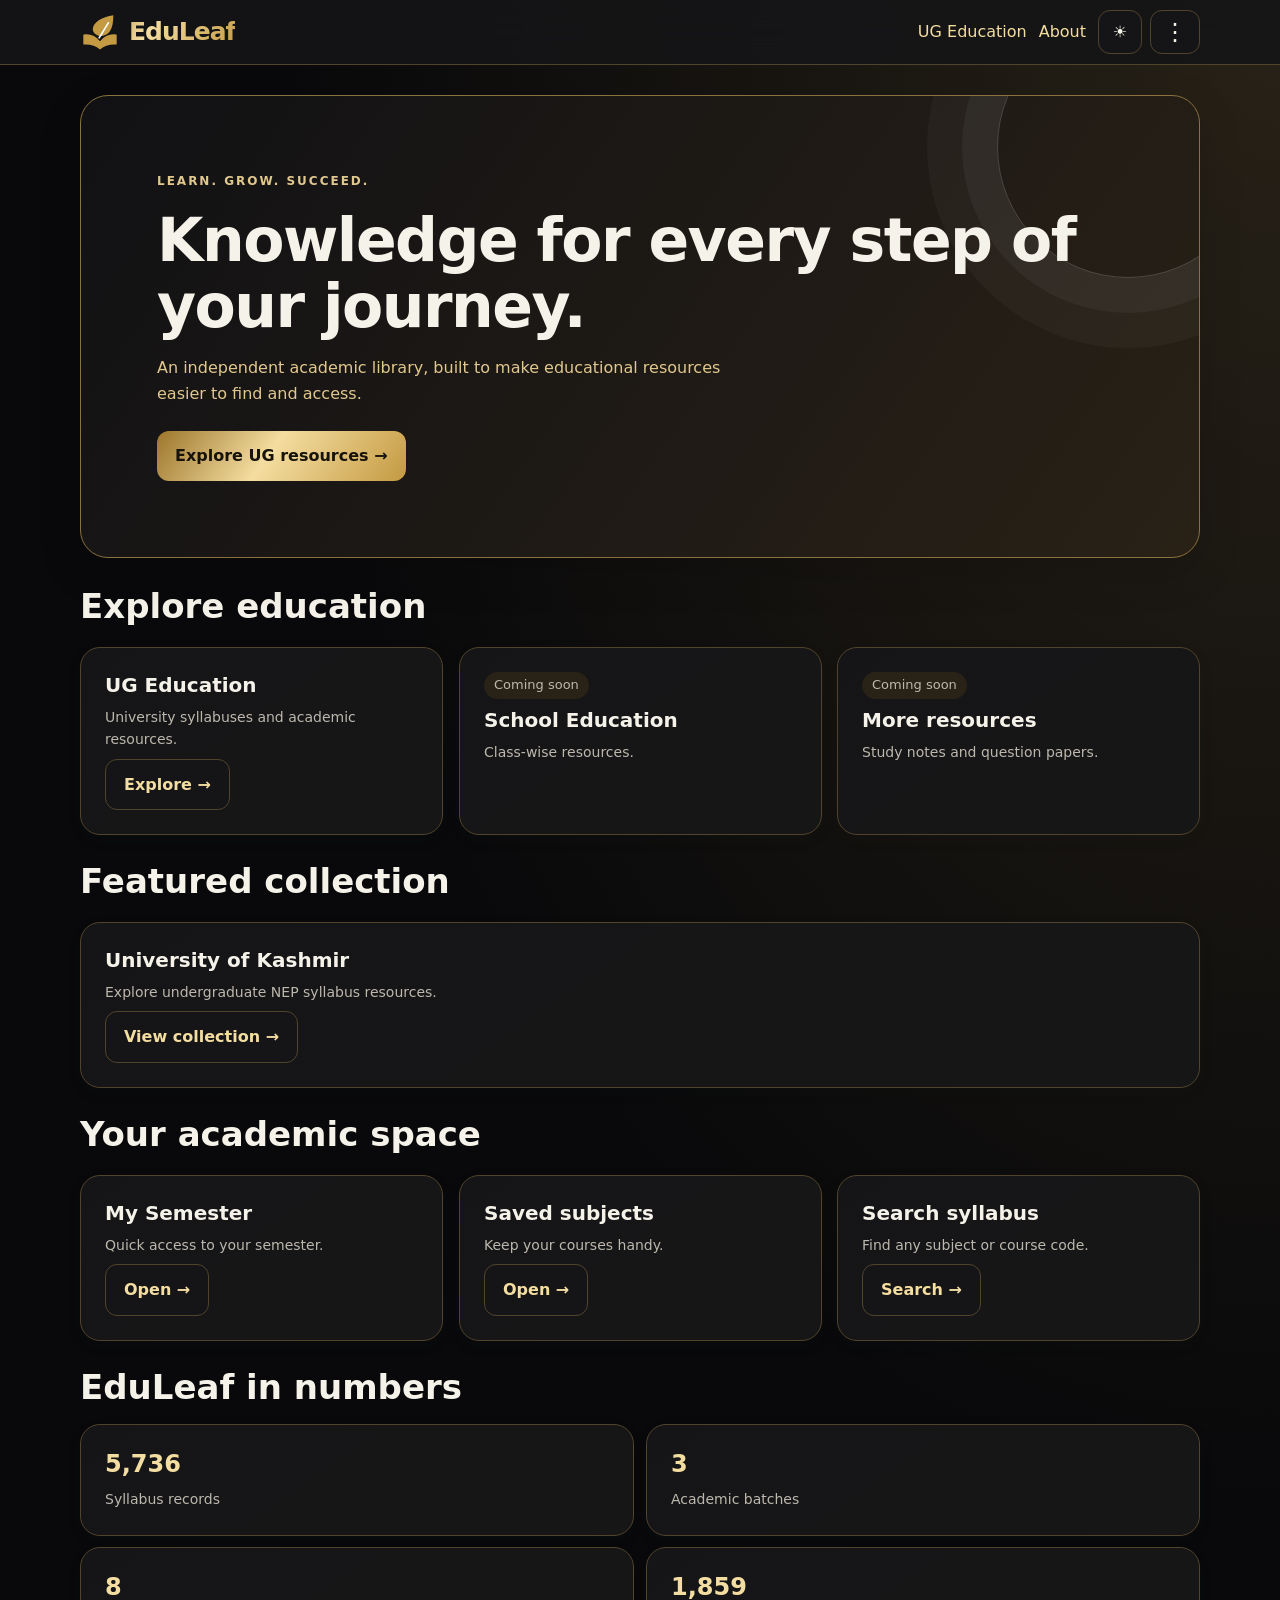
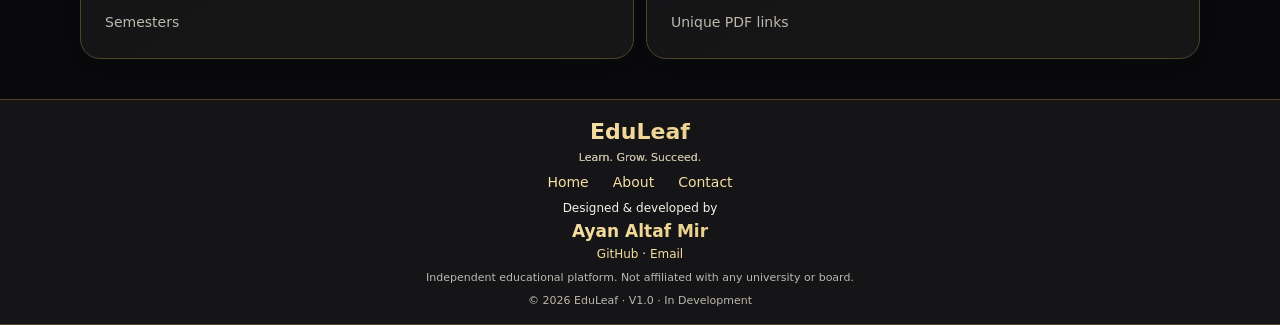
==== index.html @ 7d3fb984 "Add files via upload" ====
<!doctype html><html lang="en" data-theme="dark"><head><meta charset="utf-8"><meta name="viewport" content="width=device-width,initial-scale=1"><meta name="theme-color" content="#09090b"><title>EduLeaf | Learn. Grow. Succeed.</title><style>
:root{color-scheme:light;--bg:#f7faf8;--surface:#fff;--ink:#17332a;--muted:#586c63;--line:#dce7df;--green:#146b48;--soft:#e7f4eb}html[data-theme=dark]{color-scheme:dark;--bg:#101b16;--surface:#182820;--ink:#e8f5ec;--muted:#afc5b7;--line:#354b3e;--green:#8de0ad;--soft:#203b2c}*{box-sizing:border-box}body{margin:0;background:var(--bg);color:var(--ink);font:16px/1.6 system-ui,sans-serif}a{color:var(--green);text-decoration:none}button,input,select{font:inherit}button{cursor:pointer}a:focus-visible,button:focus-visible,input:focus-visible{outline:3px solid #49a86f;outline-offset:3px}.wrap{width:min(1120px,92%);margin:auto}header,footer{background:var(--surface);border-bottom:1px solid var(--line)}nav{display:flex;align-items:center;justify-content:space-between;min-height:76px;gap:12px}.brand{display:flex;align-items:center;gap:9px;font-size:25px;font-weight:800;color:var(--ink);letter-spacing:-1px}.brand svg{width:40px;height:40px}.navlinks{display:flex;align-items:center;gap:20px}.iconbtn,input,select{border:1px solid var(--line);background:var(--surface);color:var(--ink);border-radius:12px;padding:12px}.hero{margin:30px 0 42px;padding:clamp(28px,6vw,76px);background:#104b35;color:white;border-radius:28px}.eyebrow{font-size:12px;font-weight:750;letter-spacing:2px;text-transform:uppercase;color:var(--green)}.hero .eyebrow{color:#a7e7bd}h1,h2,h3,p{margin:0}h1{font-size:clamp(32px,6vw,60px);line-height:1.1;letter-spacing:-1.5px;margin:16px 0}h2{font-size:clamp(24px,4vw,34px);line-height:1.2}h3{font-size:20px;line-height:1.3}p{color:var(--muted)}.hero p{color:#d1e9d9;max-width:590px;margin-bottom:25px}.btn{display:inline-flex;align-items:center;justify-content:center;padding:12px 18px;border-radius:12px;background:var(--green);color:var(--surface);font-weight:700;border:0}.hero .btn{background:#e4f8e9;color:#104b35}.outline{background:var(--surface);color:var(--green);border:1px solid var(--line)}.grid{display:grid;grid-template-columns:repeat(auto-fit,minmax(min(100%,250px),1fr));gap:16px;margin:20px 0 36px}.card{background:var(--surface);border:1px solid var(--line);border-radius:20px;padding:24px;display:flex;flex-direction:column;align-items:flex-start;gap:12px}.card p{flex:1}.status{font-size:13px;color:var(--muted);background:var(--soft);border-radius:20px;padding:3px 10px}.crumb{font-size:14px;color:var(--muted);margin:25px 0}.lead{margin:12px 0 24px}.notice{background:var(--soft);border-radius:16px;padding:20px;margin:20px 0}input{width:100%;margin:12px 0}footer{border-top:1px solid var(--line);padding:30px 0;margin-top:30px;font-size:14px}footer p{margin:8px 0}.actions{display:flex;flex-wrap:wrap;gap:10px}.skip{position:absolute;left:-999px}.skip:focus{left:10px;top:10px;background:var(--surface);z-index:5}[hidden]{display:none!important}@media(max-width:600px){.navlinks a{display:none}.hero{margin-top:18px;border-radius:20px}.card{padding:20px}}
main.enter{animation:enter .24s ease-out} @keyframes enter{from{opacity:0;transform:translateY(9px)}to{opacity:1;transform:translateY(0)}} .btn,.iconbtn{transition:transform .15s,background .2s,color .2s}.btn:active,.iconbtn:active{transform:scale(.97)} body,header,footer,.card{transition:background .2s,color .2s} @media(prefers-reduced-motion:reduce){*,*::before,*::after{animation:none!important;transition:none!important}} 
body{background-image:radial-gradient(ellipse at 10% 0%,#25945c16,transparent 55%);min-height:100vh}header{position:sticky;top:0;z-index:10;background:color-mix(in srgb,var(--surface) 88%,transparent);backdrop-filter:blur(16px)}nav{min-height:64px}.hero{position:relative;overflow:hidden;background:linear-gradient(125deg,#103d2e,#146b48,#217b54);box-shadow:0 16px 40px #104b3525}.hero:before{content:'';position:absolute;right:-60px;top:-80px;width:260px;height:260px;border:1px solid #ffffff30;border-radius:50%;box-shadow:0 0 0 35px #ffffff0b,0 0 0 70px #ffffff08;pointer-events:none;animation:drift 7s ease-in-out infinite alternate}.hero>*{position:relative}.card{background:linear-gradient(145deg,var(--surface),color-mix(in srgb,var(--surface) 90%,var(--soft)));box-shadow:0 5px 20px #104b3509;transition:transform .25s,box-shadow .25s,border-color .25s,background .3s,color .3s;overflow-wrap:anywhere}.card:focus-within{border-color:var(--green)}@media(hover:hover){.card:hover{transform:translateY(-4px);box-shadow:0 12px 28px #104b3520;border-color:var(--green)}.btn:hover{background:var(--soft)}}.btn{transition:transform .2s,background .25s,color .25s,box-shadow .25s}.btn:active{transform:scale(.94)}.brand svg{animation:leaf-in .7s cubic-bezier(.2,.8,.2,1) both;transform-origin:50% 85%}.enter{animation:enter .36s cubic-bezier(.2,.8,.2,1) both!important}.enter .card{animation:card-in .45s cubic-bezier(.2,.8,.2,1) both;animation-delay:var(--delay,0ms)}@keyframes card-in{from{opacity:0;transform:translateY(18px) scale(.98)}to{opacity:1;transform:none}}@keyframes leaf-in{from{transform:rotate(-20deg) scale(.7);opacity:.4}to{transform:none;opacity:1}}@keyframes drift{to{transform:translate(-24px,25px) scale(1.1)}}.notice{position:relative;overflow:hidden}.notice.loading:after{content:'';display:block;height:3px;margin-top:12px;border-radius:3px;background:linear-gradient(90deg,transparent,var(--green),transparent);animation:loading 1.2s linear infinite}@keyframes loading{from{transform:translateX(-100%)}to{transform:translateX(100%)}}.developer{margin:24px 0 12px;padding:20px;border:1px solid var(--line);border-radius:18px;background:var(--soft);text-align:center}.developer small{display:block;letter-spacing:1.5px;font-size:10px;color:var(--muted)}.developer strong{display:block;font-size:19px;letter-spacing:.6px;color:var(--green);margin:5px 0}.developer span{font-size:12px;color:var(--muted)}@media(max-width:600px){.grid{gap:12px;margin:16px 0 26px}.card{padding:17px;gap:8px;border-radius:16px}.card h3{font-size:18px}h1{font-size:clamp(27px,7vw,38px);overflow-wrap:anywhere}.crumb{margin:18px 0}.btn{padding:10px 14px}.hero{padding:26px}}@media(prefers-reduced-motion:reduce){*,*::before,*::after{animation:none!important;transition:none!important}}

:root{--bg:#faf7ef;--surface:#fffdf7;--ink:#242019;--muted:#655b48;--line:#dfd3b6;--green:#80601b;--soft:#f3e9cf}html[data-theme=dark]{--bg:#09090b;--surface:#151517;--ink:#f5f2e9;--muted:#bdb8ae;--line:#51442c;--green:#e0bf70;--soft:#282217}body{background:radial-gradient(ellipse at top right,var(--soft),transparent 55%),var(--bg);transition:background .3s,color .3s}.hero{background:linear-gradient(125deg,#111114,#292116);border:1px solid #8b713d;color:#f5f2e9;box-shadow:0 15px 45px #0002}.hero .eyebrow,.hero p{color:#e1c88e}.hero .btn{background:#d4af37;color:#14110b}.card{position:relative;transition:transform .2s,border-color .2s;overflow-wrap:anywhere}.card:hover{border-color:var(--green);transform:translateY(-3px)}.btn:active,.iconbtn:active{transform:scale(.96)}.brand svg path[fill]{fill:#d4af37}.brand{color:var(--green)}.menu{position:fixed;right:4%;top:72px;width:min(320px,92vw);max-height:80vh;overflow:auto;z-index:30;background:var(--surface);border:1px solid var(--line);border-radius:20px;padding:14px;box-shadow:0 20px 70px #0005;animation:menuin .25s ease both}.menu a,.menu button{display:block;width:100%;text-align:left;padding:12px;color:var(--ink);background:none;border:0;border-radius:10px}.menu a:hover,.menu button:hover{background:var(--soft)}.menu small{color:var(--muted);padding:10px;display:block}.bookmark{align-self:flex-end;color:var(--green)}.stats{display:grid;grid-template-columns:repeat(2,1fr);gap:12px}.stats strong{display:block;font-size:26px;color:var(--green)}.toast{position:fixed;bottom:20px;left:50%;transform:translateX(-50%);background:var(--surface);color:var(--ink);border:1px solid var(--green);padding:12px 20px;border-radius:14px;z-index:40;box-shadow:0 8px 30px #0004}.formrow{display:grid;gap:8px;margin:12px 0}textarea{font:inherit;background:var(--surface);color:var(--ink);border:1px solid var(--line);border-radius:12px;padding:12px;width:100%} @keyframes menuin{from{opacity:0;transform:translateY(-10px) scale(.97)}to{opacity:1;transform:none}} 

header nav.wrap{justify-content:flex-start;gap:8px;min-height:64px}.brand{margin-right:auto}.navlinks{gap:12px}.iconbtn{min-width:44px;min-height:44px;padding:8px 12px}#menuToggle{font-size:24px;line-height:1}nav.menu{display:flex;flex-direction:column;align-items:stretch;justify-content:flex-start;gap:2px;top:72px;right:4%;width:min(340px,92vw);max-height:calc(100dvh - 90px);overscroll-behavior:contain;padding:10px;min-height:0}nav.menu a,nav.menu button{flex:none;white-space:normal;padding:10px 12px;font-size:15px}nav.menu small{padding:8px 12px;font-size:11px;letter-spacing:1px}#menuShade{position:fixed;inset:0;background:#0006;z-index:20;backdrop-filter:blur(2px)}html:not([data-theme=dark]) .hero{background:linear-gradient(125deg,#fffdf7,#eee1bd);color:#292216;border-color:#d5c398;box-shadow:0 12px 30px #80601b15}html:not([data-theme=dark]) .hero p,html:not([data-theme=dark]) .hero .eyebrow{color:#70551e}html:not([data-theme=dark]) .hero:before{border-color:#a68a4933;box-shadow:0 0 0 35px #a68a490c,0 0 0 70px #a68a4909}.developer strong{font:600 20px/1.4 system-ui,sans-serif;letter-spacing:0;text-transform:none}.developer{background:var(--surface)}.developer small{letter-spacing:1px}.course{padding-right:64px}.course h3{font-size:17px;line-height:1.4}.course .bookmark{position:absolute;right:12px;top:12px;font-size:23px;line-height:1}.course .btn{font-size:14px}.stats .card h3{color:var(--green);font-size:24px;font-variant-numeric:tabular-nums}.stats .card{min-width:0}.stats{margin:16px 0}.hero{margin-bottom:28px}.grid{margin-bottom:26px}.card{gap:8px}.card p{font-size:14px}.resource-icon{font-size:25px;color:var(--green)}.resource-card{min-height:120px}a:focus-visible,button:focus-visible,input:focus-visible,select:focus-visible{outline-color:var(--green)}@media(max-width:600px){.hero{padding:24px}.hero h1{font-size:29px}.card{padding:16px}.course{padding-right:62px}.card h3{font-size:17px}.grid{gap:10px}.brand{font-size:23px}.brand svg{width:34px;height:34px}.navlinks a{display:none}.stats .card{padding:13px}.stats .card h3{font-size:22px}}@media(prefers-reduced-motion:reduce){*,*::before,*::after{animation:none!important;transition:none!important}}
nav.menu{top:12px;bottom:12px;right:12px;width:min(350px,calc(100vw - 24px));max-height:none;padding:0;gap:0;overflow:hidden;animation:drawerIn .24s ease-out both}nav.menu[hidden]{display:none}.menu-head{display:flex;align-items:center;justify-content:space-between;padding:12px 16px;border-bottom:1px solid var(--line);color:var(--green);font-size:20px;font-weight:700}.menu-scroll{overflow-y:auto;min-height:0;padding:6px 10px;overscroll-behavior:contain}.menu-group+.menu-group{border-top:1px solid var(--line);margin-top:5px;padding-top:5px}nav.menu .menu-group small{padding:7px 10px 3px}nav.menu .menu-group a,nav.menu .menu-group button{display:flex;align-items:center;gap:10px;min-height:44px;padding:7px 10px;font-size:14px;line-height:1.25;text-decoration:none}.menu-icon{width:19px;height:19px;flex:none;color:var(--green)}.menu-chevron{margin-left:auto;color:var(--muted)}nav.menu #menuClose{width:44px;height:44px;padding:0;text-align:center;font-size:24px}.menu-foot{border-top:1px solid var(--line);padding:10px;text-align:center;font-size:11px;color:var(--muted)}.menu-foot strong{display:block;color:var(--green);font-size:14px}body.menu-open{overflow:hidden}@keyframes drawerIn{from{opacity:0;transform:translateX(24px)}to{opacity:1;transform:none}}html[data-theme=dark]{--green:#f4dda0;--gold:linear-gradient(125deg,#9c762b,#f4dda0 45%,#c49a42)}:root{--gold:linear-gradient(125deg,#9c762b,#f4dda0 45%,#c49a42)}.brand,.footer-brand,.footer-credit strong{background:var(--gold);background-clip:text;-webkit-background-clip:text;color:transparent}.btn:not(.outline),.hero .btn{background:var(--gold);color:#17120a}.brand svg path[fill]{fill:#c49a42}body{display:flex;flex-direction:column;min-height:100dvh}main{flex:1}nav.menu{right:8px;width:min(240px,calc(100vw - 16px));max-height:75dvh;padding:6px;border-radius:14px}nav.menu a,nav.menu button{padding:6px 8px;font-size:13px;min-height:34px}nav.menu small{padding:5px 8px}.menu-foot{padding:5px}.menu-icon{width:16px;height:16px}.footer-inner{text-align:center;display:grid;gap:5px}.footer-brand{font-size:22px;font-weight:800}.footer-brand small{display:block;font-size:11px;color:var(--muted);font-weight:400}.footer-links{display:flex;justify-content:center;gap:24px;font-size:14px}.footer-credit{font-size:12px}.footer-credit strong{display:block;font-size:17px}.footer-disclaimer,.footer-bottom{font-size:11px;color:var(--muted)}footer{padding:14px 0;margin-top:24px}footer p{margin:0}.internal footer{padding:8px 0}.internal .footer-brand,.internal .footer-disclaimer,.internal .footer-credit{display:none}.backbtn{margin-top:14px;color:var(--green);min-height:36px;font-size:14px}.formrow label{display:grid;gap:4px}.formrow label:has(input[type=checkbox]){display:flex;align-items:center}.formrow input,.formrow select{margin:0;width:100%}.formrow input[type=checkbox]{width:auto}.formrow input[type=file]{max-width:100%}</style><meta name="description" content="Explore Kashmir University undergraduate syllabus by batch, semester and course code on EduLeaf."><link rel="canonical" href="https://eduleaf.pages.dev/"><meta property="og:title" content="EduLeaf | Your Academic Companion"><meta property="og:description" content="Kashmir University syllabus library"><meta property="og:url" content="https://eduleaf.pages.dev/"></head><body><a class="skip" href="#content">Skip to content</a><header><nav class="wrap"><a class="brand" href="#home"><svg viewBox="0 0 48 48" aria-hidden="true"><path fill="#25945c" d="M24 29C9 26 13 8 40 4c0 17-5 25-16 25Z"/><path d="M23 31 34 13" stroke="#fff" stroke-width="2" stroke-linecap="round"/><path fill="#146b48" d="M4 27q12-2 20 8 8-10 20-8v12q-12-1-20 6Q16 38 4 39Z"/></svg>EduLeaf</a><div class="navlinks"><a href="#ug">UG Education</a><a href="#about">About</a><button class="iconbtn" id="theme" aria-label="Switch theme">◐</button></div><button class="iconbtn" id="menuToggle" aria-label="Open menu" aria-expanded="false">⋮</button></nav></header><div id="menuShade" hidden></div><nav id="menu" class="menu" hidden aria-label="Main menu"></nav><div id="toast" class="toast" role="status" hidden></div><main class="wrap" id="content" tabindex="-1"></main><footer><div class="wrap footer-inner"><div class="footer-brand">EduLeaf <small>Learn. Grow. Succeed.</small></div><div class="footer-links"><a href="#home">Home</a><a href="#about">About</a><a href="#contact">Contact</a></div><div class="footer-credit">Designed &amp; developed by <strong>Ayan Altaf Mir</strong> <a href="https://github.com/meerayaan/EduLeaf" target="_blank" rel="noopener">GitHub</a> · <a href="mailto:ayanaltafmir@gmail.com">Email</a></div><p class="footer-disclaimer">Independent educational platform. Not affiliated with any university or board.</p><div class="footer-bottom">© <span id="year"></span> EduLeaf · V1.0 · In Development</div></div></footer>
<script>
'use strict';const portal='https://egov.uok.edu.in/eservices/syllabus/prelogin/course.aspx?coursetype=UGNEP';
const main=document.getElementById('content');const btn=(label,url,external=false)=>`<a class="btn outline" href="${url}" ${external?'target="_blank" rel="noopener noreferrer"':''}>${label}</a>`;const card=(title,desc,action='',status='')=>`<article class="card">${status?`<span class="status">${status}</span>`:''}<h3>${title}</h3><p>${desc}</p>${action}</article>`;const grid=x=>`<div class="grid">${x}</div>`;const crumb=x=>`<div class="crumb"><a href="#home">Home</a> / ${x}</div>`;const ku='<a href="#ug">UG</a> / <a href="#ku">KU</a>';const categories=['Major','Minor','MDC','AEC','SEC','VAC'];let generation=0;

let data=[],error=false,ready=false;
const email='ayanaltafmir@gmail.com', repo='https://github.com/meerayaan/EduLeaf';
function read(k,f){try{return JSON.parse(localStorage.getItem(k))??f}catch{return f}}function write(k,v){try{localStorage.setItem(k,JSON.stringify(v));return true}catch{return false}}
const key=x=>JSON.stringify([x.batch,x.semester,x.category,x.code,x.name,x.link]);let savedKeys=read('edu-saved',[]);if(!Array.isArray(savedKeys))savedKeys=[];let recent=read('edu-recent',[]);if(!Array.isArray(recent))recent=[];
let timer;function toast(t){const e=document.getElementById('toast');e.textContent=t;e.hidden=false;clearTimeout(timer);timer=setTimeout(()=>e.hidden=true,2200)}
function subjectURL(x){return '#subject/'+x.batch+'/'+sem(x)+'/'+group(x)+'/'+data.indexOf(x)}
function pretty(v){return String(v).toLowerCase().replace(/\b[a-z]/g,m=>m.toUpperCase()).replace(/\b(Dbms|Oops|Ict|Ai|Mdc|Aec|Sec|Vac|Ug|It)\b/g,m=>m.toUpperCase())}
function courseCard(x){const i=data.indexOf(x),has=savedKeys.includes(key(x));const [page,b,n,c,kind]=location.hash.slice(1).split('/');const mode=page==='category'&&['notes','pyq'].includes(kind)?kind:'syllabus';return `<article class="card course"><h3>${esc(pretty(x.name))}</h3><p>${esc(x.code)} · ${esc(x.remarks)}<br>${esc(x.category)}</p>${btn(mode==='notes'?'View notes →':mode==='pyq'?'View papers →':'View resources →',subjectURL(x)+(mode==='syllabus'?'':'/'+mode))}<button class="iconbtn bookmark" data-save="${i}" aria-label="${has?'Remove saved subject':'Save subject'}" aria-pressed="${has}">${has?'★':'☆'}</button></article>`}
function mail(subject,body=''){return 'mailto:'+email+'?subject='+encodeURIComponent(subject)+'&body='+encodeURIComponent(body)}

const esc=v=>String(v??'').replace(/[&<>"']/g,c=>({'&':'&amp;','<':'&lt;','>':'&gt;','"':'&quot;',"'":'&#39;'}[c]));
const group=x=>({MAJOR:'Major',MINOR:'Minor',MULTIDISCIPLINARY:'MDC',ABILITY:'AEC',SKILL:'SEC',VALUE:'VAC'}[x.category.split(' ')[0]]||'Other');
const sem=x=>x.semester.startsWith('Ist')?'1':x.semester.match(/^\d+/)?.[0];
const batches=['2026','2025','2024'];
const navTrail=[{hash:location.hash||'#home',y:0}];let restoreY=0;
function setupUpload(id){const f=document.getElementById('community');const old=f.elements.subject;const sel=document.createElement('select');sel.name='subject';sel.required=true;old.replaceWith(sel);const refresh=()=>{const matches=data.filter(x=>x.batch===f.elements.batch.value&&sem(x)===f.elements.semester.value&&group(x)===f.elements.category.value);sel.replaceChildren(new Option('Select subject',''));for(const x of matches){const opt=new Option(pretty(x.name)+' — '+x.code,x.name+' | '+x.code);sel.add(opt);if(data[Number(id)]===x)sel.value=opt.value;} };for(const k of ['batch','semester','category'])f.elements[k].addEventListener('change',refresh);refresh();const submit=f.querySelector('button[type=submit]');submit.textContent='Submit for review';submit.insertAdjacentHTML('beforebegin','<label>Contributor name (optional)<input name="contributor" maxlength="100"></label><label>Choose file (max 10 MB)<input name="file" type="file" accept=".pdf,.jpg,.jpeg,.png,.docx" required></label><p role="status" id="uploadStatus"></p>');f.querySelector('input[type=checkbox]').name='permission';f.onsubmit=async e=>{e.preventDefault();const status=f.querySelector('#uploadStatus');const file=f.elements.file.files[0];if(!file||file.size>10*1024*1024){status.textContent='Choose a file up to 10 MB.';return;}submit.disabled=true;status.textContent='Uploading…';try{const r=await fetch('/api/upload',{method:'POST',body:new FormData(f)});const result=await r.json();if(!r.ok||!result.ok)throw Error(result.error||'Upload failed');status.textContent='Submitted for review. Reference: '+result.id;f.reset();refresh();}catch(e){status.textContent='Submission failed: '+e.message;}finally{submit.disabled=false;}};}
function route(){const token=++generation;let [page,b,n,c,id,mode]=location.hash.slice(1).split('/');if(!batches.includes(b))b='2026';if(!/^[1-8]$/.test(n||''))n='1';let html='';const base='#semester/'+b+'/'+n;const resource=page==='notes'||page==='pyq'?page:page==='category'&&['notes','pyq'].includes(id)?id:page==='subject'&&['notes','pyq'].includes(mode)?mode:'syllabus';const cat='#category/'+b+'/'+n+'/'+c+(resource==='syllabus'?'':'/'+resource);const bc=ku+' / <a href="#ku">Batch '+b+'</a> / <a href="'+base+'">Semester '+n+'</a>';const rows=data.filter(x=>x.batch===b&&sem(x)===n);const list=rows.filter(x=>group(x)===c);const loading=!ready?'<div class="notice '+(error?'':'loading')+'">'+(error?'Could not load course data. Refresh to retry.':'Loading syllabus catalogue…')+'</div>':'';
if(page==='saved'||page==='recent'||page==='search'){html=crumb(page==='saved'?'Saved subjects':page==='recent'?'Recently viewed':'Search syllabus')+'<h1>'+(page==='saved'?'Saved subjects':page==='recent'?'Recently viewed':'Search all syllabuses')+'</h1>'+loading+'<label for="search">Search by name or code</label><input id="search" type="search" placeholder="Search subjects"><p id="count" aria-live="polite"></p><div class="grid" id="results"></div>'}
else if(page==='developer'||page==='contact'){html=crumb('Contact')+'<h1>'+(page==='developer'?'About Developer':'Contact Us')+'</h1><div class="developer"><small>FOUNDER & DEVELOPER</small><strong>Ayan Altaf Mir</strong><span>Version 1.0 · In Development</span></div>'+btn('Send an email',mail('EduLeaf feedback'))+' '+btn('GitHub repository ↗',repo,true)}
else if(page==='request'||page==='upload'){const upload=page==='upload';html=crumb('Community')+'<h1>'+(upload?'Support by Uploading':'Request Study Material')+'</h1><p class="lead">'+(upload?'Submit a permitted file for review before publication.':'Send a study material request using your email app.')+'</p><form id="community"><div class="formrow"><label>Batch <select name="batch">'+batches.map(y=>'<option '+(y===b?'selected':'')+'>'+y+'</option>').join('')+'</select></label><label>Semester <select name="semester">'+Array.from({length:8},(_,i)=>'<option '+(String(i+1)===n?'selected':'')+'>'+(i+1)+'</option>').join('')+'</select></label><label>Category <select name="category">'+categories.map(y=>'<option '+(y===c?'selected':'')+'>'+y+'</option>').join('')+'</select></label><label>Subject name or code<input name="subject" required value="'+esc(data[Number(id)]?.name||'')+'"></label><label>Material type <select name="type"><option>Study Notes</option><option>Previous Year Question Papers</option><option>Solved Papers</option><option>Important Questions</option><option>Other</option></select></label><label>Details<textarea name="details" rows="4"></textarea></label>'+(upload?'<label><input style="width:auto" type="checkbox" required> I have permission to share this material.</label>':'')+'<button class="btn" type="submit">Open email app</button></div></form>'}
else if(page==='my'){html=crumb('My Semester')+'<h1>My Semester</h1><form id="prefs"><label>Batch <select name="batch">'+batches.map(y=>'<option>'+y+'</option>').join('')+'</select></label> <label>Semester <select name="semester">'+Array.from({length:8},(_,i)=>'<option>'+(i+1)+'</option>').join('')+'</select></label> <button class="btn">Save & explore</button></form>'}
else if(page==='ku')html=crumb(ku)+'<h1>University of Kashmir</h1><p class="lead">Choose your batch.</p>'+grid(batches.map(y=>card('Batch '+y,'Undergraduate syllabus',btn('Explore →','#batch/'+y))).join(''));
else if(page==='batch')html=crumb(ku)+'<h1>Batch '+b+'</h1>'+grid(Array.from({length:8},(_,i)=>card('Semester '+(i+1),'Syllabus, notes and question papers',btn('Explore →','#semester/'+b+'/'+(i+1)))).join(''));
else if(page==='semester')html=crumb(bc)+'<h1>Semester '+n+'</h1><p class="lead">Choose your study resource.</p>'+grid(card('Syllabus','Official university course outlines.',btn('Explore syllabus →','#syllabus/'+b+'/'+n))+card('Study Notes','Subject-wise learning materials.',btn('Explore notes →','#notes/'+b+'/'+n))+card('Previous Year Papers','Practice with past examination papers.',btn('Explore papers →','#pyq/'+b+'/'+n)));
else if(['syllabus','notes','pyq'].includes(page))html=crumb(bc)+'<h1>Semester '+n+' '+(resource==='notes'?'study notes':resource==='pyq'?'question papers':'syllabus')+'</h1>'+loading+grid([...new Set([...categories,...rows.map(group)])].map(k=>card(k,rows.filter(x=>group(x)===k).length+' course records',btn('Explore →','#category/'+b+'/'+n+'/'+k+(resource==='syllabus'?'':'/'+resource)))).join(''));
else if(page==='category')html=crumb(bc)+'<h1>'+esc(c)+' subjects</h1><p class="lead">'+(resource==='notes'?'Study Notes':resource==='pyq'?'Previous Year Papers':'Syllabus')+'</p>'+loading+'<label for="search">Search name, code or course type</label><input id="search" type="search" placeholder="Search subjects"><p id="count" aria-live="polite"></p><div class="grid" id="results"></div>';
else if(page==='subject'){const x=data[Number(id)];if(!x||x.batch!==b||sem(x)!==n||group(x)!==c)html=crumb(bc)+loading+'<p>Course unavailable.</p>'+btn('Back to subjects',cat);else html=crumb(bc+' / <a href="'+cat+'">'+esc(c)+'</a>')+'<h1>'+esc(x.name)+'</h1><p class="lead">'+esc(x.code)+' · '+esc(x.remarks)+'</p><p>'+esc(x.category)+'</p>'+grid(card('Syllabus','University syllabus PDF','<div id="pdf">Checking local PDF…</div>')+card('Study notes','Materials will be added.','','Coming soon')+card('Previous year papers','Materials will be added.','','Coming soon'));}
else if(page==='major'){location.replace('#category/2026/1/Major');return}
else if(page==='ug')html=crumb('UG Education')+'<h1>UG Education</h1>'+grid(card('University of Kashmir','Undergraduate NEP syllabus resources.',btn('Explore university →','#ku')));
else if(page==='about')html=crumb('About')+'<h1>About EduLeaf</h1><p class="lead">Independent student resource platform. Catalogue sourced from kashmiruniversitysyllabus.com; syllabus links point to University of Kashmir. Records have not been independently verified.</p><div class="developer"><small>DESIGNED &amp; DEVELOPED BY</small><strong>Ayan Altaf Mir</strong><span>Version 1.0 · In Development</span></div>'+btn('Official KU portal ↗',portal,true);
else html='<div class="hero"><div class="eyebrow">Learn. Grow. Succeed.</div><h1>Knowledge for every step of your journey.</h1><p>An independent academic library, built to make educational resources easier to find and access.</p><a class="btn" href="#ug">Explore UG resources →</a></div><h2>Explore education</h2>'+grid(card('UG Education','University syllabuses and academic resources.',btn('Explore →','#ug'))+card('School Education','Class-wise resources.','','Coming soon')+card('More resources','Study notes and question papers.','','Coming soon'))+'<h2>Featured collection</h2>'+grid(card('University of Kashmir','Explore undergraduate NEP syllabus resources.',btn('View collection →','#ku')));
if(!page||page==='home'){const pref=read('edu-pref',null);html+='<h2>Your academic space</h2>'+grid(card('My Semester','Quick access to your semester.',btn('Open →',pref?'#semester/'+pref.batch+'/'+pref.semester:'#my'))+card('Saved subjects','Keep your courses handy.',btn('Open →','#saved'))+card('Search syllabus','Find any subject or course code.',btn('Search →','#search')))+'<h2>EduLeaf in numbers</h2><div class="stats">'+[['Syllabus records',ready?data.length:'…'],['Academic batches',3],['Semesters',8],['Unique PDF links',ready?new Set(data.map(x=>x.link)).size:'…']].map(([a,v])=>card(typeof v==='number'?v.toLocaleString('en-IN'):String(v),a)).join('')+'</div>'}if(page==='subject'&&resource!=='syllabus'&&data[Number(id)]&&data[Number(id)].batch===b&&sem(data[Number(id)])===n&&group(data[Number(id)])===c){const x=data[Number(id)];html=crumb(bc+' / <a href="'+cat+'">'+esc(c)+'</a>')+'<h1>'+esc(pretty(x.name))+'</h1><p class="lead">'+esc(x.code)+'</p>'+grid(card(resource==='notes'?'Study Notes':'Previous Year Papers','No materials published yet.',btn('Request material','#request/'+b+'/'+n+'/'+c+'/'+id)+' '+btn('Contribute','#upload/'+b+'/'+n+'/'+c+'/'+id),'Coming soon'))}main.innerHTML=html;document.body.classList.toggle('internal',!!page&&page!=='home');if(page&&page!=='home'){const back=document.createElement('button');back.className='iconbtn backbtn';back.textContent='← Back';back.onclick=()=>{if(navTrail.length>1){navTrail.pop();const prev=navTrail.pop();location.hash=prev.hash;restoreY=prev.y;}else location.hash='#home';};main.prepend(back);}if(page==='upload')setupUpload(id);
if(page==='subject'&&data[Number(id)]&&document.getElementById('pdf')){const x=data[Number(id)];recent=[key(x),...recent.filter(k=>k!==key(x))].slice(0,30);write('edu-recent',recent);main.insertAdjacentHTML('beforeend','<div class="actions"><button class="iconbtn" data-save="'+Number(id)+'" aria-pressed="'+savedKeys.includes(key(x))+'">'+(savedKeys.includes(key(x))?'★ Saved':'☆ Save subject')+'</button>'+btn('Request study material','#request/'+b+'/'+n+'/'+c+'/'+id)+btn('Support by uploading','#upload/'+b+'/'+n+'/'+c+'/'+id)+'</div>')}
if(page==='request')document.getElementById('community').onsubmit=e=>{e.preventDefault();const fields=[...new FormData(e.target)].map(([k,v])=>k+': '+v).join('\n');location.href=mail(page==='upload'?'EduLeaf contribution':'EduLeaf material request',fields+(page==='upload'?'\nPlease attach your file before sending.':''))};
if(page==='my')document.getElementById('prefs').onsubmit=e=>{e.preventDefault();const v=Object.fromEntries(new FormData(e.target));write('edu-pref',v);location.hash='semester/'+v.batch+'/'+v.semester};
if(['saved','recent','search'].includes(page)){const input=document.getElementById('search');const render=()=>{const q=input.value.trim().toLowerCase();const pool=page==='saved'?data.filter(x=>savedKeys.includes(key(x))):page==='recent'?recent.map(k=>data.find(x=>key(x)===k)).filter(Boolean):data;const found=pool.filter(x=>(x.name+' '+x.code+' '+x.batch+' '+x.semester).toLowerCase().includes(q));document.getElementById('count').textContent=found.length+' results'+(found.length>100?' · Showing first 100; refine search':'');document.getElementById('results').innerHTML=found.slice(0,100).map(courseCard).join('')||'<p>No matching courses.</p>'};input.oninput=render;render()}
const animateCards=()=>main.querySelectorAll('.card').forEach((el,i)=>el.style.setProperty('--delay',Math.min(i,7)*45+'ms'));animateCards();main.classList.remove('enter');void main.offsetWidth;main.classList.add('enter');document.title=(main.querySelector('h1')?.textContent||'Learn. Grow. Succeed.')+' | EduLeaf';window.scrollTo(0,restoreY);restoreY=0;
if(page==='category'){const search=document.getElementById('search');const render=()=>{const q=search.value.trim().toLowerCase();const found=list.filter(x=>[x.name,x.code,x.category].join(' ').toLowerCase().includes(q));document.getElementById('count').textContent=found.length+' of '+list.length+' courses';document.getElementById('results').innerHTML=found.map(courseCard).join('')||'<p>No matching courses.</p>';animateCards()};search.oninput=render;render()}
if(page==='subject'&&document.getElementById('pdf')){const x=data[Number(id)];(async()=>{let local=false;try{const r=await fetch(x.pdf,{method:'HEAD'});local=r.ok&&/application\/pdf/i.test(r.headers.get('content-type')||'')}catch{}if(token!==generation)return;const el=document.getElementById('pdf');el.innerHTML=local?btn('View PDF ↗',esc(x.pdf),true)+' <a class="btn outline" download href="'+esc(x.pdf)+'">Download PDF</a>':'<p>Local PDF not uploaded yet.</p>'+btn('Open official PDF ↗',esc(x.link),true)})()}}
fetch('courses.json').then(r=>{if(!r.ok)throw Error();return r.json()}).then(v=>{if(!Array.isArray(v))throw Error();data=v;ready=true;route()}).catch(()=>{error=true;route()});
const theme=document.getElementById('theme');function applyTheme(v){document.documentElement.dataset.theme=v;theme.textContent=v==='dark'?'☀':'◐';theme.setAttribute('aria-label',v==='dark'?'Switch to light mode':'Switch to dark mode')}let saved;try{saved=localStorage.getItem('eduleaf-theme')}catch(e){}applyTheme('dark');theme.onclick=()=>{const v=document.documentElement.dataset.theme==='dark'?'light':'dark';applyTheme(v);try{localStorage.setItem('eduleaf-theme',v)}catch(e){}};document.getElementById('year').textContent=new Date().getFullYear();const menu=document.getElementById('menu'),toggle=document.getElementById('menuToggle');const icons={home:'M3 10l9-7 9 7v10H3z M9 20v-7h6v7',education:'M2 9l10-5 10 5-10 5z M6 11v6l6 3 6-3v-6',calendar:'M4 5h16v16H4z M4 10h16 M8 3v4 M16 3v4',search:'M15 15l6 6 M17 10a7 7 0 1 1-14 0 7 7 0 0 1 14 0',bookmark:'M6 3h12v18l-6-4-6 4z',history:'M3 12a9 9 0 1 0 3-7 M3 3v6h6 M12 7v5l4 2',book:'M3 4h7l2 2 2-2h7v15h-7l-2 2-2-2H3z M12 6v15',upload:'M12 16V3 M7 8l5-5 5 5 M4 15v6h16v-6',flag:'M5 22V3h14l-3 5 3 5H5',share:'M12 16V3 M7 8l5-5 5 5 M4 12v9h16v-9',mail:'M3 5h18v14H3z M3 6l9 7 9-7',info:'M12 11v6 M12 7h.01 M22 12a10 10 0 1 1-20 0 10 10 0 0 1 20 0',code:'M8 6l-6 6 6 6 M16 6l6 6-6 6 M14 3l-4 18',repo:'M4 4h16v16H4z M8 4v16 M12 8h5 M12 12h5',theme:'M12 3v2 M12 19v2 M3 12h2 M19 12h2 M16 12a4 4 0 1 1-8 0 4 4 0 0 1 8 0'};const mi=k=>'<svg class="menu-icon" viewBox="0 0 24 24" fill="none" stroke="currentColor" stroke-width="1.7" stroke-linecap="round" stroke-linejoin="round" aria-hidden="true"><path d="'+icons[k]+'"/></svg>';const groups=[['Explore',[['Home','#home','home'],['UG Education','#ug','education'],['My Semester','#my','calendar'],['Search Syllabus','#search','search'],['Saved Subjects','#saved','bookmark'],['Recently Viewed','#recent','history']]],['Community',[['Request Study Material','#request','book'],['Support by Uploading','#upload','upload'],['Report an Issue',mail('EduLeaf issue'),'flag'],['Share EduLeaf',null,'share','share']]]];menu.innerHTML='<div class="menu-head"><span>EduLeaf</span><button id="menuClose" aria-label="Close menu">×</button></div><div class="menu-scroll">'+groups.map(([h,items])=>'<section class="menu-group"><small>'+h.toUpperCase()+'</small>'+items.map(([t,u,k,id])=>{const content=mi(k)+'<span>'+t+'</span><span class="menu-chevron" aria-hidden="true">›</span>';return u?'<a href="'+esc(u)+'">'+content+'</a>':'<button id="'+id+'">'+content+'</button>'}).join('')+'</section>').join('')+'</div><div class="menu-foot">EduLeaf · V1.0</div>';const shade=document.getElementById('menuShade');function closeMenu(){const wasOpen=!menu.hidden;menu.hidden=true;shade.hidden=true;document.body.classList.remove('menu-open');toggle.setAttribute('aria-expanded','false');if(wasOpen)toggle.focus({preventScroll:true})}toggle.setAttribute('aria-controls','menu');toggle.onclick=()=>{if(!menu.hidden){closeMenu();return}menu.hidden=false;shade.hidden=false;document.body.classList.add('menu-open');toggle.setAttribute('aria-expanded','true');document.getElementById('menuClose').focus()};document.getElementById('menuClose').onclick=closeMenu;document.addEventListener('click',e=>{if(!menu.contains(e.target)&&!toggle.contains(e.target))closeMenu();const b=e.target.closest('[data-save]');if(b){const x=data[Number(b.dataset.save)];if(!x)return;const k=key(x),has=savedKeys.includes(k);savedKeys=has?savedKeys.filter(v=>v!==k):[...savedKeys,k];const ok=write('edu-saved',savedKeys);b.textContent=b.classList.contains('bookmark')?(has?'☆':'★'):(has?'☆ Save subject':'★ Saved');b.setAttribute('aria-label',has?'Save subject':'Remove saved subject');b.setAttribute('aria-pressed',String(!has));toast(ok?(has?'Subject removed':'Subject saved'):'Browser storage unavailable');if(location.hash==='#saved')route()}});menu.addEventListener('click',e=>{if(e.target.closest('a'))closeMenu()});document.addEventListener('keydown',e=>{if(e.key==='Escape')closeMenu()});document.getElementById('share').onclick=async()=>{try{if(navigator.share)await navigator.share({title:'EduLeaf',url:location.origin});else{await navigator.clipboard.writeText(location.origin);toast('Website link copied')}}catch{}};window.addEventListener('scroll',()=>{if(navTrail.length)navTrail[navTrail.length-1].y=window.scrollY},{passive:true});window.addEventListener('hashchange',()=>{closeMenu();navTrail.push({hash:location.hash||'#home',y:0});route()});route();
</script></body></html>
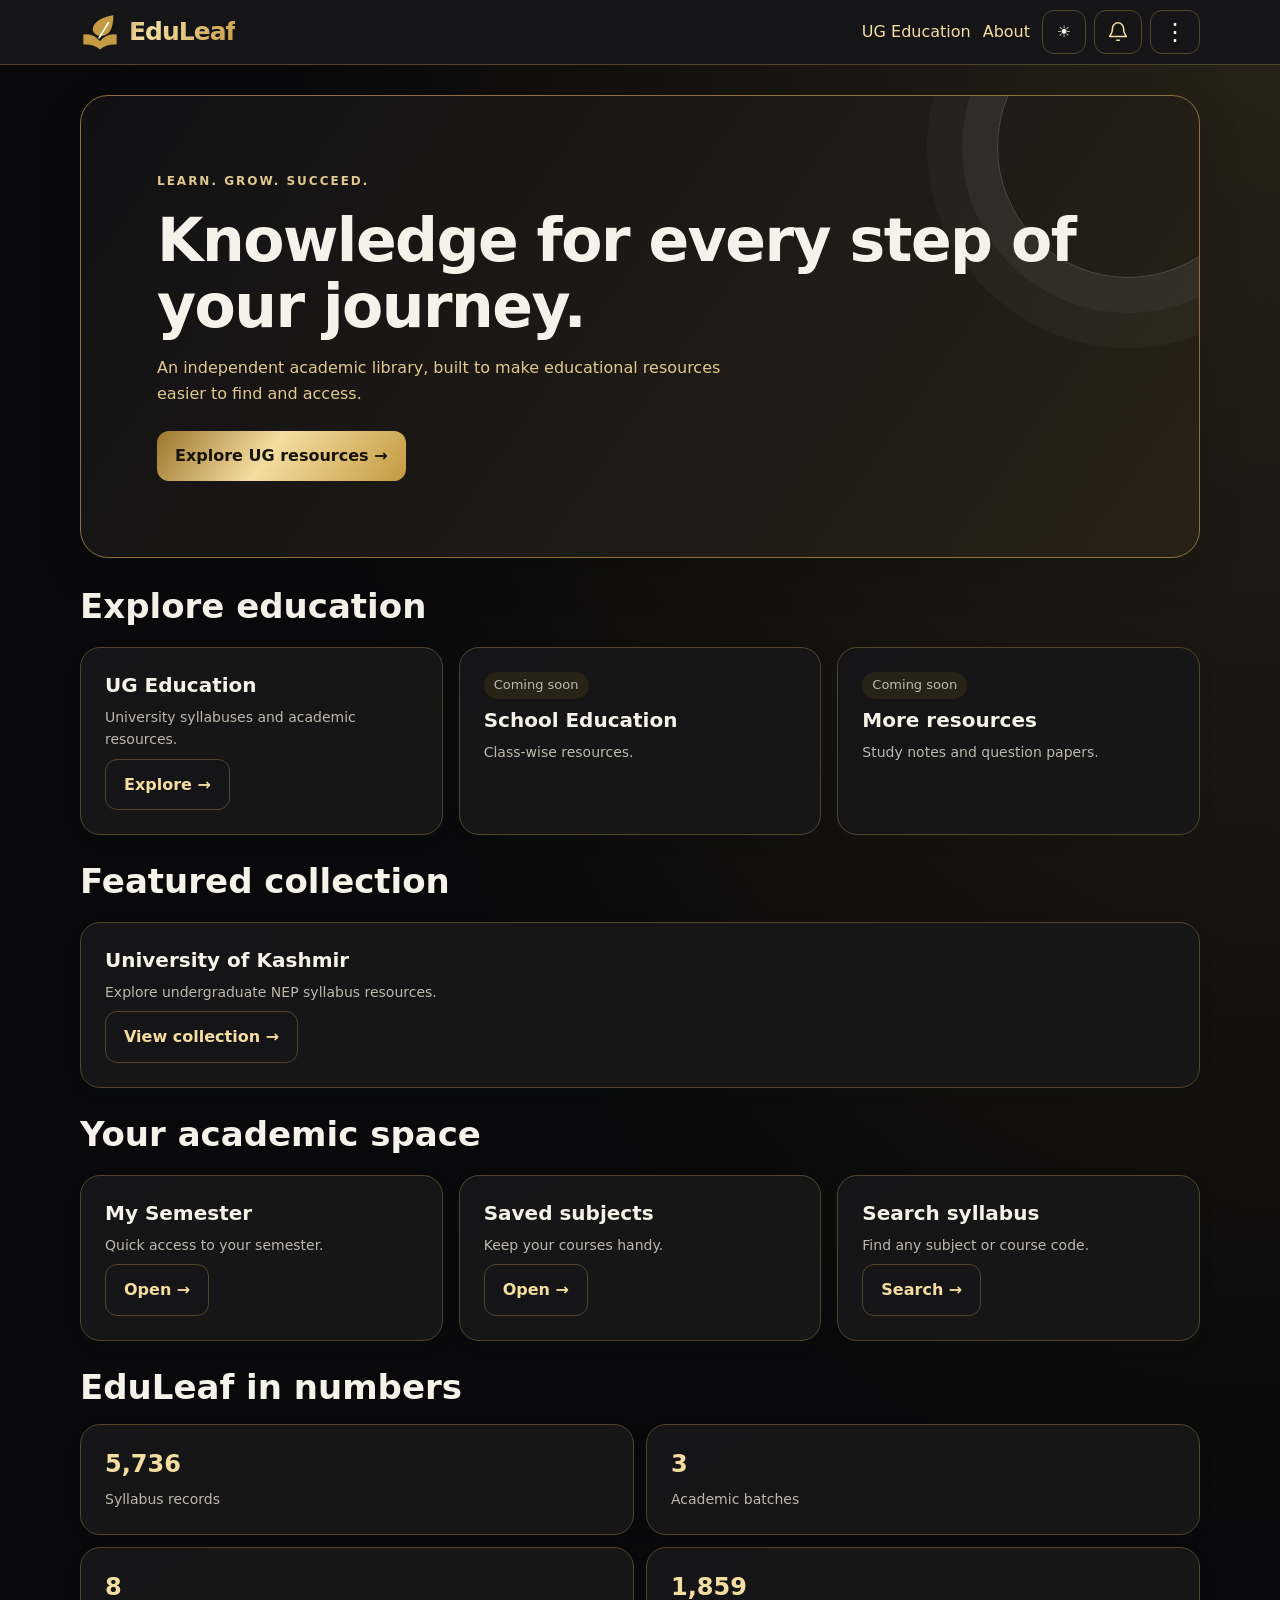
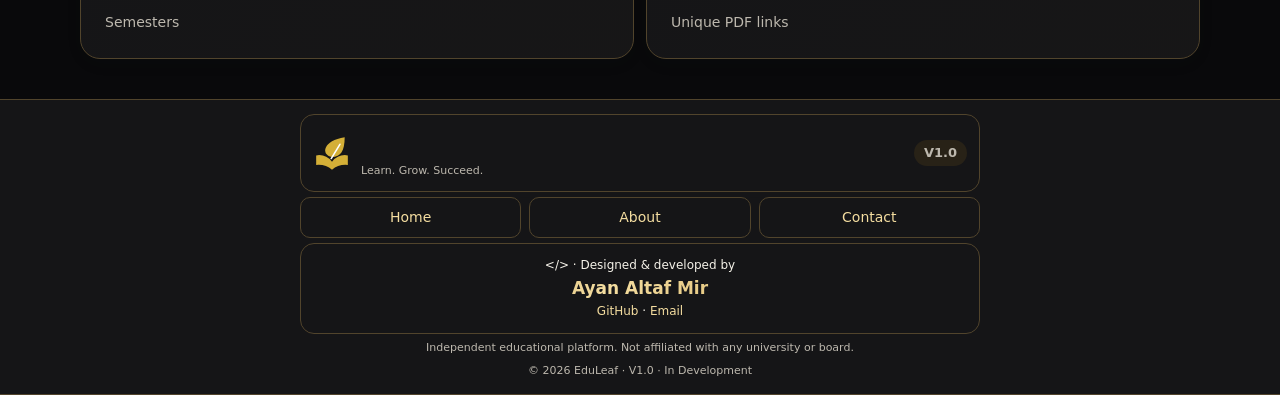
==== commit 98b485dc: "Add files via upload" ====
--- a/index.html
+++ b/index.html
@@ -6,19 +6,19 @@
 :root{--bg:#faf7ef;--surface:#fffdf7;--ink:#242019;--muted:#655b48;--line:#dfd3b6;--green:#80601b;--soft:#f3e9cf}html[data-theme=dark]{--bg:#09090b;--surface:#151517;--ink:#f5f2e9;--muted:#bdb8ae;--line:#51442c;--green:#e0bf70;--soft:#282217}body{background:radial-gradient(ellipse at top right,var(--soft),transparent 55%),var(--bg);transition:background .3s,color .3s}.hero{background:linear-gradient(125deg,#111114,#292116);border:1px solid #8b713d;color:#f5f2e9;box-shadow:0 15px 45px #0002}.hero .eyebrow,.hero p{color:#e1c88e}.hero .btn{background:#d4af37;color:#14110b}.card{position:relative;transition:transform .2s,border-color .2s;overflow-wrap:anywhere}.card:hover{border-color:var(--green);transform:translateY(-3px)}.btn:active,.iconbtn:active{transform:scale(.96)}.brand svg path[fill]{fill:#d4af37}.brand{color:var(--green)}.menu{position:fixed;right:4%;top:72px;width:min(320px,92vw);max-height:80vh;overflow:auto;z-index:30;background:var(--surface);border:1px solid var(--line);border-radius:20px;padding:14px;box-shadow:0 20px 70px #0005;animation:menuin .25s ease both}.menu a,.menu button{display:block;width:100%;text-align:left;padding:12px;color:var(--ink);background:none;border:0;border-radius:10px}.menu a:hover,.menu button:hover{background:var(--soft)}.menu small{color:var(--muted);padding:10px;display:block}.bookmark{align-self:flex-end;color:var(--green)}.stats{display:grid;grid-template-columns:repeat(2,1fr);gap:12px}.stats strong{display:block;font-size:26px;color:var(--green)}.toast{position:fixed;bottom:20px;left:50%;transform:translateX(-50%);background:var(--surface);color:var(--ink);border:1px solid var(--green);padding:12px 20px;border-radius:14px;z-index:40;box-shadow:0 8px 30px #0004}.formrow{display:grid;gap:8px;margin:12px 0}textarea{font:inherit;background:var(--surface);color:var(--ink);border:1px solid var(--line);border-radius:12px;padding:12px;width:100%} @keyframes menuin{from{opacity:0;transform:translateY(-10px) scale(.97)}to{opacity:1;transform:none}} 
 
 header nav.wrap{justify-content:flex-start;gap:8px;min-height:64px}.brand{margin-right:auto}.navlinks{gap:12px}.iconbtn{min-width:44px;min-height:44px;padding:8px 12px}#menuToggle{font-size:24px;line-height:1}nav.menu{display:flex;flex-direction:column;align-items:stretch;justify-content:flex-start;gap:2px;top:72px;right:4%;width:min(340px,92vw);max-height:calc(100dvh - 90px);overscroll-behavior:contain;padding:10px;min-height:0}nav.menu a,nav.menu button{flex:none;white-space:normal;padding:10px 12px;font-size:15px}nav.menu small{padding:8px 12px;font-size:11px;letter-spacing:1px}#menuShade{position:fixed;inset:0;background:#0006;z-index:20;backdrop-filter:blur(2px)}html:not([data-theme=dark]) .hero{background:linear-gradient(125deg,#fffdf7,#eee1bd);color:#292216;border-color:#d5c398;box-shadow:0 12px 30px #80601b15}html:not([data-theme=dark]) .hero p,html:not([data-theme=dark]) .hero .eyebrow{color:#70551e}html:not([data-theme=dark]) .hero:before{border-color:#a68a4933;box-shadow:0 0 0 35px #a68a490c,0 0 0 70px #a68a4909}.developer strong{font:600 20px/1.4 system-ui,sans-serif;letter-spacing:0;text-transform:none}.developer{background:var(--surface)}.developer small{letter-spacing:1px}.course{padding-right:64px}.course h3{font-size:17px;line-height:1.4}.course .bookmark{position:absolute;right:12px;top:12px;font-size:23px;line-height:1}.course .btn{font-size:14px}.stats .card h3{color:var(--green);font-size:24px;font-variant-numeric:tabular-nums}.stats .card{min-width:0}.stats{margin:16px 0}.hero{margin-bottom:28px}.grid{margin-bottom:26px}.card{gap:8px}.card p{font-size:14px}.resource-icon{font-size:25px;color:var(--green)}.resource-card{min-height:120px}a:focus-visible,button:focus-visible,input:focus-visible,select:focus-visible{outline-color:var(--green)}@media(max-width:600px){.hero{padding:24px}.hero h1{font-size:29px}.card{padding:16px}.course{padding-right:62px}.card h3{font-size:17px}.grid{gap:10px}.brand{font-size:23px}.brand svg{width:34px;height:34px}.navlinks a{display:none}.stats .card{padding:13px}.stats .card h3{font-size:22px}}@media(prefers-reduced-motion:reduce){*,*::before,*::after{animation:none!important;transition:none!important}}
-nav.menu{top:12px;bottom:12px;right:12px;width:min(350px,calc(100vw - 24px));max-height:none;padding:0;gap:0;overflow:hidden;animation:drawerIn .24s ease-out both}nav.menu[hidden]{display:none}.menu-head{display:flex;align-items:center;justify-content:space-between;padding:12px 16px;border-bottom:1px solid var(--line);color:var(--green);font-size:20px;font-weight:700}.menu-scroll{overflow-y:auto;min-height:0;padding:6px 10px;overscroll-behavior:contain}.menu-group+.menu-group{border-top:1px solid var(--line);margin-top:5px;padding-top:5px}nav.menu .menu-group small{padding:7px 10px 3px}nav.menu .menu-group a,nav.menu .menu-group button{display:flex;align-items:center;gap:10px;min-height:44px;padding:7px 10px;font-size:14px;line-height:1.25;text-decoration:none}.menu-icon{width:19px;height:19px;flex:none;color:var(--green)}.menu-chevron{margin-left:auto;color:var(--muted)}nav.menu #menuClose{width:44px;height:44px;padding:0;text-align:center;font-size:24px}.menu-foot{border-top:1px solid var(--line);padding:10px;text-align:center;font-size:11px;color:var(--muted)}.menu-foot strong{display:block;color:var(--green);font-size:14px}body.menu-open{overflow:hidden}@keyframes drawerIn{from{opacity:0;transform:translateX(24px)}to{opacity:1;transform:none}}html[data-theme=dark]{--green:#f4dda0;--gold:linear-gradient(125deg,#9c762b,#f4dda0 45%,#c49a42)}:root{--gold:linear-gradient(125deg,#9c762b,#f4dda0 45%,#c49a42)}.brand,.footer-brand,.footer-credit strong{background:var(--gold);background-clip:text;-webkit-background-clip:text;color:transparent}.btn:not(.outline),.hero .btn{background:var(--gold);color:#17120a}.brand svg path[fill]{fill:#c49a42}body{display:flex;flex-direction:column;min-height:100dvh}main{flex:1}nav.menu{right:8px;width:min(240px,calc(100vw - 16px));max-height:75dvh;padding:6px;border-radius:14px}nav.menu a,nav.menu button{padding:6px 8px;font-size:13px;min-height:34px}nav.menu small{padding:5px 8px}.menu-foot{padding:5px}.menu-icon{width:16px;height:16px}.footer-inner{text-align:center;display:grid;gap:5px}.footer-brand{font-size:22px;font-weight:800}.footer-brand small{display:block;font-size:11px;color:var(--muted);font-weight:400}.footer-links{display:flex;justify-content:center;gap:24px;font-size:14px}.footer-credit{font-size:12px}.footer-credit strong{display:block;font-size:17px}.footer-disclaimer,.footer-bottom{font-size:11px;color:var(--muted)}footer{padding:14px 0;margin-top:24px}footer p{margin:0}.internal footer{padding:8px 0}.internal .footer-brand,.internal .footer-disclaimer,.internal .footer-credit{display:none}.backbtn{margin-top:14px;color:var(--green);min-height:36px;font-size:14px}.formrow label{display:grid;gap:4px}.formrow label:has(input[type=checkbox]){display:flex;align-items:center}.formrow input,.formrow select{margin:0;width:100%}.formrow input[type=checkbox]{width:auto}.formrow input[type=file]{max-width:100%}</style><meta name="description" content="Explore Kashmir University undergraduate syllabus by batch, semester and course code on EduLeaf."><link rel="canonical" href="https://eduleaf.pages.dev/"><meta property="og:title" content="EduLeaf | Your Academic Companion"><meta property="og:description" content="Kashmir University syllabus library"><meta property="og:url" content="https://eduleaf.pages.dev/"></head><body><a class="skip" href="#content">Skip to content</a><header><nav class="wrap"><a class="brand" href="#home"><svg viewBox="0 0 48 48" aria-hidden="true"><path fill="#25945c" d="M24 29C9 26 13 8 40 4c0 17-5 25-16 25Z"/><path d="M23 31 34 13" stroke="#fff" stroke-width="2" stroke-linecap="round"/><path fill="#146b48" d="M4 27q12-2 20 8 8-10 20-8v12q-12-1-20 6Q16 38 4 39Z"/></svg>EduLeaf</a><div class="navlinks"><a href="#ug">UG Education</a><a href="#about">About</a><button class="iconbtn" id="theme" aria-label="Switch theme">◐</button></div><button class="iconbtn" id="menuToggle" aria-label="Open menu" aria-expanded="false">⋮</button></nav></header><div id="menuShade" hidden></div><nav id="menu" class="menu" hidden aria-label="Main menu"></nav><div id="toast" class="toast" role="status" hidden></div><main class="wrap" id="content" tabindex="-1"></main><footer><div class="wrap footer-inner"><div class="footer-brand">EduLeaf <small>Learn. Grow. Succeed.</small></div><div class="footer-links"><a href="#home">Home</a><a href="#about">About</a><a href="#contact">Contact</a></div><div class="footer-credit">Designed &amp; developed by <strong>Ayan Altaf Mir</strong> <a href="https://github.com/meerayaan/EduLeaf" target="_blank" rel="noopener">GitHub</a> · <a href="mailto:ayanaltafmir@gmail.com">Email</a></div><p class="footer-disclaimer">Independent educational platform. Not affiliated with any university or board.</p><div class="footer-bottom">© <span id="year"></span> EduLeaf · V1.0 · In Development</div></div></footer>
+nav.menu{top:12px;bottom:12px;right:12px;width:min(350px,calc(100vw - 24px));max-height:none;padding:0;gap:0;overflow:hidden;animation:drawerIn .24s ease-out both}nav.menu[hidden]{display:none}.menu-head{display:flex;align-items:center;justify-content:space-between;padding:12px 16px;border-bottom:1px solid var(--line);color:var(--green);font-size:20px;font-weight:700}.menu-scroll{overflow-y:auto;min-height:0;padding:6px 10px;overscroll-behavior:contain}.menu-group+.menu-group{border-top:1px solid var(--line);margin-top:5px;padding-top:5px}nav.menu .menu-group small{padding:7px 10px 3px}nav.menu .menu-group a,nav.menu .menu-group button{display:flex;align-items:center;gap:10px;min-height:44px;padding:7px 10px;font-size:14px;line-height:1.25;text-decoration:none}.menu-icon{width:19px;height:19px;flex:none;color:var(--green)}.menu-chevron{margin-left:auto;color:var(--muted)}nav.menu #menuClose{width:44px;height:44px;padding:0;text-align:center;font-size:24px}.menu-foot{border-top:1px solid var(--line);padding:10px;text-align:center;font-size:11px;color:var(--muted)}.menu-foot strong{display:block;color:var(--green);font-size:14px}body.menu-open{overflow:hidden}@keyframes drawerIn{from{opacity:0;transform:translateX(24px)}to{opacity:1;transform:none}}html[data-theme=dark]{--green:#f4dda0;--gold:linear-gradient(125deg,#9c762b,#f4dda0 45%,#c49a42)}:root{--gold:linear-gradient(125deg,#9c762b,#f4dda0 45%,#c49a42)}.brand,.footer-brand,.footer-credit strong{background:var(--gold);background-clip:text;-webkit-background-clip:text;color:transparent}.btn:not(.outline),.hero .btn{background:var(--gold);color:#17120a}.brand svg path[fill]{fill:#c49a42}body{display:flex;flex-direction:column;min-height:100dvh}main{flex:1}nav.menu{right:8px;width:min(240px,calc(100vw - 16px));max-height:75dvh;padding:6px;border-radius:14px}nav.menu a,nav.menu button{padding:6px 8px;font-size:13px;min-height:34px}nav.menu small{padding:5px 8px}.menu-foot{padding:5px}.menu-icon{width:16px;height:16px}.footer-inner{text-align:center;display:grid;gap:5px}.footer-brand{font-size:22px;font-weight:800}.footer-brand small{display:block;font-size:11px;color:var(--muted);font-weight:400}.footer-links{display:flex;justify-content:center;gap:24px;font-size:14px}.footer-credit{font-size:12px}.footer-credit strong{display:block;font-size:17px}.footer-disclaimer,.footer-bottom{font-size:11px;color:var(--muted)}footer{padding:14px 0;margin-top:24px}footer p{margin:0}.internal footer{padding:8px 0}.internal .footer-brand,.internal .footer-disclaimer,.internal .footer-credit{display:none}.backbtn{margin-top:14px;color:var(--green);min-height:36px;font-size:14px}.formrow label{display:grid;gap:4px}.formrow label:has(input[type=checkbox]){display:flex;align-items:center}.formrow input,.formrow select{margin:0;width:100%}.formrow input[type=checkbox]{width:auto}.formrow input[type=file]{max-width:100%}*{-webkit-tap-highlight-color:transparent}button,a{touch-action:manipulation}button:focus-visible,a:focus-visible{outline:2px solid var(--green);outline-offset:3px}.btn,.iconbtn,.menu a,.menu button,.footer-links a{transition:transform .18s cubic-bezier(.2,.8,.2,1),background-color .18s,color .18s}.btn:active,.iconbtn:active,.menu a:active,.menu button:active,.footer-links a:active{transform:scale(.96);background-color:var(--soft);color:var(--green)}.backbtn{display:inline-flex;align-items:center;gap:7px}.hero:before{animation:none}.enter .card{animation:none}header{backdrop-filter:none;background:var(--surface)}.royal-brand,.footer-credit{border:1px solid var(--line);border-radius:14px;padding:12px;background:var(--surface)}.royal-brand{display:flex;align-items:center;gap:10px}.royal-brand svg{width:38px;height:38px}.royal-brand svg path[fill]{fill:#d4af37}.royal-brand .status{margin-left:auto}.footer-links{display:grid!important;grid-template-columns:repeat(3,1fr);gap:8px}.footer-links a{border:1px solid var(--line);border-radius:10px;padding:8px;text-align:center}.footer-inner{max-width:680px}#bell{position:relative;color:var(--green);display:grid;place-items:center}#unread{position:absolute;top:0;right:0;background:#d4af37;color:#17120a;border-radius:20px;padding:0 5px;font-size:11px}#notifications{position:fixed;z-index:35;top:70px;right:4%;width:min(420px,92vw);max-height:75dvh;overflow:auto;background:var(--surface);border:1px solid var(--line);border-radius:16px;padding:12px;box-shadow:0 12px 40px #0005;animation:menuin .2s ease}.noticehead{display:flex;align-items:center;gap:6px;flex-wrap:wrap}.noticehead strong{margin-right:auto}.noticehead button{font-size:12px;padding:6px}.noticeitem{display:block;width:100%;text-align:left;background:var(--bg);color:var(--ink);border:1px solid var(--line);border-radius:12px;padding:12px;margin:8px 0}.noticeitem.unread{border-left:3px solid var(--green)}.noticeitem small{display:block;color:var(--muted)}@media(max-width:420px){header nav.wrap{gap:5px}.brand{font-size:22px}.brand svg{width:32px}.iconbtn{padding:6px 9px}}@media(prefers-reduced-motion:reduce){*,*::before,*::after{animation:none!important;transition:none!important}}</style><meta name="description" content="Explore Kashmir University undergraduate syllabus by batch, semester and course code on EduLeaf."><link rel="canonical" href="https://eduleaf.pages.dev/"><meta property="og:title" content="EduLeaf | Your Academic Companion"><meta property="og:description" content="Kashmir University syllabus library"><meta property="og:url" content="https://eduleaf.pages.dev/"><link rel="manifest" href="/manifest.webmanifest"><link rel="icon" href="/icon.svg"><link rel="apple-touch-icon" href="/icon-192.png"><meta property="og:image" content="https://eduleaf.pages.dev/icon-512.png"><meta property="og:type" content="website"><script>try{if(localStorage.getItem("eduleaf-theme")==="light")document.documentElement.dataset.theme="light"}catch{}</script></head><body><a class="skip" href="#content">Skip to content</a><header><nav class="wrap"><a class="brand" href="#home"><svg viewBox="0 0 48 48" aria-hidden="true"><path fill="#25945c" d="M24 29C9 26 13 8 40 4c0 17-5 25-16 25Z"/><path d="M23 31 34 13" stroke="#fff" stroke-width="2" stroke-linecap="round"/><path fill="#146b48" d="M4 27q12-2 20 8 8-10 20-8v12q-12-1-20 6Q16 38 4 39Z"/></svg>EduLeaf</a><div class="navlinks"><a href="#ug">UG Education</a><a href="#about">About</a><button class="iconbtn" id="theme" aria-label="Switch theme">◐</button></div><button class="iconbtn" id="bell" aria-label="Notifications" aria-expanded="false"><svg width="22" height="22" viewBox="0 0 24 24" fill="none" stroke="currentColor" stroke-width="1.7"><path d="M18 8a6 6 0 0 0-12 0c0 7-3 7-3 9h18c0-2-3-2-3-9M10 21h4"/></svg><span id="unread" hidden></span></button><button class="iconbtn" id="menuToggle" aria-label="Open menu" aria-expanded="false">⋮</button></nav></header><div id="menuShade" hidden></div><nav id="menu" class="menu" hidden aria-label="Main menu"></nav><section id="notifications" hidden aria-label="Notifications"><div class="noticehead"><strong>Notifications</strong><button class="iconbtn" id="markRead">Mark all read</button><button class="iconbtn" id="closeNotices" aria-label="Close notifications">×</button></div><div id="noticeList" aria-live="polite"></div></section><div id="toast" class="toast" role="status" hidden></div><main class="wrap" id="content" tabindex="-1"></main><footer><div class="wrap footer-inner"><div class="footer-brand royal-brand"><svg viewBox="0 0 48 48" aria-hidden="true"><path fill="#25945c" d="M24 29C9 26 13 8 40 4c0 17-5 25-16 25Z"/><path d="M23 31 34 13" stroke="#fff" stroke-width="2" stroke-linecap="round"/><path fill="#146b48" d="M4 27q12-2 20 8 8-10 20-8v12q-12-1-20 6Q16 38 4 39Z"/></svg><div>EduLeaf <small>Learn. Grow. Succeed.</small></div><span class="status">V1.0</span></div><div class="footer-links"><a href="#home">Home</a><a href="#about">About</a><a href="#contact">Contact</a></div><div class="footer-credit">&lt;/&gt; · Designed &amp; developed by <strong>Ayan Altaf Mir</strong> <a href="https://github.com/meerayaan/EduLeaf" target="_blank" rel="noopener">GitHub</a> · <a href="mailto:ayanaltafmir@gmail.com">Email</a></div><p class="footer-disclaimer">Independent educational platform. Not affiliated with any university or board.</p><div class="footer-bottom">© <span id="year"></span> EduLeaf · V1.0 · In Development</div></div></footer>
 <script>
 'use strict';const portal='https://egov.uok.edu.in/eservices/syllabus/prelogin/course.aspx?coursetype=UGNEP';
 const main=document.getElementById('content');const btn=(label,url,external=false)=>`<a class="btn outline" href="${url}" ${external?'target="_blank" rel="noopener noreferrer"':''}>${label}</a>`;const card=(title,desc,action='',status='')=>`<article class="card">${status?`<span class="status">${status}</span>`:''}<h3>${title}</h3><p>${desc}</p>${action}</article>`;const grid=x=>`<div class="grid">${x}</div>`;const crumb=x=>`<div class="crumb"><a href="#home">Home</a> / ${x}</div>`;const ku='<a href="#ug">UG</a> / <a href="#ku">KU</a>';const categories=['Major','Minor','MDC','AEC','SEC','VAC'];let generation=0;
 
-let data=[],error=false,ready=false;
+let data=[],error=false,ready=false; const indices=new Map(); const searchText=new Map();
 const email='ayanaltafmir@gmail.com', repo='https://github.com/meerayaan/EduLeaf';
 function read(k,f){try{return JSON.parse(localStorage.getItem(k))??f}catch{return f}}function write(k,v){try{localStorage.setItem(k,JSON.stringify(v));return true}catch{return false}}
 const key=x=>JSON.stringify([x.batch,x.semester,x.category,x.code,x.name,x.link]);let savedKeys=read('edu-saved',[]);if(!Array.isArray(savedKeys))savedKeys=[];let recent=read('edu-recent',[]);if(!Array.isArray(recent))recent=[];
 let timer;function toast(t){const e=document.getElementById('toast');e.textContent=t;e.hidden=false;clearTimeout(timer);timer=setTimeout(()=>e.hidden=true,2200)}
-function subjectURL(x){return '#subject/'+x.batch+'/'+sem(x)+'/'+group(x)+'/'+data.indexOf(x)}
+function subjectURL(x){return '#subject/'+x.batch+'/'+sem(x)+'/'+group(x)+'/'+indices.get(x)}
 function pretty(v){return String(v).toLowerCase().replace(/\b[a-z]/g,m=>m.toUpperCase()).replace(/\b(Dbms|Oops|Ict|Ai|Mdc|Aec|Sec|Vac|Ug|It)\b/g,m=>m.toUpperCase())}
-function courseCard(x){const i=data.indexOf(x),has=savedKeys.includes(key(x));const [page,b,n,c,kind]=location.hash.slice(1).split('/');const mode=page==='category'&&['notes','pyq'].includes(kind)?kind:'syllabus';return `<article class="card course"><h3>${esc(pretty(x.name))}</h3><p>${esc(x.code)} · ${esc(x.remarks)}<br>${esc(x.category)}</p>${btn(mode==='notes'?'View notes →':mode==='pyq'?'View papers →':'View resources →',subjectURL(x)+(mode==='syllabus'?'':'/'+mode))}<button class="iconbtn bookmark" data-save="${i}" aria-label="${has?'Remove saved subject':'Save subject'}" aria-pressed="${has}">${has?'★':'☆'}</button></article>`}
+function courseCard(x){const i=indices.get(x),has=savedKeys.includes(key(x));const [page,b,n,c,kind]=location.hash.slice(1).split('/');const mode=page==='category'&&['notes','pyq'].includes(kind)?kind:'syllabus';return `<article class="card course"><h3>${esc(pretty(x.name))}</h3><p>${esc(x.code)} · ${esc(x.remarks)}<br>${esc(x.category)}</p>${btn(mode==='notes'?'View notes →':mode==='pyq'?'View papers →':'View resources →',subjectURL(x)+(mode==='syllabus'?'':'/'+mode))}<button class="iconbtn bookmark" data-save="${i}" aria-label="${has?'Remove saved subject':'Save subject'}" aria-pressed="${has}">${has?'★':'☆'}</button></article>`}
 function mail(subject,body=''){return 'mailto:'+email+'?subject='+encodeURIComponent(subject)+'&body='+encodeURIComponent(body)}
 
 const esc=v=>String(v??'').replace(/[&<>"']/g,c=>({'&':'&amp;','<':'&lt;','>':'&gt;','"':'&quot;',"'":'&#39;'}[c]));
@@ -26,7 +26,39 @@
 const sem=x=>x.semester.startsWith('Ist')?'1':x.semester.match(/^\d+/)?.[0];
 const batches=['2026','2025','2024'];
 const navTrail=[{hash:location.hash||'#home',y:0}];let restoreY=0;
-function setupUpload(id){const f=document.getElementById('community');const old=f.elements.subject;const sel=document.createElement('select');sel.name='subject';sel.required=true;old.replaceWith(sel);const refresh=()=>{const matches=data.filter(x=>x.batch===f.elements.batch.value&&sem(x)===f.elements.semester.value&&group(x)===f.elements.category.value);sel.replaceChildren(new Option('Select subject',''));for(const x of matches){const opt=new Option(pretty(x.name)+' — '+x.code,x.name+' | '+x.code);sel.add(opt);if(data[Number(id)]===x)sel.value=opt.value;} };for(const k of ['batch','semester','category'])f.elements[k].addEventListener('change',refresh);refresh();const submit=f.querySelector('button[type=submit]');submit.textContent='Submit for review';submit.insertAdjacentHTML('beforebegin','<label>Contributor name (optional)<input name="contributor" maxlength="100"></label><label>Choose file (max 10 MB)<input name="file" type="file" accept=".pdf,.jpg,.jpeg,.png,.docx" required></label><p role="status" id="uploadStatus"></p>');f.querySelector('input[type=checkbox]').name='permission';f.onsubmit=async e=>{e.preventDefault();const status=f.querySelector('#uploadStatus');const file=f.elements.file.files[0];if(!file||file.size>10*1024*1024){status.textContent='Choose a file up to 10 MB.';return;}submit.disabled=true;status.textContent='Uploading…';try{const r=await fetch('/api/upload',{method:'POST',body:new FormData(f)});const result=await r.json();if(!r.ok||!result.ok)throw Error(result.error||'Upload failed');status.textContent='Submitted for review. Reference: '+result.id;f.reset();refresh();}catch(e){status.textContent='Submission failed: '+e.message;}finally{submit.disabled=false;}};}
+function setupUpload(id){const f=document.getElementById('community');const old=f.elements.subject;const sel=document.createElement('select');sel.name='subject';sel.required=true;old.replaceWith(sel);const refresh=()=>{const matches=data.filter(x=>x.batch===f.elements.batch.value&&sem(x)===f.elements.semester.value&&group(x)===f.elements.category.value);sel.replaceChildren(new Option('Select subject',''));for(const x of matches){const opt=new Option(pretty(x.name)+' — '+x.code,x.name+' | '+x.code);sel.add(opt);if(data[Number(id)]===x)sel.value=opt.value;} };for(const k of ['batch','semester','category'])f.elements[k].addEventListener('change',refresh);refresh();const submit=f.querySelector('button[type=submit]');submit.textContent='Submit for review';submit.insertAdjacentHTML('beforebegin','<label>Contributor name (optional)<input name="contributor" maxlength="100"></label><label>Choose file (max 10 MB)<input name="file" type="file" accept=".pdf,.jpg,.jpeg,.png,.docx" required></label><p role="status" id="uploadStatus"></p>');f.querySelector('input[type=checkbox]').name='permission';
+const captcha=document.createElement('div');
+submit.before(captcha);
+
+let widgetId;
+
+const renderCaptcha=()=>{
+  if(!captcha.isConnected)return;
+  widgetId=window.turnstile.render(captcha,{
+    sitekey:'0x4AAAAAAGVZFY4azrHIcF70',
+    action:'upload',
+    theme:'auto'
+  });
+};
+
+if(window.turnstile){
+  renderCaptcha();
+}else{
+  const script=document.createElement('script');
+  script.src='https://challenges.cloudflare.com/turnstile/v0/api.js?render=explicit';
+  script.async=true;
+  script.onload=renderCaptcha;
+  script.onerror=()=>{
+    if(captcha.isConnected)
+      captcha.textContent='Security verification unavailable. Please refresh.';
+  };
+  document.head.append(script);
+}
+f.onsubmit=async e=>{e.preventDefault();const status=f.querySelector('#uploadStatus');const file=f.elements.file.files[0];if(!file||file.size>10*1024*1024){status.textContent='Choose a file up to 10 MB.';return;}submit.disabled=true;status.textContent='Uploading…';try{const r=await fetch('/api/upload',{method:'POST',body:new FormData(f)});const result=await r.json();if(!r.ok||!result.ok)throw Error(result.error||'Upload failed');status.textContent='Submitted for review. Reference: '+result.id;f.reset();refresh();}catch(e){status.textContent='Submission failed: '+e.message;}finally{
+  submit.disabled=false;
+  if(window.turnstile && widgetId!==undefined && captcha.isConnected)
+    window.turnstile.reset(widgetId);
+}};}
 function route(){const token=++generation;let [page,b,n,c,id,mode]=location.hash.slice(1).split('/');if(!batches.includes(b))b='2026';if(!/^[1-8]$/.test(n||''))n='1';let html='';const base='#semester/'+b+'/'+n;const resource=page==='notes'||page==='pyq'?page:page==='category'&&['notes','pyq'].includes(id)?id:page==='subject'&&['notes','pyq'].includes(mode)?mode:'syllabus';const cat='#category/'+b+'/'+n+'/'+c+(resource==='syllabus'?'':'/'+resource);const bc=ku+' / <a href="#ku">Batch '+b+'</a> / <a href="'+base+'">Semester '+n+'</a>';const rows=data.filter(x=>x.batch===b&&sem(x)===n);const list=rows.filter(x=>group(x)===c);const loading=!ready?'<div class="notice '+(error?'':'loading')+'">'+(error?'Could not load course data. Refresh to retry.':'Loading syllabus catalogue…')+'</div>':'';
 if(page==='saved'||page==='recent'||page==='search'){html=crumb(page==='saved'?'Saved subjects':page==='recent'?'Recently viewed':'Search syllabus')+'<h1>'+(page==='saved'?'Saved subjects':page==='recent'?'Recently viewed':'Search all syllabuses')+'</h1>'+loading+'<label for="search">Search by name or code</label><input id="search" type="search" placeholder="Search subjects"><p id="count" aria-live="polite"></p><div class="grid" id="results"></div>'}
 else if(page==='developer'||page==='contact'){html=crumb('Contact')+'<h1>'+(page==='developer'?'About Developer':'Contact Us')+'</h1><div class="developer"><small>FOUNDER & DEVELOPER</small><strong>Ayan Altaf Mir</strong><span>Version 1.0 · In Development</span></div>'+btn('Send an email',mail('EduLeaf feedback'))+' '+btn('GitHub repository ↗',repo,true)}
@@ -42,14 +74,59 @@
 else if(page==='ug')html=crumb('UG Education')+'<h1>UG Education</h1>'+grid(card('University of Kashmir','Undergraduate NEP syllabus resources.',btn('Explore university →','#ku')));
 else if(page==='about')html=crumb('About')+'<h1>About EduLeaf</h1><p class="lead">Independent student resource platform. Catalogue sourced from kashmiruniversitysyllabus.com; syllabus links point to University of Kashmir. Records have not been independently verified.</p><div class="developer"><small>DESIGNED &amp; DEVELOPED BY</small><strong>Ayan Altaf Mir</strong><span>Version 1.0 · In Development</span></div>'+btn('Official KU portal ↗',portal,true);
 else html='<div class="hero"><div class="eyebrow">Learn. Grow. Succeed.</div><h1>Knowledge for every step of your journey.</h1><p>An independent academic library, built to make educational resources easier to find and access.</p><a class="btn" href="#ug">Explore UG resources →</a></div><h2>Explore education</h2>'+grid(card('UG Education','University syllabuses and academic resources.',btn('Explore →','#ug'))+card('School Education','Class-wise resources.','','Coming soon')+card('More resources','Study notes and question papers.','','Coming soon'))+'<h2>Featured collection</h2>'+grid(card('University of Kashmir','Explore undergraduate NEP syllabus resources.',btn('View collection →','#ku')));
-if(!page||page==='home'){const pref=read('edu-pref',null);html+='<h2>Your academic space</h2>'+grid(card('My Semester','Quick access to your semester.',btn('Open →',pref?'#semester/'+pref.batch+'/'+pref.semester:'#my'))+card('Saved subjects','Keep your courses handy.',btn('Open →','#saved'))+card('Search syllabus','Find any subject or course code.',btn('Search →','#search')))+'<h2>EduLeaf in numbers</h2><div class="stats">'+[['Syllabus records',ready?data.length:'…'],['Academic batches',3],['Semesters',8],['Unique PDF links',ready?new Set(data.map(x=>x.link)).size:'…']].map(([a,v])=>card(typeof v==='number'?v.toLocaleString('en-IN'):String(v),a)).join('')+'</div>'}if(page==='subject'&&resource!=='syllabus'&&data[Number(id)]&&data[Number(id)].batch===b&&sem(data[Number(id)])===n&&group(data[Number(id)])===c){const x=data[Number(id)];html=crumb(bc+' / <a href="'+cat+'">'+esc(c)+'</a>')+'<h1>'+esc(pretty(x.name))+'</h1><p class="lead">'+esc(x.code)+'</p>'+grid(card(resource==='notes'?'Study Notes':'Previous Year Papers','No materials published yet.',btn('Request material','#request/'+b+'/'+n+'/'+c+'/'+id)+' '+btn('Contribute','#upload/'+b+'/'+n+'/'+c+'/'+id),'Coming soon'))}main.innerHTML=html;document.body.classList.toggle('internal',!!page&&page!=='home');if(page&&page!=='home'){const back=document.createElement('button');back.className='iconbtn backbtn';back.textContent='← Back';back.onclick=()=>{if(navTrail.length>1){navTrail.pop();const prev=navTrail.pop();location.hash=prev.hash;restoreY=prev.y;}else location.hash='#home';};main.prepend(back);}if(page==='upload')setupUpload(id);
+if(!page||page==='home'){const pref=read('edu-pref',null);html+='<h2>Your academic space</h2>'+grid(card('My Semester','Quick access to your semester.',btn('Open →',pref?'#semester/'+pref.batch+'/'+pref.semester:'#my'))+card('Saved subjects','Keep your courses handy.',btn('Open →','#saved'))+card('Search syllabus','Find any subject or course code.',btn('Search →','#search')))+'<h2>EduLeaf in numbers</h2><div class="stats">'+[['Syllabus records',ready?data.length:'…'],['Academic batches',3],['Semesters',8],['Unique PDF links',ready?new Set(data.map(x=>x.link)).size:'…']].map(([a,v])=>card(typeof v==='number'?v.toLocaleString('en-IN'):String(v),a)).join('')+'</div>'}if(page==='subject'&&resource!=='syllabus'&&data[Number(id)]&&data[Number(id)].batch===b&&sem(data[Number(id)])===n&&group(data[Number(id)])===c){const x=data[Number(id)];html=crumb(bc+' / <a href="'+cat+'">'+esc(c)+'</a>')+'<h1>'+esc(pretty(x.name))+'</h1><p class="lead">'+esc(x.code)+'</p>'+grid(card(resource==='notes'?'Study Notes':'Previous Year Papers','Approved study materials.','<div id="publishedMaterials" role="status">Loading materials…</div>'+btn('Request material','#request/'+b+'/'+n+'/'+c+'/'+id)+' '+btn('Contribute','#upload/'+b+'/'+n+'/'+c+'/'+id)))}main.innerHTML=html;document.body.classList.toggle('internal',!!page&&page!=='home');if(page&&page!=='home'){const back=document.createElement('button');back.className='iconbtn backbtn';back.innerHTML='<svg width="20" height="20" viewBox="0 0 24 24" fill="none" stroke="currentColor" stroke-width="2" stroke-linecap="round" stroke-linejoin="round"><path d="M19 12H5m7-7-7 7 7 7"/></svg> Back';back.onclick=()=>{if(navTrail.length>1){navTrail.pop();const prev=navTrail.pop();location.hash=prev.hash;restoreY=prev.y;}else location.hash='#home';};main.prepend(back);}if(page==='upload')setupUpload(id);
+if(page==='subject' && resource!=='syllabus'){
+ const el=document.getElementById('publishedMaterials');
+ const x=data[Number(id)];
+ if(el && x){
+ (async()=>{
+ try{
+ const params=new URLSearchParams({
+ batch:b,semester:n,category:c,
+ subject:x.name+' | '+x.code,
+ type:resource==='notes'?'Study Notes':'Previous Year Question Papers'
+ });
+ const r=await fetch('/api/materials?'+params);
+ const result=await r.json();
+ if(!r.ok || !result.ok || !Array.isArray(result.materials))throw Error();
+ if(token!==generation)return;
+ el.replaceChildren();
+ if(!result.materials.length){
+ el.textContent='No materials published yet.';
+ return;
+ }
+ for(const m of result.materials){
+ if(!Number.isSafeInteger(m.id)||m.id<1)continue;
+ const item=document.createElement('div');
+ item.className='card';
+ const title=document.createElement('h3');
+ title.textContent=m.file_name;
+ const info=document.createElement('p');
+ info.textContent='Approved material · '+(m.file_size/1024).toFixed(1)+' KB';
+ const link=document.createElement('a');
+ link.className='btn';
+ link.href='/api/materials?action=download&id='+m.id;
+ link.textContent='Download file';
+ item.append(title,info,link);
+ el.append(item);
+ }
+ }catch{
+ if(token===generation)el.textContent='Unable to load materials. Please refresh to retry.';
+ }
+ })();
+ }
+}
+
 if(page==='subject'&&data[Number(id)]&&document.getElementById('pdf')){const x=data[Number(id)];recent=[key(x),...recent.filter(k=>k!==key(x))].slice(0,30);write('edu-recent',recent);main.insertAdjacentHTML('beforeend','<div class="actions"><button class="iconbtn" data-save="'+Number(id)+'" aria-pressed="'+savedKeys.includes(key(x))+'">'+(savedKeys.includes(key(x))?'★ Saved':'☆ Save subject')+'</button>'+btn('Request study material','#request/'+b+'/'+n+'/'+c+'/'+id)+btn('Support by uploading','#upload/'+b+'/'+n+'/'+c+'/'+id)+'</div>')}
 if(page==='request')document.getElementById('community').onsubmit=e=>{e.preventDefault();const fields=[...new FormData(e.target)].map(([k,v])=>k+': '+v).join('\n');location.href=mail(page==='upload'?'EduLeaf contribution':'EduLeaf material request',fields+(page==='upload'?'\nPlease attach your file before sending.':''))};
 if(page==='my')document.getElementById('prefs').onsubmit=e=>{e.preventDefault();const v=Object.fromEntries(new FormData(e.target));write('edu-pref',v);location.hash='semester/'+v.batch+'/'+v.semester};
-if(['saved','recent','search'].includes(page)){const input=document.getElementById('search');const render=()=>{const q=input.value.trim().toLowerCase();const pool=page==='saved'?data.filter(x=>savedKeys.includes(key(x))):page==='recent'?recent.map(k=>data.find(x=>key(x)===k)).filter(Boolean):data;const found=pool.filter(x=>(x.name+' '+x.code+' '+x.batch+' '+x.semester).toLowerCase().includes(q));document.getElementById('count').textContent=found.length+' results'+(found.length>100?' · Showing first 100; refine search':'');document.getElementById('results').innerHTML=found.slice(0,100).map(courseCard).join('')||'<p>No matching courses.</p>'};input.oninput=render;render()}
+if(['saved','recent','search'].includes(page)){const input=document.getElementById('search');const render=()=>{const q=input.value.trim().toLowerCase();const pool=page==='saved'?data.filter(x=>savedKeys.includes(key(x))):page==='recent'?recent.map(k=>data.find(x=>key(x)===k)).filter(Boolean):data;const found=pool.filter(x=>searchText.get(x).includes(q));document.getElementById('count').textContent=found.length+' results'+(found.length>100?' · Showing first 100; refine search':'');document.getElementById('results').innerHTML=found.slice(0,100).map(courseCard).join('')||'<p>No matching courses.</p>'};input.oninput=render;render()}
 const animateCards=()=>main.querySelectorAll('.card').forEach((el,i)=>el.style.setProperty('--delay',Math.min(i,7)*45+'ms'));animateCards();main.classList.remove('enter');void main.offsetWidth;main.classList.add('enter');document.title=(main.querySelector('h1')?.textContent||'Learn. Grow. Succeed.')+' | EduLeaf';window.scrollTo(0,restoreY);restoreY=0;
 if(page==='category'){const search=document.getElementById('search');const render=()=>{const q=search.value.trim().toLowerCase();const found=list.filter(x=>[x.name,x.code,x.category].join(' ').toLowerCase().includes(q));document.getElementById('count').textContent=found.length+' of '+list.length+' courses';document.getElementById('results').innerHTML=found.map(courseCard).join('')||'<p>No matching courses.</p>';animateCards()};search.oninput=render;render()}
-if(page==='subject'&&document.getElementById('pdf')){const x=data[Number(id)];(async()=>{let local=false;try{const r=await fetch(x.pdf,{method:'HEAD'});local=r.ok&&/application\/pdf/i.test(r.headers.get('content-type')||'')}catch{}if(token!==generation)return;const el=document.getElementById('pdf');el.innerHTML=local?btn('View PDF ↗',esc(x.pdf),true)+' <a class="btn outline" download href="'+esc(x.pdf)+'">Download PDF</a>':'<p>Local PDF not uploaded yet.</p>'+btn('Open official PDF ↗',esc(x.link),true)})()}}
-fetch('courses.json').then(r=>{if(!r.ok)throw Error();return r.json()}).then(v=>{if(!Array.isArray(v))throw Error();data=v;ready=true;route()}).catch(()=>{error=true;route()});
-const theme=document.getElementById('theme');function applyTheme(v){document.documentElement.dataset.theme=v;theme.textContent=v==='dark'?'☀':'◐';theme.setAttribute('aria-label',v==='dark'?'Switch to light mode':'Switch to dark mode')}let saved;try{saved=localStorage.getItem('eduleaf-theme')}catch(e){}applyTheme('dark');theme.onclick=()=>{const v=document.documentElement.dataset.theme==='dark'?'light':'dark';applyTheme(v);try{localStorage.setItem('eduleaf-theme',v)}catch(e){}};document.getElementById('year').textContent=new Date().getFullYear();const menu=document.getElementById('menu'),toggle=document.getElementById('menuToggle');const icons={home:'M3 10l9-7 9 7v10H3z M9 20v-7h6v7',education:'M2 9l10-5 10 5-10 5z M6 11v6l6 3 6-3v-6',calendar:'M4 5h16v16H4z M4 10h16 M8 3v4 M16 3v4',search:'M15 15l6 6 M17 10a7 7 0 1 1-14 0 7 7 0 0 1 14 0',bookmark:'M6 3h12v18l-6-4-6 4z',history:'M3 12a9 9 0 1 0 3-7 M3 3v6h6 M12 7v5l4 2',book:'M3 4h7l2 2 2-2h7v15h-7l-2 2-2-2H3z M12 6v15',upload:'M12 16V3 M7 8l5-5 5 5 M4 15v6h16v-6',flag:'M5 22V3h14l-3 5 3 5H5',share:'M12 16V3 M7 8l5-5 5 5 M4 12v9h16v-9',mail:'M3 5h18v14H3z M3 6l9 7 9-7',info:'M12 11v6 M12 7h.01 M22 12a10 10 0 1 1-20 0 10 10 0 0 1 20 0',code:'M8 6l-6 6 6 6 M16 6l6 6-6 6 M14 3l-4 18',repo:'M4 4h16v16H4z M8 4v16 M12 8h5 M12 12h5',theme:'M12 3v2 M12 19v2 M3 12h2 M19 12h2 M16 12a4 4 0 1 1-8 0 4 4 0 0 1 8 0'};const mi=k=>'<svg class="menu-icon" viewBox="0 0 24 24" fill="none" stroke="currentColor" stroke-width="1.7" stroke-linecap="round" stroke-linejoin="round" aria-hidden="true"><path d="'+icons[k]+'"/></svg>';const groups=[['Explore',[['Home','#home','home'],['UG Education','#ug','education'],['My Semester','#my','calendar'],['Search Syllabus','#search','search'],['Saved Subjects','#saved','bookmark'],['Recently Viewed','#recent','history']]],['Community',[['Request Study Material','#request','book'],['Support by Uploading','#upload','upload'],['Report an Issue',mail('EduLeaf issue'),'flag'],['Share EduLeaf',null,'share','share']]]];menu.innerHTML='<div class="menu-head"><span>EduLeaf</span><button id="menuClose" aria-label="Close menu">×</button></div><div class="menu-scroll">'+groups.map(([h,items])=>'<section class="menu-group"><small>'+h.toUpperCase()+'</small>'+items.map(([t,u,k,id])=>{const content=mi(k)+'<span>'+t+'</span><span class="menu-chevron" aria-hidden="true">›</span>';return u?'<a href="'+esc(u)+'">'+content+'</a>':'<button id="'+id+'">'+content+'</button>'}).join('')+'</section>').join('')+'</div><div class="menu-foot">EduLeaf · V1.0</div>';const shade=document.getElementById('menuShade');function closeMenu(){const wasOpen=!menu.hidden;menu.hidden=true;shade.hidden=true;document.body.classList.remove('menu-open');toggle.setAttribute('aria-expanded','false');if(wasOpen)toggle.focus({preventScroll:true})}toggle.setAttribute('aria-controls','menu');toggle.onclick=()=>{if(!menu.hidden){closeMenu();return}menu.hidden=false;shade.hidden=false;document.body.classList.add('menu-open');toggle.setAttribute('aria-expanded','true');document.getElementById('menuClose').focus()};document.getElementById('menuClose').onclick=closeMenu;document.addEventListener('click',e=>{if(!menu.contains(e.target)&&!toggle.contains(e.target))closeMenu();const b=e.target.closest('[data-save]');if(b){const x=data[Number(b.dataset.save)];if(!x)return;const k=key(x),has=savedKeys.includes(k);savedKeys=has?savedKeys.filter(v=>v!==k):[...savedKeys,k];const ok=write('edu-saved',savedKeys);b.textContent=b.classList.contains('bookmark')?(has?'☆':'★'):(has?'☆ Save subject':'★ Saved');b.setAttribute('aria-label',has?'Save subject':'Remove saved subject');b.setAttribute('aria-pressed',String(!has));toast(ok?(has?'Subject removed':'Subject saved'):'Browser storage unavailable');if(location.hash==='#saved')route()}});menu.addEventListener('click',e=>{if(e.target.closest('a'))closeMenu()});document.addEventListener('keydown',e=>{if(e.key==='Escape')closeMenu()});document.getElementById('share').onclick=async()=>{try{if(navigator.share)await navigator.share({title:'EduLeaf',url:location.origin});else{await navigator.clipboard.writeText(location.origin);toast('Website link copied')}}catch{}};window.addEventListener('scroll',()=>{if(navTrail.length)navTrail[navTrail.length-1].y=window.scrollY},{passive:true});window.addEventListener('hashchange',()=>{closeMenu();navTrail.push({hash:location.hash||'#home',y:0});route()});route();
+if(page==='subject'&&document.getElementById('pdf')){const x=data[Number(id)];document.getElementById('pdf').innerHTML=btn('Open official PDF ↗',esc(x.link),true)} }
+fetch('courses.json').then(r=>{if(!r.ok)throw Error();return r.json()}).then(v=>{if(!Array.isArray(v))throw Error();data=v;data.forEach((x,i)=>{indices.set(x,i);searchText.set(x,(x.name+' '+x.code+' '+x.batch+' '+x.semester).toLowerCase())});ready=true;route()}).catch(()=>{error=true;route()});
+const theme=document.getElementById('theme');function applyTheme(v){document.documentElement.dataset.theme=v;theme.textContent=v==='dark'?'☀':'◐';theme.setAttribute('aria-label',v==='dark'?'Switch to light mode':'Switch to dark mode')}let saved;try{saved=localStorage.getItem('eduleaf-theme')}catch(e){}applyTheme(saved==='light'?'light':'dark');theme.onclick=()=>{const v=document.documentElement.dataset.theme==='dark'?'light':'dark';applyTheme(v);try{localStorage.setItem('eduleaf-theme',v)}catch(e){}};document.getElementById('year').textContent=new Date().getFullYear();const menu=document.getElementById('menu'),toggle=document.getElementById('menuToggle');const icons={install:'M12 3v13m-5-5 5 5 5-5M4 17v4h16v-4',home:'M3 10l9-7 9 7v10H3z M9 20v-7h6v7',education:'M2 9l10-5 10 5-10 5z M6 11v6l6 3 6-3v-6',calendar:'M4 5h16v16H4z M4 10h16 M8 3v4 M16 3v4',search:'M15 15l6 6 M17 10a7 7 0 1 1-14 0 7 7 0 0 1 14 0',bookmark:'M6 3h12v18l-6-4-6 4z',history:'M3 12a9 9 0 1 0 3-7 M3 3v6h6 M12 7v5l4 2',book:'M3 4h7l2 2 2-2h7v15h-7l-2 2-2-2H3z M12 6v15',upload:'M12 16V3 M7 8l5-5 5 5 M4 15v6h16v-6',flag:'M5 22V3h14l-3 5 3 5H5',share:'M12 16V3 M7 8l5-5 5 5 M4 12v9h16v-9',mail:'M3 5h18v14H3z M3 6l9 7 9-7',info:'M12 11v6 M12 7h.01 M22 12a10 10 0 1 1-20 0 10 10 0 0 1 20 0',code:'M8 6l-6 6 6 6 M16 6l6 6-6 6 M14 3l-4 18',repo:'M4 4h16v16H4z M8 4v16 M12 8h5 M12 12h5',theme:'M12 3v2 M12 19v2 M3 12h2 M19 12h2 M16 12a4 4 0 1 1-8 0 4 4 0 0 1 8 0'};const mi=k=>'<svg class="menu-icon" viewBox="0 0 24 24" fill="none" stroke="currentColor" stroke-width="1.7" stroke-linecap="round" stroke-linejoin="round" aria-hidden="true"><path d="'+icons[k]+'"/></svg>';const groups=[['Explore',[['Home','#home','home'],['UG Education','#ug','education'],['My Semester','#my','calendar'],['Search Syllabus','#search','search'],['Saved Subjects','#saved','bookmark'],['Recently Viewed','#recent','history']]],['Community',[['Request Study Material','#request','book'],['Support by Uploading','#upload','upload'],['Report an Issue',mail('EduLeaf issue'),'flag'],['Share EduLeaf',null,'share','share'],['Install App',null,'install','installApp']]]];menu.innerHTML='<div class="menu-head"><span>EduLeaf</span><button id="menuClose" aria-label="Close menu">×</button></div><div class="menu-scroll">'+groups.map(([h,items])=>'<section class="menu-group"><small>'+h.toUpperCase()+'</small>'+items.map(([t,u,k,id])=>{const content=mi(k)+'<span>'+t+'</span><span class="menu-chevron" aria-hidden="true">›</span>';return u?'<a href="'+esc(u)+'">'+content+'</a>':'<button id="'+id+'">'+content+'</button>'}).join('')+'</section>').join('')+'</div><div class="menu-foot">EduLeaf · V1.0</div>';const shade=document.getElementById('menuShade');function closeMenu(){const wasOpen=!menu.hidden;menu.hidden=true;shade.hidden=true;document.body.classList.remove('menu-open');toggle.setAttribute('aria-expanded','false');if(wasOpen)toggle.focus({preventScroll:true})}toggle.setAttribute('aria-controls','menu');toggle.onclick=()=>{if(!menu.hidden){closeMenu();return}menu.hidden=false;shade.hidden=false;document.body.classList.add('menu-open');toggle.setAttribute('aria-expanded','true');document.getElementById('menuClose').focus()};document.getElementById('menuClose').onclick=closeMenu;document.addEventListener('click',e=>{if(!menu.contains(e.target)&&!toggle.contains(e.target))closeMenu();const b=e.target.closest('[data-save]');if(b){const x=data[Number(b.dataset.save)];if(!x)return;const k=key(x),has=savedKeys.includes(k);savedKeys=has?savedKeys.filter(v=>v!==k):[...savedKeys,k];const ok=write('edu-saved',savedKeys);b.textContent=b.classList.contains('bookmark')?(has?'☆':'★'):(has?'☆ Save subject':'★ Saved');b.setAttribute('aria-label',has?'Save subject':'Remove saved subject');b.setAttribute('aria-pressed',String(!has));toast(ok?(has?'Subject removed':'Subject saved'):'Browser storage unavailable');if(location.hash==='#saved')route()}});menu.addEventListener('click',e=>{if(e.target.closest('a'))closeMenu()});document.addEventListener('keydown',e=>{if(e.key==='Escape')closeMenu()});document.getElementById('share').onclick=async()=>{try{if(navigator.share)await navigator.share({title:'EduLeaf',url:location.origin});else{await navigator.clipboard.writeText(location.origin);toast('Website link copied')}}catch{}};window.addEventListener('scroll',()=>{if(navTrail.length)navTrail[navTrail.length-1].y=window.scrollY},{passive:true});window.addEventListener('hashchange',()=>{closeMenu();navTrail.push({hash:location.hash||'#home',y:0});route()});route();
+
+let installPrompt;const installButton=document.getElementById('installApp');window.addEventListener('beforeinstallprompt',e=>{e.preventDefault();installPrompt=e;installButton.hidden=false});window.addEventListener('appinstalled',()=>{installPrompt=null;installButton.hidden=true});if(matchMedia('(display-mode: standalone)').matches||navigator.standalone)installButton.hidden=true;installButton.onclick=async()=>{closeMenu();if(installPrompt){const p=installPrompt;installPrompt=null;await p.prompt();if((await p.userChoice).outcome==='accepted')installButton.hidden=true}else toast('Use your browser menu: Install app or Add to Home Screen.')};if('serviceWorker'in navigator)window.addEventListener('load',()=>navigator.serviceWorker.register('/sw.js').catch(()=>{}));
+const bell=document.getElementById('bell'),panel=document.getElementById('notifications'),nl=document.getElementById('noticeList'),badge=document.getElementById('unread');let notices=[],seen=read('edu-notices-read',[]),lastNotice=0;if(!Array.isArray(seen))seen=[];function drawNotices(){const n=notices.filter(x=>!seen.includes(x.id)).length;badge.hidden=!n;badge.textContent=n>99?'99+':n;nl.replaceChildren();if(!notices.length){nl.textContent='No new announcements.';return}for(const x of notices){const b=document.createElement('button');b.className='noticeitem'+(seen.includes(x.id)?'':' unread');const t=document.createElement('strong'),p=document.createElement('p'),d=document.createElement('small');t.textContent=x.title;p.textContent=x.body;d.textContent=new Date(x.created_at.replace(' ','T')+'Z').toLocaleDateString();b.append(t,p,d);b.onclick=()=>{seen=[...new Set([...seen,x.id])];write('edu-notices-read',seen);drawNotices();if(x.subject){const c=data.find(y=>y.batch===x.batch&&Number(sem(y))===x.semester&&group(y)===x.category&&y.name+' | '+y.code===x.subject);if(c){location.hash=subjectURL(c)+'/'+(x.material_type==='Study Notes'?'notes':'pyq');hideNotices()}else toast('Course catalogue unavailable. Try again.')}};nl.append(b)}}async function loadNotices(){try{const r=await fetch('/api/notifications');if(!r.ok)throw Error();notices=(await r.json()).notifications;lastNotice=Date.now();seen=seen.filter(id=>notices.some(x=>x.id===id));write('edu-notices-read',seen);drawNotices()}catch{nl.textContent='Notifications unavailable. Try again.'}}function hideNotices(){panel.hidden=true;bell.setAttribute('aria-expanded','false')}bell.onclick=()=>{if(!panel.hidden){hideNotices();return}closeMenu();panel.hidden=false;bell.setAttribute('aria-expanded','true');if(Date.now()-lastNotice>60000)loadNotices();else drawNotices()};document.getElementById('closeNotices').onclick=hideNotices;document.getElementById('markRead').onclick=()=>{seen=notices.map(x=>x.id);write('edu-notices-read',seen);drawNotices()};document.addEventListener('keydown',e=>{if(e.key==='Escape')hideNotices()});document.addEventListener('click',e=>{if(!panel.contains(e.target)&&!bell.contains(e.target))hideNotices()});loadNotices();
 </script></body></html>
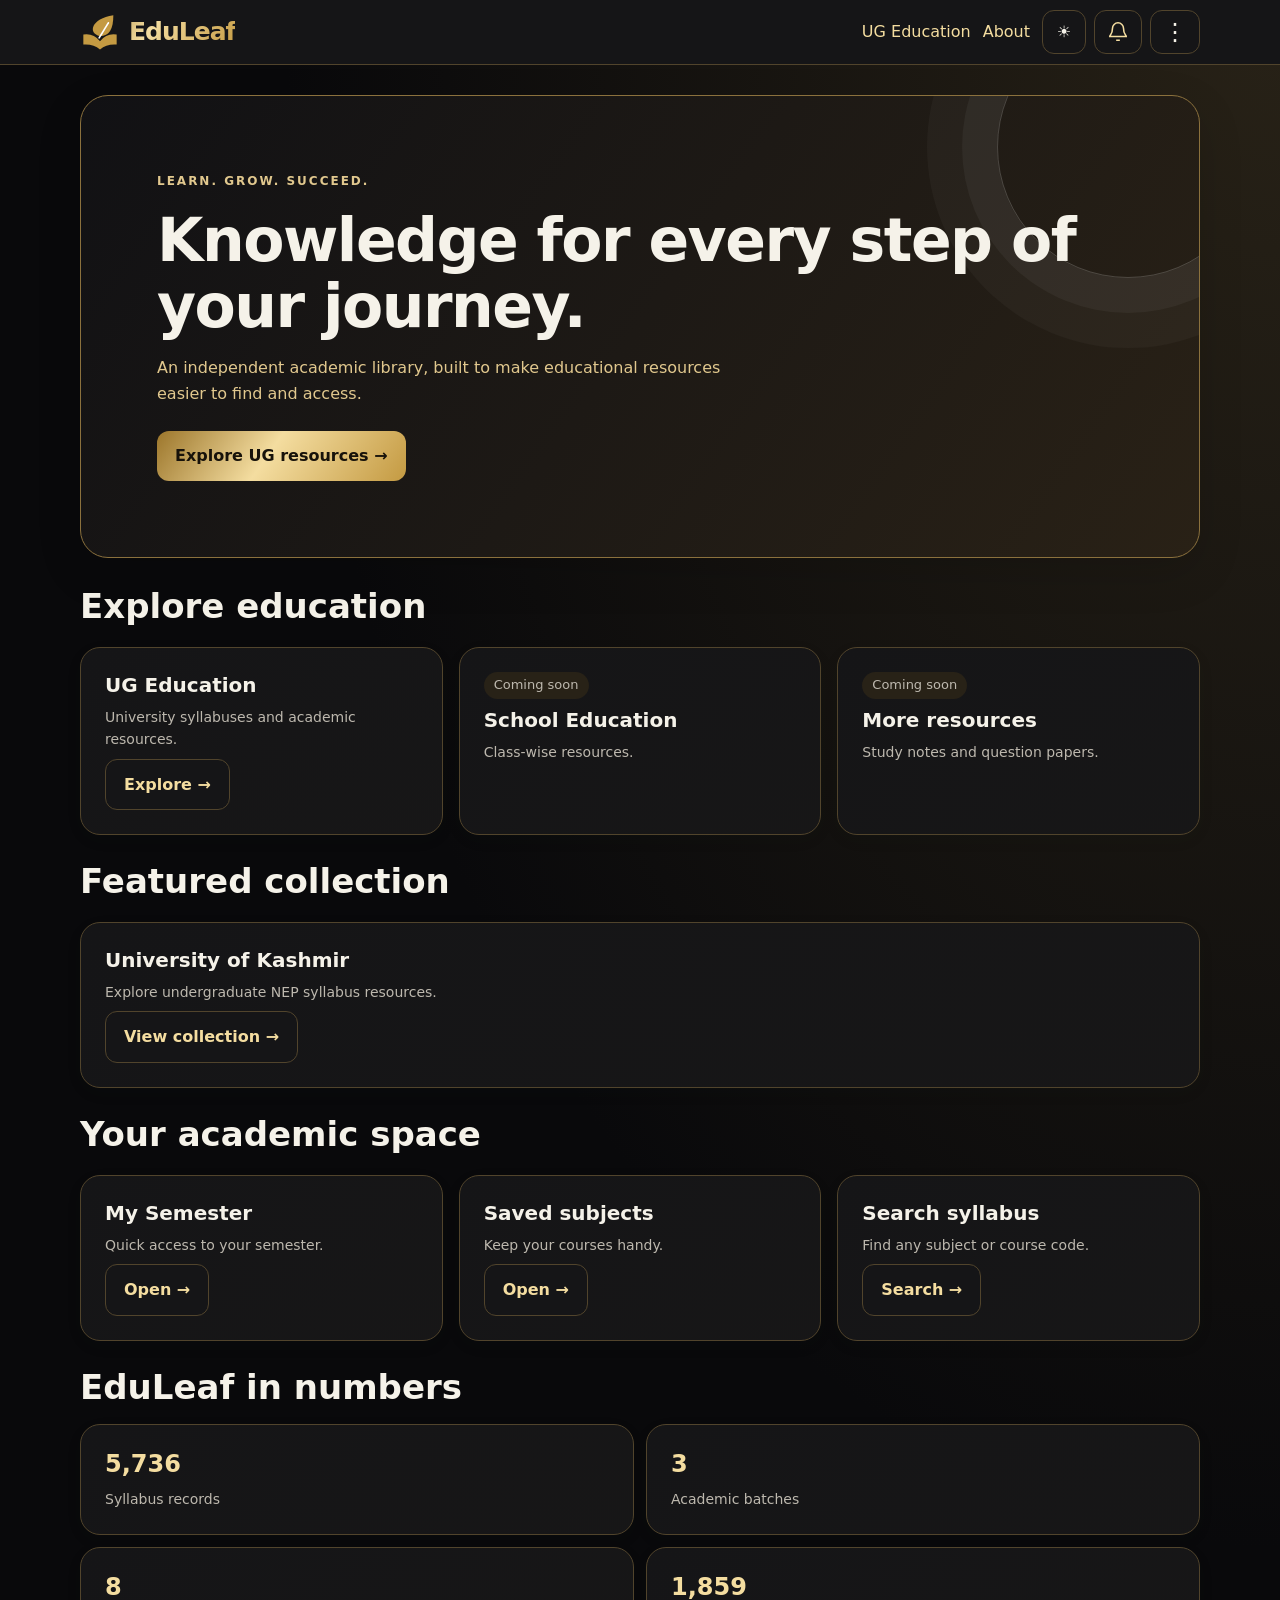
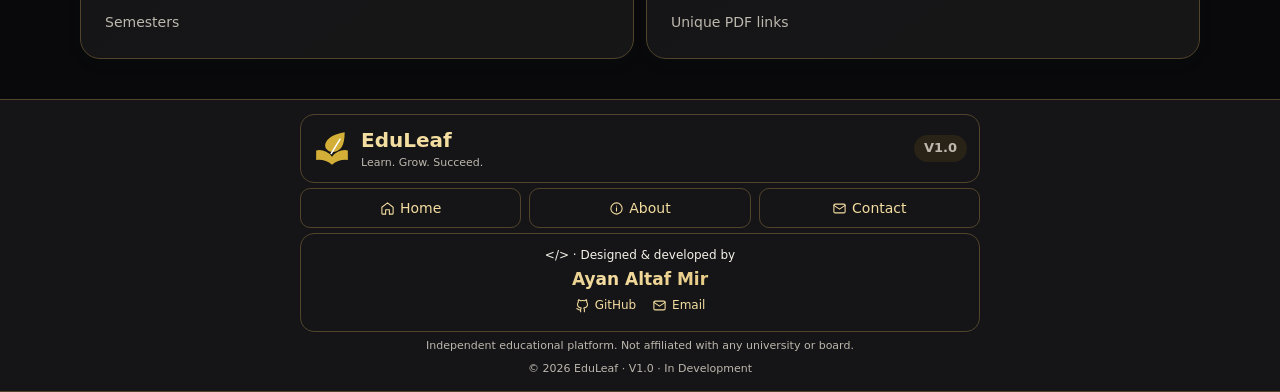
==== commit ac10b0f1: "Premium Update - Final Footer Fix" ====
--- a/index.html
+++ b/index.html
@@ -6,7 +6,10 @@
 :root{--bg:#faf7ef;--surface:#fffdf7;--ink:#242019;--muted:#655b48;--line:#dfd3b6;--green:#80601b;--soft:#f3e9cf}html[data-theme=dark]{--bg:#09090b;--surface:#151517;--ink:#f5f2e9;--muted:#bdb8ae;--line:#51442c;--green:#e0bf70;--soft:#282217}body{background:radial-gradient(ellipse at top right,var(--soft),transparent 55%),var(--bg);transition:background .3s,color .3s}.hero{background:linear-gradient(125deg,#111114,#292116);border:1px solid #8b713d;color:#f5f2e9;box-shadow:0 15px 45px #0002}.hero .eyebrow,.hero p{color:#e1c88e}.hero .btn{background:#d4af37;color:#14110b}.card{position:relative;transition:transform .2s,border-color .2s;overflow-wrap:anywhere}.card:hover{border-color:var(--green);transform:translateY(-3px)}.btn:active,.iconbtn:active{transform:scale(.96)}.brand svg path[fill]{fill:#d4af37}.brand{color:var(--green)}.menu{position:fixed;right:4%;top:72px;width:min(320px,92vw);max-height:80vh;overflow:auto;z-index:30;background:var(--surface);border:1px solid var(--line);border-radius:20px;padding:14px;box-shadow:0 20px 70px #0005;animation:menuin .25s ease both}.menu a,.menu button{display:block;width:100%;text-align:left;padding:12px;color:var(--ink);background:none;border:0;border-radius:10px}.menu a:hover,.menu button:hover{background:var(--soft)}.menu small{color:var(--muted);padding:10px;display:block}.bookmark{align-self:flex-end;color:var(--green)}.stats{display:grid;grid-template-columns:repeat(2,1fr);gap:12px}.stats strong{display:block;font-size:26px;color:var(--green)}.toast{position:fixed;bottom:20px;left:50%;transform:translateX(-50%);background:var(--surface);color:var(--ink);border:1px solid var(--green);padding:12px 20px;border-radius:14px;z-index:40;box-shadow:0 8px 30px #0004}.formrow{display:grid;gap:8px;margin:12px 0}textarea{font:inherit;background:var(--surface);color:var(--ink);border:1px solid var(--line);border-radius:12px;padding:12px;width:100%} @keyframes menuin{from{opacity:0;transform:translateY(-10px) scale(.97)}to{opacity:1;transform:none}} 
 
 header nav.wrap{justify-content:flex-start;gap:8px;min-height:64px}.brand{margin-right:auto}.navlinks{gap:12px}.iconbtn{min-width:44px;min-height:44px;padding:8px 12px}#menuToggle{font-size:24px;line-height:1}nav.menu{display:flex;flex-direction:column;align-items:stretch;justify-content:flex-start;gap:2px;top:72px;right:4%;width:min(340px,92vw);max-height:calc(100dvh - 90px);overscroll-behavior:contain;padding:10px;min-height:0}nav.menu a,nav.menu button{flex:none;white-space:normal;padding:10px 12px;font-size:15px}nav.menu small{padding:8px 12px;font-size:11px;letter-spacing:1px}#menuShade{position:fixed;inset:0;background:#0006;z-index:20;backdrop-filter:blur(2px)}html:not([data-theme=dark]) .hero{background:linear-gradient(125deg,#fffdf7,#eee1bd);color:#292216;border-color:#d5c398;box-shadow:0 12px 30px #80601b15}html:not([data-theme=dark]) .hero p,html:not([data-theme=dark]) .hero .eyebrow{color:#70551e}html:not([data-theme=dark]) .hero:before{border-color:#a68a4933;box-shadow:0 0 0 35px #a68a490c,0 0 0 70px #a68a4909}.developer strong{font:600 20px/1.4 system-ui,sans-serif;letter-spacing:0;text-transform:none}.developer{background:var(--surface)}.developer small{letter-spacing:1px}.course{padding-right:64px}.course h3{font-size:17px;line-height:1.4}.course .bookmark{position:absolute;right:12px;top:12px;font-size:23px;line-height:1}.course .btn{font-size:14px}.stats .card h3{color:var(--green);font-size:24px;font-variant-numeric:tabular-nums}.stats .card{min-width:0}.stats{margin:16px 0}.hero{margin-bottom:28px}.grid{margin-bottom:26px}.card{gap:8px}.card p{font-size:14px}.resource-icon{font-size:25px;color:var(--green)}.resource-card{min-height:120px}a:focus-visible,button:focus-visible,input:focus-visible,select:focus-visible{outline-color:var(--green)}@media(max-width:600px){.hero{padding:24px}.hero h1{font-size:29px}.card{padding:16px}.course{padding-right:62px}.card h3{font-size:17px}.grid{gap:10px}.brand{font-size:23px}.brand svg{width:34px;height:34px}.navlinks a{display:none}.stats .card{padding:13px}.stats .card h3{font-size:22px}}@media(prefers-reduced-motion:reduce){*,*::before,*::after{animation:none!important;transition:none!important}}
-nav.menu{top:12px;bottom:12px;right:12px;width:min(350px,calc(100vw - 24px));max-height:none;padding:0;gap:0;overflow:hidden;animation:drawerIn .24s ease-out both}nav.menu[hidden]{display:none}.menu-head{display:flex;align-items:center;justify-content:space-between;padding:12px 16px;border-bottom:1px solid var(--line);color:var(--green);font-size:20px;font-weight:700}.menu-scroll{overflow-y:auto;min-height:0;padding:6px 10px;overscroll-behavior:contain}.menu-group+.menu-group{border-top:1px solid var(--line);margin-top:5px;padding-top:5px}nav.menu .menu-group small{padding:7px 10px 3px}nav.menu .menu-group a,nav.menu .menu-group button{display:flex;align-items:center;gap:10px;min-height:44px;padding:7px 10px;font-size:14px;line-height:1.25;text-decoration:none}.menu-icon{width:19px;height:19px;flex:none;color:var(--green)}.menu-chevron{margin-left:auto;color:var(--muted)}nav.menu #menuClose{width:44px;height:44px;padding:0;text-align:center;font-size:24px}.menu-foot{border-top:1px solid var(--line);padding:10px;text-align:center;font-size:11px;color:var(--muted)}.menu-foot strong{display:block;color:var(--green);font-size:14px}body.menu-open{overflow:hidden}@keyframes drawerIn{from{opacity:0;transform:translateX(24px)}to{opacity:1;transform:none}}html[data-theme=dark]{--green:#f4dda0;--gold:linear-gradient(125deg,#9c762b,#f4dda0 45%,#c49a42)}:root{--gold:linear-gradient(125deg,#9c762b,#f4dda0 45%,#c49a42)}.brand,.footer-brand,.footer-credit strong{background:var(--gold);background-clip:text;-webkit-background-clip:text;color:transparent}.btn:not(.outline),.hero .btn{background:var(--gold);color:#17120a}.brand svg path[fill]{fill:#c49a42}body{display:flex;flex-direction:column;min-height:100dvh}main{flex:1}nav.menu{right:8px;width:min(240px,calc(100vw - 16px));max-height:75dvh;padding:6px;border-radius:14px}nav.menu a,nav.menu button{padding:6px 8px;font-size:13px;min-height:34px}nav.menu small{padding:5px 8px}.menu-foot{padding:5px}.menu-icon{width:16px;height:16px}.footer-inner{text-align:center;display:grid;gap:5px}.footer-brand{font-size:22px;font-weight:800}.footer-brand small{display:block;font-size:11px;color:var(--muted);font-weight:400}.footer-links{display:flex;justify-content:center;gap:24px;font-size:14px}.footer-credit{font-size:12px}.footer-credit strong{display:block;font-size:17px}.footer-disclaimer,.footer-bottom{font-size:11px;color:var(--muted)}footer{padding:14px 0;margin-top:24px}footer p{margin:0}.internal footer{padding:8px 0}.internal .footer-brand,.internal .footer-disclaimer,.internal .footer-credit{display:none}.backbtn{margin-top:14px;color:var(--green);min-height:36px;font-size:14px}.formrow label{display:grid;gap:4px}.formrow label:has(input[type=checkbox]){display:flex;align-items:center}.formrow input,.formrow select{margin:0;width:100%}.formrow input[type=checkbox]{width:auto}.formrow input[type=file]{max-width:100%}*{-webkit-tap-highlight-color:transparent}button,a{touch-action:manipulation}button:focus-visible,a:focus-visible{outline:2px solid var(--green);outline-offset:3px}.btn,.iconbtn,.menu a,.menu button,.footer-links a{transition:transform .18s cubic-bezier(.2,.8,.2,1),background-color .18s,color .18s}.btn:active,.iconbtn:active,.menu a:active,.menu button:active,.footer-links a:active{transform:scale(.96);background-color:var(--soft);color:var(--green)}.backbtn{display:inline-flex;align-items:center;gap:7px}.hero:before{animation:none}.enter .card{animation:none}header{backdrop-filter:none;background:var(--surface)}.royal-brand,.footer-credit{border:1px solid var(--line);border-radius:14px;padding:12px;background:var(--surface)}.royal-brand{display:flex;align-items:center;gap:10px}.royal-brand svg{width:38px;height:38px}.royal-brand svg path[fill]{fill:#d4af37}.royal-brand .status{margin-left:auto}.footer-links{display:grid!important;grid-template-columns:repeat(3,1fr);gap:8px}.footer-links a{border:1px solid var(--line);border-radius:10px;padding:8px;text-align:center}.footer-inner{max-width:680px}#bell{position:relative;color:var(--green);display:grid;place-items:center}#unread{position:absolute;top:0;right:0;background:#d4af37;color:#17120a;border-radius:20px;padding:0 5px;font-size:11px}#notifications{position:fixed;z-index:35;top:70px;right:4%;width:min(420px,92vw);max-height:75dvh;overflow:auto;background:var(--surface);border:1px solid var(--line);border-radius:16px;padding:12px;box-shadow:0 12px 40px #0005;animation:menuin .2s ease}.noticehead{display:flex;align-items:center;gap:6px;flex-wrap:wrap}.noticehead strong{margin-right:auto}.noticehead button{font-size:12px;padding:6px}.noticeitem{display:block;width:100%;text-align:left;background:var(--bg);color:var(--ink);border:1px solid var(--line);border-radius:12px;padding:12px;margin:8px 0}.noticeitem.unread{border-left:3px solid var(--green)}.noticeitem small{display:block;color:var(--muted)}@media(max-width:420px){header nav.wrap{gap:5px}.brand{font-size:22px}.brand svg{width:32px}.iconbtn{padding:6px 9px}}@media(prefers-reduced-motion:reduce){*,*::before,*::after{animation:none!important;transition:none!important}}</style><meta name="description" content="Explore Kashmir University undergraduate syllabus by batch, semester and course code on EduLeaf."><link rel="canonical" href="https://eduleaf.pages.dev/"><meta property="og:title" content="EduLeaf | Your Academic Companion"><meta property="og:description" content="Kashmir University syllabus library"><meta property="og:url" content="https://eduleaf.pages.dev/"><link rel="manifest" href="/manifest.webmanifest"><link rel="icon" href="/icon.svg"><link rel="apple-touch-icon" href="/icon-192.png"><meta property="og:image" content="https://eduleaf.pages.dev/icon-512.png"><meta property="og:type" content="website"><script>try{if(localStorage.getItem("eduleaf-theme")==="light")document.documentElement.dataset.theme="light"}catch{}</script></head><body><a class="skip" href="#content">Skip to content</a><header><nav class="wrap"><a class="brand" href="#home"><svg viewBox="0 0 48 48" aria-hidden="true"><path fill="#25945c" d="M24 29C9 26 13 8 40 4c0 17-5 25-16 25Z"/><path d="M23 31 34 13" stroke="#fff" stroke-width="2" stroke-linecap="round"/><path fill="#146b48" d="M4 27q12-2 20 8 8-10 20-8v12q-12-1-20 6Q16 38 4 39Z"/></svg>EduLeaf</a><div class="navlinks"><a href="#ug">UG Education</a><a href="#about">About</a><button class="iconbtn" id="theme" aria-label="Switch theme">◐</button></div><button class="iconbtn" id="bell" aria-label="Notifications" aria-expanded="false"><svg width="22" height="22" viewBox="0 0 24 24" fill="none" stroke="currentColor" stroke-width="1.7"><path d="M18 8a6 6 0 0 0-12 0c0 7-3 7-3 9h18c0-2-3-2-3-9M10 21h4"/></svg><span id="unread" hidden></span></button><button class="iconbtn" id="menuToggle" aria-label="Open menu" aria-expanded="false">⋮</button></nav></header><div id="menuShade" hidden></div><nav id="menu" class="menu" hidden aria-label="Main menu"></nav><section id="notifications" hidden aria-label="Notifications"><div class="noticehead"><strong>Notifications</strong><button class="iconbtn" id="markRead">Mark all read</button><button class="iconbtn" id="closeNotices" aria-label="Close notifications">×</button></div><div id="noticeList" aria-live="polite"></div></section><div id="toast" class="toast" role="status" hidden></div><main class="wrap" id="content" tabindex="-1"></main><footer><div class="wrap footer-inner"><div class="footer-brand royal-brand"><svg viewBox="0 0 48 48" aria-hidden="true"><path fill="#25945c" d="M24 29C9 26 13 8 40 4c0 17-5 25-16 25Z"/><path d="M23 31 34 13" stroke="#fff" stroke-width="2" stroke-linecap="round"/><path fill="#146b48" d="M4 27q12-2 20 8 8-10 20-8v12q-12-1-20 6Q16 38 4 39Z"/></svg><div>EduLeaf <small>Learn. Grow. Succeed.</small></div><span class="status">V1.0</span></div><div class="footer-links"><a href="#home">Home</a><a href="#about">About</a><a href="#contact">Contact</a></div><div class="footer-credit">&lt;/&gt; · Designed &amp; developed by <strong>Ayan Altaf Mir</strong> <a href="https://github.com/meerayaan/EduLeaf" target="_blank" rel="noopener">GitHub</a> · <a href="mailto:ayanaltafmir@gmail.com">Email</a></div><p class="footer-disclaimer">Independent educational platform. Not affiliated with any university or board.</p><div class="footer-bottom">© <span id="year"></span> EduLeaf · V1.0 · In Development</div></div></footer>
+nav.menu{top:12px;bottom:12px;right:12px;width:min(350px,calc(100vw - 24px));max-height:none;padding:0;gap:0;overflow:hidden;animation:drawerIn .24s ease-out both}nav.menu[hidden]{display:none}.menu-head{display:flex;align-items:center;justify-content:space-between;padding:12px 16px;border-bottom:1px solid var(--line);color:var(--green);font-size:20px;font-weight:700}.menu-scroll{overflow-y:auto;min-height:0;padding:6px 10px;overscroll-behavior:contain}.menu-group+.menu-group{border-top:1px solid var(--line);margin-top:5px;padding-top:5px}nav.menu .menu-group small{padding:7px 10px 3px}nav.menu .menu-group a,nav.menu .menu-group button{display:flex;align-items:center;gap:10px;min-height:44px;padding:7px 10px;font-size:14px;line-height:1.25;text-decoration:none}.menu-icon{width:19px;height:19px;flex:none;color:var(--green)}.menu-chevron{margin-left:auto;color:var(--muted)}nav.menu #menuClose{width:44px;height:44px;padding:0;text-align:center;font-size:24px}.menu-foot{border-top:1px solid var(--line);padding:10px;text-align:center;font-size:11px;color:var(--muted)}.menu-foot strong{display:block;color:var(--green);font-size:14px}body.menu-open{overflow:hidden}@keyframes drawerIn{from{opacity:0;transform:translateX(24px)}to{opacity:1;transform:none}}html[data-theme=dark]{--green:#f4dda0;--gold:linear-gradient(125deg,#9c762b,#f4dda0 45%,#c49a42)}:root{--gold:linear-gradient(125deg,#9c762b,#f4dda0 45%,#c49a42)}.brand,.footer-brand,.footer-credit strong{background:var(--gold);background-clip:text;-webkit-background-clip:text;color:transparent}.btn:not(.outline),.hero .btn{background:var(--gold);color:#17120a}.brand svg path[fill]{fill:#c49a42}body{display:flex;flex-direction:column;min-height:100dvh}main{flex:1}nav.menu{right:8px;width:min(240px,calc(100vw - 16px));max-height:75dvh;padding:6px;border-radius:14px}nav.menu a,nav.menu button{padding:6px 8px;font-size:13px;min-height:34px}nav.menu small{padding:5px 8px}.menu-foot{padding:5px}.menu-icon{width:16px;height:16px}.footer-inner{text-align:center;display:grid;gap:5px}.footer-brand{font-size:22px;font-weight:800}.footer-brand small{display:block;font-size:11px;color:var(--muted);font-weight:400}.footer-links{display:flex;justify-content:center;gap:24px;font-size:14px}.footer-credit{font-size:12px}.footer-credit strong{display:block;font-size:17px}.footer-disclaimer,.footer-bottom{font-size:11px;color:var(--muted)}footer{padding:14px 0;margin-top:24px}footer p{margin:0}.internal footer{padding:8px 0}.internal .footer-brand,.internal .footer-disclaimer,.internal .footer-credit{display:none}.backbtn{margin-top:14px;color:var(--green);min-height:36px;font-size:14px}.formrow label{display:grid;gap:4px}.formrow label:has(input[type=checkbox]){display:flex;align-items:center}.formrow input,.formrow select{margin:0;width:100%}.formrow input[type=checkbox]{width:auto}.formrow input[type=file]{max-width:100%}*{-webkit-tap-highlight-color:transparent}button,a{touch-action:manipulation}button:focus-visible,a:focus-visible{outline:2px solid var(--green);outline-offset:3px}.btn,.iconbtn,.menu a,.menu button,.footer-links a{transition:transform .18s cubic-bezier(.2,.8,.2,1),background-color .18s,color .18s}.btn:active,.iconbtn:active,.menu a:active,.menu button:active,.footer-links a:active{transform:scale(.96);background-color:var(--soft);color:var(--green)}.backbtn{display:inline-flex;align-items:center;gap:7px}.hero:before{animation:none}.enter .card{animation:none}header{backdrop-filter:none;background:var(--surface)}.royal-brand,.footer-credit{border:1px solid var(--line);border-radius:14px;padding:12px;background:var(--surface)}.royal-brand{display:flex;align-items:center;gap:10px}.royal-brand svg{width:38px;height:38px}.royal-brand svg path[fill]{fill:#d4af37}.royal-brand .status{margin-left:auto}.footer-links{display:grid!important;grid-template-columns:repeat(3,1fr);gap:8px}.footer-links a{border:1px solid var(--line);border-radius:10px;padding:8px;text-align:center}.footer-inner{max-width:680px}#bell{position:relative;color:var(--green);display:grid;place-items:center}#unread{position:absolute;top:0;right:0;background:#d4af37;color:#17120a;border-radius:20px;padding:0 5px;font-size:11px}#notifications{position:fixed;z-index:35;top:70px;right:4%;width:min(420px,92vw);max-height:75dvh;overflow:auto;background:var(--surface);border:1px solid var(--line);border-radius:16px;padding:12px;box-shadow:0 12px 40px #0005;animation:menuin .2s ease}.noticehead{display:flex;align-items:center;gap:6px;flex-wrap:wrap}.noticehead strong{margin-right:auto}.noticehead button{font-size:12px;padding:6px}.noticeitem{display:block;width:100%;text-align:left;background:var(--bg);color:var(--ink);border:1px solid var(--line);border-radius:12px;padding:12px;margin:8px 0}.noticeitem.unread{border-left:3px solid var(--green)}.noticeitem small{display:block;color:var(--muted)}@media(max-width:420px){header nav.wrap{gap:5px}.brand{font-size:22px}.brand svg{width:32px}.iconbtn{padding:6px 9px}}@media(prefers-reduced-motion:reduce){*,*::before,*::after{animation:none!important;transition:none!important}}
+/* Footer correction: solid theme-aware text, lightweight inline icons. */
+.royal-brand{color:var(--ink);text-align:left}.footer-brand-copy{min-width:0;line-height:1.3}.footer-brand-copy strong{display:block;color:var(--green);font-size:20px;font-weight:800}.footer-brand-copy small{margin-top:3px}.royal-brand>svg{flex-shrink:0}.footer-links a,.footer-credit a{display:inline-flex;align-items:center;justify-content:center;gap:5px}.footer-icon{width:15px;height:15px;flex:none}.footer-credit a{margin:3px 6px 0}.footer-links a{padding-inline:4px}
+</style><meta name="description" content="Explore Kashmir University undergraduate syllabus by batch, semester and course code on EduLeaf."><link rel="canonical" href="https://eduleaf.pages.dev/"><meta property="og:title" content="EduLeaf | Your Academic Companion"><meta property="og:description" content="Kashmir University syllabus library"><meta property="og:url" content="https://eduleaf.pages.dev/"><link rel="manifest" href="/manifest.webmanifest"><link rel="icon" href="/icon.svg"><link rel="apple-touch-icon" href="/icon-192.png"><meta property="og:image" content="https://eduleaf.pages.dev/icon-512.png"><meta property="og:type" content="website"><script>try{if(localStorage.getItem("eduleaf-theme")==="light")document.documentElement.dataset.theme="light"}catch{}</script></head><body><a class="skip" href="#content">Skip to content</a><header><nav class="wrap"><a class="brand" href="#home"><svg viewBox="0 0 48 48" aria-hidden="true"><path fill="#25945c" d="M24 29C9 26 13 8 40 4c0 17-5 25-16 25Z"/><path d="M23 31 34 13" stroke="#fff" stroke-width="2" stroke-linecap="round"/><path fill="#146b48" d="M4 27q12-2 20 8 8-10 20-8v12q-12-1-20 6Q16 38 4 39Z"/></svg>EduLeaf</a><div class="navlinks"><a href="#ug">UG Education</a><a href="#about">About</a><button class="iconbtn" id="theme" aria-label="Switch theme">◐</button></div><button class="iconbtn" id="bell" aria-label="Notifications" aria-expanded="false"><svg width="22" height="22" viewBox="0 0 24 24" fill="none" stroke="currentColor" stroke-width="1.7"><path d="M18 8a6 6 0 0 0-12 0c0 7-3 7-3 9h18c0-2-3-2-3-9M10 21h4"/></svg><span id="unread" hidden></span></button><button class="iconbtn" id="menuToggle" aria-label="Open menu" aria-expanded="false">⋮</button></nav></header><div id="menuShade" hidden></div><nav id="menu" class="menu" hidden aria-label="Main menu"></nav><section id="notifications" hidden aria-label="Notifications"><div class="noticehead"><strong>Notifications</strong><button class="iconbtn" id="markRead">Mark all read</button><button class="iconbtn" id="closeNotices" aria-label="Close notifications">×</button></div><div id="noticeList" aria-live="polite"></div></section><div id="toast" class="toast" role="status" hidden></div><main class="wrap" id="content" tabindex="-1"></main><footer><div class="wrap footer-inner"><div class="footer-brand royal-brand"><svg viewBox="0 0 48 48" aria-hidden="true"><path fill="#25945c" d="M24 29C9 26 13 8 40 4c0 17-5 25-16 25Z"/><path d="M23 31 34 13" stroke="#fff" stroke-width="2" stroke-linecap="round"/><path fill="#146b48" d="M4 27q12-2 20 8 8-10 20-8v12q-12-1-20 6Q16 38 4 39Z"/></svg><div class="footer-brand-copy"><strong>EduLeaf</strong><small>Learn. Grow. Succeed.</small></div><span class="status">V1.0</span></div><div class="footer-links"><a href="#home"><svg class="footer-icon" aria-hidden="true" viewBox="0 0 24 24" fill="none" stroke="currentColor" stroke-width="1.7" stroke-linecap="round" stroke-linejoin="round"><path d="m3 10 9-7 9 7v10a1 1 0 0 1-1 1h-5v-7H9v7H4a1 1 0 0 1-1-1z"/></svg><span>Home</span></a><a href="#about"><svg class="footer-icon" aria-hidden="true" viewBox="0 0 24 24" fill="none" stroke="currentColor" stroke-width="1.7" stroke-linecap="round" stroke-linejoin="round"><circle cx="12" cy="12" r="9"/><path d="M12 11v5m0-8h.01"/></svg><span>About</span></a><a href="#contact"><svg class="footer-icon" aria-hidden="true" viewBox="0 0 24 24" fill="none" stroke="currentColor" stroke-width="1.7" stroke-linecap="round" stroke-linejoin="round"><rect x="3" y="5" width="18" height="14" rx="2"/><path d="m3 7 9 6 9-6"/></svg><span>Contact</span></a></div><div class="footer-credit">&lt;/&gt; · Designed &amp; developed by <strong>Ayan Altaf Mir</strong> <a href="https://github.com/meerayaan/EduLeaf" target="_blank" rel="noopener"><svg class="footer-icon" aria-hidden="true" viewBox="0 0 24 24" fill="none" stroke="currentColor" stroke-width="1.7" stroke-linecap="round" stroke-linejoin="round"><path d="M9 19c-4 1-4-2-6-2m12 5v-4a3 3 0 0 0-1-2c4-.5 6-2 6-6a5 5 0 0 0-1.4-3.5A5 5 0 0 0 18.5 3S17 3 15 4.5a13 13 0 0 0-6 0C7 3 5.5 3 5.5 3a5 5 0 0 0-.1 3.5A5 5 0 0 0 4 10c0 4 2 5.5 6 6a3 3 0 0 0-1 2v4"/></svg><span>GitHub</span></a> <a href="mailto:ayanaltafmir@gmail.com"><svg class="footer-icon" aria-hidden="true" viewBox="0 0 24 24" fill="none" stroke="currentColor" stroke-width="1.7" stroke-linecap="round" stroke-linejoin="round"><rect x="3" y="5" width="18" height="14" rx="2"/><path d="m3 7 9 6 9-6"/></svg><span>Email</span></a></div><p class="footer-disclaimer">Independent educational platform. Not affiliated with any university or board.</p><div class="footer-bottom">© <span id="year"></span> EduLeaf · V1.0 · In Development</div></div></footer>
 <script>
 'use strict';const portal='https://egov.uok.edu.in/eservices/syllabus/prelogin/course.aspx?coursetype=UGNEP';
 const main=document.getElementById('content');const btn=(label,url,external=false)=>`<a class="btn outline" href="${url}" ${external?'target="_blank" rel="noopener noreferrer"':''}>${label}</a>`;const card=(title,desc,action='',status='')=>`<article class="card">${status?`<span class="status">${status}</span>`:''}<h3>${title}</h3><p>${desc}</p>${action}</article>`;const grid=x=>`<div class="grid">${x}</div>`;const crumb=x=>`<div class="crumb"><a href="#home">Home</a> / ${x}</div>`;const ku='<a href="#ug">UG</a> / <a href="#ku">KU</a>';const categories=['Major','Minor','MDC','AEC','SEC','VAC'];let generation=0;
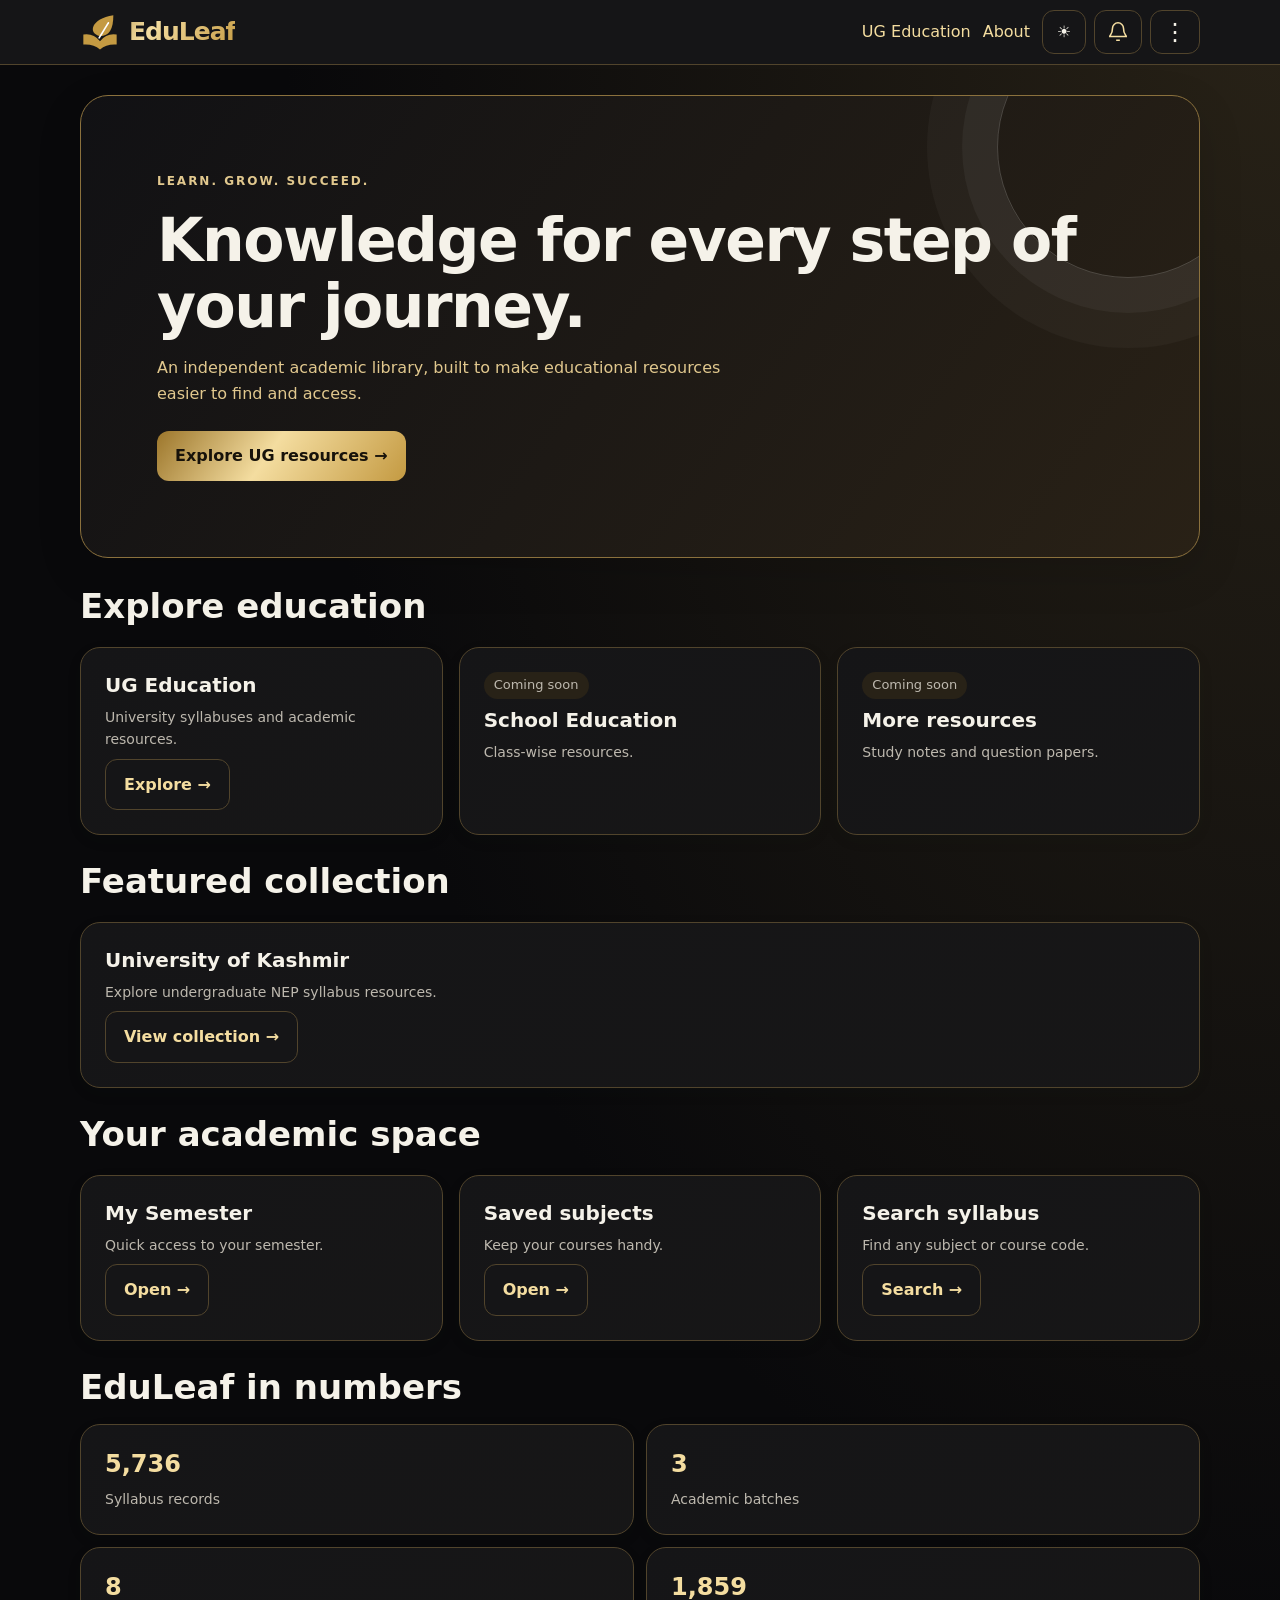
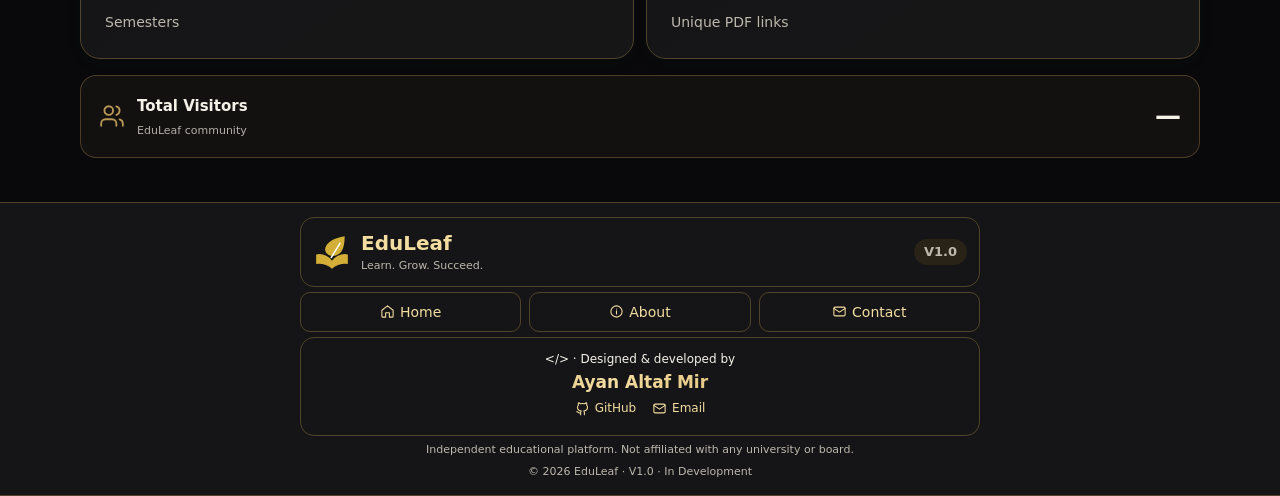
==== commit d9b9267a: "Add live visitor counter and update PWA cache" ====
--- a/index.html
+++ b/index.html
@@ -9,6 +9,42 @@
 nav.menu{top:12px;bottom:12px;right:12px;width:min(350px,calc(100vw - 24px));max-height:none;padding:0;gap:0;overflow:hidden;animation:drawerIn .24s ease-out both}nav.menu[hidden]{display:none}.menu-head{display:flex;align-items:center;justify-content:space-between;padding:12px 16px;border-bottom:1px solid var(--line);color:var(--green);font-size:20px;font-weight:700}.menu-scroll{overflow-y:auto;min-height:0;padding:6px 10px;overscroll-behavior:contain}.menu-group+.menu-group{border-top:1px solid var(--line);margin-top:5px;padding-top:5px}nav.menu .menu-group small{padding:7px 10px 3px}nav.menu .menu-group a,nav.menu .menu-group button{display:flex;align-items:center;gap:10px;min-height:44px;padding:7px 10px;font-size:14px;line-height:1.25;text-decoration:none}.menu-icon{width:19px;height:19px;flex:none;color:var(--green)}.menu-chevron{margin-left:auto;color:var(--muted)}nav.menu #menuClose{width:44px;height:44px;padding:0;text-align:center;font-size:24px}.menu-foot{border-top:1px solid var(--line);padding:10px;text-align:center;font-size:11px;color:var(--muted)}.menu-foot strong{display:block;color:var(--green);font-size:14px}body.menu-open{overflow:hidden}@keyframes drawerIn{from{opacity:0;transform:translateX(24px)}to{opacity:1;transform:none}}html[data-theme=dark]{--green:#f4dda0;--gold:linear-gradient(125deg,#9c762b,#f4dda0 45%,#c49a42)}:root{--gold:linear-gradient(125deg,#9c762b,#f4dda0 45%,#c49a42)}.brand,.footer-brand,.footer-credit strong{background:var(--gold);background-clip:text;-webkit-background-clip:text;color:transparent}.btn:not(.outline),.hero .btn{background:var(--gold);color:#17120a}.brand svg path[fill]{fill:#c49a42}body{display:flex;flex-direction:column;min-height:100dvh}main{flex:1}nav.menu{right:8px;width:min(240px,calc(100vw - 16px));max-height:75dvh;padding:6px;border-radius:14px}nav.menu a,nav.menu button{padding:6px 8px;font-size:13px;min-height:34px}nav.menu small{padding:5px 8px}.menu-foot{padding:5px}.menu-icon{width:16px;height:16px}.footer-inner{text-align:center;display:grid;gap:5px}.footer-brand{font-size:22px;font-weight:800}.footer-brand small{display:block;font-size:11px;color:var(--muted);font-weight:400}.footer-links{display:flex;justify-content:center;gap:24px;font-size:14px}.footer-credit{font-size:12px}.footer-credit strong{display:block;font-size:17px}.footer-disclaimer,.footer-bottom{font-size:11px;color:var(--muted)}footer{padding:14px 0;margin-top:24px}footer p{margin:0}.internal footer{padding:8px 0}.internal .footer-brand,.internal .footer-disclaimer,.internal .footer-credit{display:none}.backbtn{margin-top:14px;color:var(--green);min-height:36px;font-size:14px}.formrow label{display:grid;gap:4px}.formrow label:has(input[type=checkbox]){display:flex;align-items:center}.formrow input,.formrow select{margin:0;width:100%}.formrow input[type=checkbox]{width:auto}.formrow input[type=file]{max-width:100%}*{-webkit-tap-highlight-color:transparent}button,a{touch-action:manipulation}button:focus-visible,a:focus-visible{outline:2px solid var(--green);outline-offset:3px}.btn,.iconbtn,.menu a,.menu button,.footer-links a{transition:transform .18s cubic-bezier(.2,.8,.2,1),background-color .18s,color .18s}.btn:active,.iconbtn:active,.menu a:active,.menu button:active,.footer-links a:active{transform:scale(.96);background-color:var(--soft);color:var(--green)}.backbtn{display:inline-flex;align-items:center;gap:7px}.hero:before{animation:none}.enter .card{animation:none}header{backdrop-filter:none;background:var(--surface)}.royal-brand,.footer-credit{border:1px solid var(--line);border-radius:14px;padding:12px;background:var(--surface)}.royal-brand{display:flex;align-items:center;gap:10px}.royal-brand svg{width:38px;height:38px}.royal-brand svg path[fill]{fill:#d4af37}.royal-brand .status{margin-left:auto}.footer-links{display:grid!important;grid-template-columns:repeat(3,1fr);gap:8px}.footer-links a{border:1px solid var(--line);border-radius:10px;padding:8px;text-align:center}.footer-inner{max-width:680px}#bell{position:relative;color:var(--green);display:grid;place-items:center}#unread{position:absolute;top:0;right:0;background:#d4af37;color:#17120a;border-radius:20px;padding:0 5px;font-size:11px}#notifications{position:fixed;z-index:35;top:70px;right:4%;width:min(420px,92vw);max-height:75dvh;overflow:auto;background:var(--surface);border:1px solid var(--line);border-radius:16px;padding:12px;box-shadow:0 12px 40px #0005;animation:menuin .2s ease}.noticehead{display:flex;align-items:center;gap:6px;flex-wrap:wrap}.noticehead strong{margin-right:auto}.noticehead button{font-size:12px;padding:6px}.noticeitem{display:block;width:100%;text-align:left;background:var(--bg);color:var(--ink);border:1px solid var(--line);border-radius:12px;padding:12px;margin:8px 0}.noticeitem.unread{border-left:3px solid var(--green)}.noticeitem small{display:block;color:var(--muted)}@media(max-width:420px){header nav.wrap{gap:5px}.brand{font-size:22px}.brand svg{width:32px}.iconbtn{padding:6px 9px}}@media(prefers-reduced-motion:reduce){*,*::before,*::after{animation:none!important;transition:none!important}}
 /* Footer correction: solid theme-aware text, lightweight inline icons. */
 .royal-brand{color:var(--ink);text-align:left}.footer-brand-copy{min-width:0;line-height:1.3}.footer-brand-copy strong{display:block;color:var(--green);font-size:20px;font-weight:800}.footer-brand-copy small{margin-top:3px}.royal-brand>svg{flex-shrink:0}.footer-links a,.footer-credit a{display:inline-flex;align-items:center;justify-content:center;gap:5px}.footer-icon{width:15px;height:15px;flex:none}.footer-credit a{margin:3px 6px 0}.footer-links a{padding-inline:4px}
+
+.visitor-counter {
+  display:flex;
+  align-items:center;
+  justify-content:space-between;
+  gap:12px;
+  margin:12px 0 20px;
+  padding:18px;
+  border:1px solid #b9975555;
+  border-radius:16px;
+  background:rgba(185,151,85,.06);
+}
+.visitor-info {
+  display:flex;
+  align-items:center;
+  gap:12px;
+}
+.visitor-info svg {
+  color:#b99755;
+  flex-shrink:0;
+}
+.visitor-info strong {
+  display:block;
+  font-size:15px;
+}
+.visitor-info small {
+  display:block;
+  font-size:11px;
+  opacity:.7;
+  margin-top:4px;
+}
+.visitor-number {
+  font-size:26px;
+  font-weight:700;
+  font-variant-numeric:tabular-nums;
+}
 </style><meta name="description" content="Explore Kashmir University undergraduate syllabus by batch, semester and course code on EduLeaf."><link rel="canonical" href="https://eduleaf.pages.dev/"><meta property="og:title" content="EduLeaf | Your Academic Companion"><meta property="og:description" content="Kashmir University syllabus library"><meta property="og:url" content="https://eduleaf.pages.dev/"><link rel="manifest" href="/manifest.webmanifest"><link rel="icon" href="/icon.svg"><link rel="apple-touch-icon" href="/icon-192.png"><meta property="og:image" content="https://eduleaf.pages.dev/icon-512.png"><meta property="og:type" content="website"><script>try{if(localStorage.getItem("eduleaf-theme")==="light")document.documentElement.dataset.theme="light"}catch{}</script></head><body><a class="skip" href="#content">Skip to content</a><header><nav class="wrap"><a class="brand" href="#home"><svg viewBox="0 0 48 48" aria-hidden="true"><path fill="#25945c" d="M24 29C9 26 13 8 40 4c0 17-5 25-16 25Z"/><path d="M23 31 34 13" stroke="#fff" stroke-width="2" stroke-linecap="round"/><path fill="#146b48" d="M4 27q12-2 20 8 8-10 20-8v12q-12-1-20 6Q16 38 4 39Z"/></svg>EduLeaf</a><div class="navlinks"><a href="#ug">UG Education</a><a href="#about">About</a><button class="iconbtn" id="theme" aria-label="Switch theme">◐</button></div><button class="iconbtn" id="bell" aria-label="Notifications" aria-expanded="false"><svg width="22" height="22" viewBox="0 0 24 24" fill="none" stroke="currentColor" stroke-width="1.7"><path d="M18 8a6 6 0 0 0-12 0c0 7-3 7-3 9h18c0-2-3-2-3-9M10 21h4"/></svg><span id="unread" hidden></span></button><button class="iconbtn" id="menuToggle" aria-label="Open menu" aria-expanded="false">⋮</button></nav></header><div id="menuShade" hidden></div><nav id="menu" class="menu" hidden aria-label="Main menu"></nav><section id="notifications" hidden aria-label="Notifications"><div class="noticehead"><strong>Notifications</strong><button class="iconbtn" id="markRead">Mark all read</button><button class="iconbtn" id="closeNotices" aria-label="Close notifications">×</button></div><div id="noticeList" aria-live="polite"></div></section><div id="toast" class="toast" role="status" hidden></div><main class="wrap" id="content" tabindex="-1"></main><footer><div class="wrap footer-inner"><div class="footer-brand royal-brand"><svg viewBox="0 0 48 48" aria-hidden="true"><path fill="#25945c" d="M24 29C9 26 13 8 40 4c0 17-5 25-16 25Z"/><path d="M23 31 34 13" stroke="#fff" stroke-width="2" stroke-linecap="round"/><path fill="#146b48" d="M4 27q12-2 20 8 8-10 20-8v12q-12-1-20 6Q16 38 4 39Z"/></svg><div class="footer-brand-copy"><strong>EduLeaf</strong><small>Learn. Grow. Succeed.</small></div><span class="status">V1.0</span></div><div class="footer-links"><a href="#home"><svg class="footer-icon" aria-hidden="true" viewBox="0 0 24 24" fill="none" stroke="currentColor" stroke-width="1.7" stroke-linecap="round" stroke-linejoin="round"><path d="m3 10 9-7 9 7v10a1 1 0 0 1-1 1h-5v-7H9v7H4a1 1 0 0 1-1-1z"/></svg><span>Home</span></a><a href="#about"><svg class="footer-icon" aria-hidden="true" viewBox="0 0 24 24" fill="none" stroke="currentColor" stroke-width="1.7" stroke-linecap="round" stroke-linejoin="round"><circle cx="12" cy="12" r="9"/><path d="M12 11v5m0-8h.01"/></svg><span>About</span></a><a href="#contact"><svg class="footer-icon" aria-hidden="true" viewBox="0 0 24 24" fill="none" stroke="currentColor" stroke-width="1.7" stroke-linecap="round" stroke-linejoin="round"><rect x="3" y="5" width="18" height="14" rx="2"/><path d="m3 7 9 6 9-6"/></svg><span>Contact</span></a></div><div class="footer-credit">&lt;/&gt; · Designed &amp; developed by <strong>Ayan Altaf Mir</strong> <a href="https://github.com/meerayaan/EduLeaf" target="_blank" rel="noopener"><svg class="footer-icon" aria-hidden="true" viewBox="0 0 24 24" fill="none" stroke="currentColor" stroke-width="1.7" stroke-linecap="round" stroke-linejoin="round"><path d="M9 19c-4 1-4-2-6-2m12 5v-4a3 3 0 0 0-1-2c4-.5 6-2 6-6a5 5 0 0 0-1.4-3.5A5 5 0 0 0 18.5 3S17 3 15 4.5a13 13 0 0 0-6 0C7 3 5.5 3 5.5 3a5 5 0 0 0-.1 3.5A5 5 0 0 0 4 10c0 4 2 5.5 6 6a3 3 0 0 0-1 2v4"/></svg><span>GitHub</span></a> <a href="mailto:ayanaltafmir@gmail.com"><svg class="footer-icon" aria-hidden="true" viewBox="0 0 24 24" fill="none" stroke="currentColor" stroke-width="1.7" stroke-linecap="round" stroke-linejoin="round"><rect x="3" y="5" width="18" height="14" rx="2"/><path d="m3 7 9 6 9-6"/></svg><span>Email</span></a></div><p class="footer-disclaimer">Independent educational platform. Not affiliated with any university or board.</p><div class="footer-bottom">© <span id="year"></span> EduLeaf · V1.0 · In Development</div></div></footer>
 <script>
 'use strict';const portal='https://egov.uok.edu.in/eservices/syllabus/prelogin/course.aspx?coursetype=UGNEP';
@@ -62,6 +98,87 @@
   if(window.turnstile && widgetId!==undefined && captcha.isConnected)
     window.turnstile.reset(widgetId);
 }};}
+
+let visitorRequest = null;
+
+function getVisitorTotal() {
+  if (visitorRequest) return visitorRequest;
+
+  visitorRequest = (async () => {
+    try {
+      let id = localStorage.getItem('edu-visitor-id');
+
+      if (!id) {
+        id = crypto.randomUUID();
+        localStorage.setItem('edu-visitor-id', id);
+      }
+
+      if (localStorage.getItem('edu-visitor-registered') !== id) {
+        const r = await fetch('/api/visitors', {
+          method: 'POST',
+          headers: {'Content-Type': 'application/json'},
+          body: JSON.stringify({visitor_id: id}),
+          cache: 'no-store'
+        });
+
+        if (r.ok) {
+          const data = await r.json();
+          localStorage.setItem('edu-visitor-registered', id);
+          return data.total_visitors;
+        }
+      }
+    } catch {}
+
+    const r = await fetch('/api/visitors', {
+      cache: 'no-store'
+    });
+
+    if (!r.ok) throw new Error('Unavailable');
+    return (await r.json()).total_visitors;
+  })().finally(() => {
+    visitorRequest = null;
+  });
+
+  return visitorRequest;
+}
+
+async function renderVisitorCounter() {
+  const stats = main.querySelector('.stats');
+  if (!stats) return;
+
+  const el = document.createElement('div');
+  el.className = 'visitor-counter';
+
+  el.innerHTML = `
+    <div class="visitor-info">
+      <svg width="26" height="26" viewBox="0 0 24 24"
+        fill="none" stroke="currentColor"
+        stroke-width="1.7" stroke-linecap="round"
+        stroke-linejoin="round" aria-hidden="true">
+        <path d="M16 21v-2a4 4 0 0 0-4-4H6a4 4 0 0 0-4 4v2"/>
+        <circle cx="9" cy="7" r="4"/>
+        <path d="M22 21v-2a4 4 0 0 0-3-3.87M16 3.13a4 4 0 0 1 0 7.75"/>
+      </svg>
+      <div>
+        <strong>Total Visitors</strong>
+        <small>EduLeaf community</small>
+      </div>
+    </div>
+    <strong class="visitor-number" aria-live="polite">...</strong>
+  `;
+
+  stats.after(el);
+  const count = el.querySelector('.visitor-number');
+
+  try {
+    const total = await getVisitorTotal();
+    count.textContent = Number.isSafeInteger(total)
+      && total >= 0 ? total.toLocaleString('en-IN') : '—';
+  } catch {
+    count.textContent = '—';
+  }
+}
+
 function route(){const token=++generation;let [page,b,n,c,id,mode]=location.hash.slice(1).split('/');if(!batches.includes(b))b='2026';if(!/^[1-8]$/.test(n||''))n='1';let html='';const base='#semester/'+b+'/'+n;const resource=page==='notes'||page==='pyq'?page:page==='category'&&['notes','pyq'].includes(id)?id:page==='subject'&&['notes','pyq'].includes(mode)?mode:'syllabus';const cat='#category/'+b+'/'+n+'/'+c+(resource==='syllabus'?'':'/'+resource);const bc=ku+' / <a href="#ku">Batch '+b+'</a> / <a href="'+base+'">Semester '+n+'</a>';const rows=data.filter(x=>x.batch===b&&sem(x)===n);const list=rows.filter(x=>group(x)===c);const loading=!ready?'<div class="notice '+(error?'':'loading')+'">'+(error?'Could not load course data. Refresh to retry.':'Loading syllabus catalogue…')+'</div>':'';
 if(page==='saved'||page==='recent'||page==='search'){html=crumb(page==='saved'?'Saved subjects':page==='recent'?'Recently viewed':'Search syllabus')+'<h1>'+(page==='saved'?'Saved subjects':page==='recent'?'Recently viewed':'Search all syllabuses')+'</h1>'+loading+'<label for="search">Search by name or code</label><input id="search" type="search" placeholder="Search subjects"><p id="count" aria-live="polite"></p><div class="grid" id="results"></div>'}
 else if(page==='developer'||page==='contact'){html=crumb('Contact')+'<h1>'+(page==='developer'?'About Developer':'Contact Us')+'</h1><div class="developer"><small>FOUNDER & DEVELOPER</small><strong>Ayan Altaf Mir</strong><span>Version 1.0 · In Development</span></div>'+btn('Send an email',mail('EduLeaf feedback'))+' '+btn('GitHub repository ↗',repo,true)}
@@ -77,7 +194,9 @@
 else if(page==='ug')html=crumb('UG Education')+'<h1>UG Education</h1>'+grid(card('University of Kashmir','Undergraduate NEP syllabus resources.',btn('Explore university →','#ku')));
 else if(page==='about')html=crumb('About')+'<h1>About EduLeaf</h1><p class="lead">Independent student resource platform. Catalogue sourced from kashmiruniversitysyllabus.com; syllabus links point to University of Kashmir. Records have not been independently verified.</p><div class="developer"><small>DESIGNED &amp; DEVELOPED BY</small><strong>Ayan Altaf Mir</strong><span>Version 1.0 · In Development</span></div>'+btn('Official KU portal ↗',portal,true);
 else html='<div class="hero"><div class="eyebrow">Learn. Grow. Succeed.</div><h1>Knowledge for every step of your journey.</h1><p>An independent academic library, built to make educational resources easier to find and access.</p><a class="btn" href="#ug">Explore UG resources →</a></div><h2>Explore education</h2>'+grid(card('UG Education','University syllabuses and academic resources.',btn('Explore →','#ug'))+card('School Education','Class-wise resources.','','Coming soon')+card('More resources','Study notes and question papers.','','Coming soon'))+'<h2>Featured collection</h2>'+grid(card('University of Kashmir','Explore undergraduate NEP syllabus resources.',btn('View collection →','#ku')));
-if(!page||page==='home'){const pref=read('edu-pref',null);html+='<h2>Your academic space</h2>'+grid(card('My Semester','Quick access to your semester.',btn('Open →',pref?'#semester/'+pref.batch+'/'+pref.semester:'#my'))+card('Saved subjects','Keep your courses handy.',btn('Open →','#saved'))+card('Search syllabus','Find any subject or course code.',btn('Search →','#search')))+'<h2>EduLeaf in numbers</h2><div class="stats">'+[['Syllabus records',ready?data.length:'…'],['Academic batches',3],['Semesters',8],['Unique PDF links',ready?new Set(data.map(x=>x.link)).size:'…']].map(([a,v])=>card(typeof v==='number'?v.toLocaleString('en-IN'):String(v),a)).join('')+'</div>'}if(page==='subject'&&resource!=='syllabus'&&data[Number(id)]&&data[Number(id)].batch===b&&sem(data[Number(id)])===n&&group(data[Number(id)])===c){const x=data[Number(id)];html=crumb(bc+' / <a href="'+cat+'">'+esc(c)+'</a>')+'<h1>'+esc(pretty(x.name))+'</h1><p class="lead">'+esc(x.code)+'</p>'+grid(card(resource==='notes'?'Study Notes':'Previous Year Papers','Approved study materials.','<div id="publishedMaterials" role="status">Loading materials…</div>'+btn('Request material','#request/'+b+'/'+n+'/'+c+'/'+id)+' '+btn('Contribute','#upload/'+b+'/'+n+'/'+c+'/'+id)))}main.innerHTML=html;document.body.classList.toggle('internal',!!page&&page!=='home');if(page&&page!=='home'){const back=document.createElement('button');back.className='iconbtn backbtn';back.innerHTML='<svg width="20" height="20" viewBox="0 0 24 24" fill="none" stroke="currentColor" stroke-width="2" stroke-linecap="round" stroke-linejoin="round"><path d="M19 12H5m7-7-7 7 7 7"/></svg> Back';back.onclick=()=>{if(navTrail.length>1){navTrail.pop();const prev=navTrail.pop();location.hash=prev.hash;restoreY=prev.y;}else location.hash='#home';};main.prepend(back);}if(page==='upload')setupUpload(id);
+if(!page||page==='home'){const pref=read('edu-pref',null);html+='<h2>Your academic space</h2>'+grid(card('My Semester','Quick access to your semester.',btn('Open →',pref?'#semester/'+pref.batch+'/'+pref.semester:'#my'))+card('Saved subjects','Keep your courses handy.',btn('Open →','#saved'))+card('Search syllabus','Find any subject or course code.',btn('Search →','#search')))+'<h2>EduLeaf in numbers</h2><div class="stats">'+[['Syllabus records',ready?data.length:'…'],['Academic batches',3],['Semesters',8],['Unique PDF links',ready?new Set(data.map(x=>x.link)).size:'…']].map(([a,v])=>card(typeof v==='number'?v.toLocaleString('en-IN'):String(v),a)).join('')+'</div>'}if(page==='subject'&&resource!=='syllabus'&&data[Number(id)]&&data[Number(id)].batch===b&&sem(data[Number(id)])===n&&group(data[Number(id)])===c){const x=data[Number(id)];html=crumb(bc+' / <a href="'+cat+'">'+esc(c)+'</a>')+'<h1>'+esc(pretty(x.name))+'</h1><p class="lead">'+esc(x.code)+'</p>'+grid(card(resource==='notes'?'Study Notes':'Previous Year Papers','Approved study materials.','<div id="publishedMaterials" role="status">Loading materials…</div>'+btn('Request material','#request/'+b+'/'+n+'/'+c+'/'+id)+' '+btn('Contribute','#upload/'+b+'/'+n+'/'+c+'/'+id)))}main.innerHTML=html;
+if(!page || page==='home') renderVisitorCounter();
+document.body.classList.toggle('internal',!!page&&page!=='home');if(page&&page!=='home'){const back=document.createElement('button');back.className='iconbtn backbtn';back.innerHTML='<svg width="20" height="20" viewBox="0 0 24 24" fill="none" stroke="currentColor" stroke-width="2" stroke-linecap="round" stroke-linejoin="round"><path d="M19 12H5m7-7-7 7 7 7"/></svg> Back';back.onclick=()=>{if(navTrail.length>1){navTrail.pop();const prev=navTrail.pop();location.hash=prev.hash;restoreY=prev.y;}else location.hash='#home';};main.prepend(back);}if(page==='upload')setupUpload(id);
 if(page==='subject' && resource!=='syllabus'){
  const el=document.getElementById('publishedMaterials');
  const x=data[Number(id)];
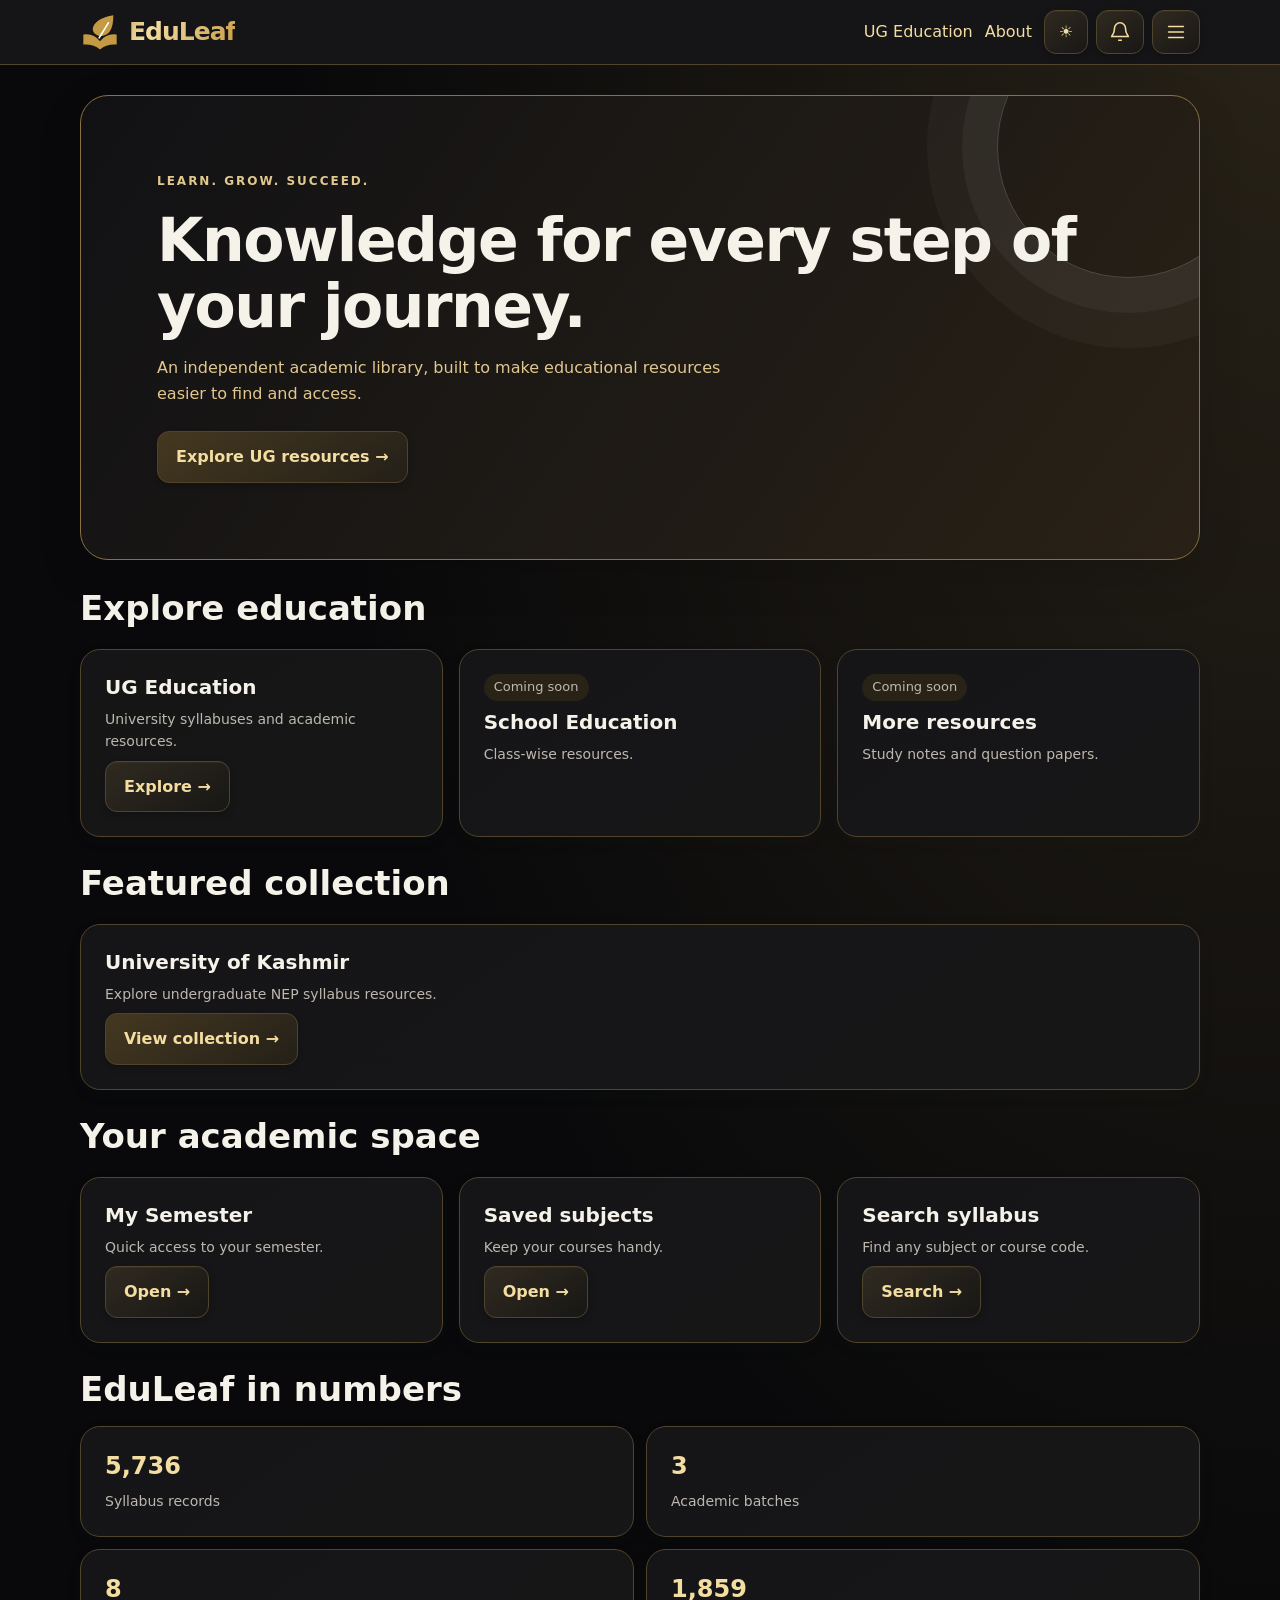
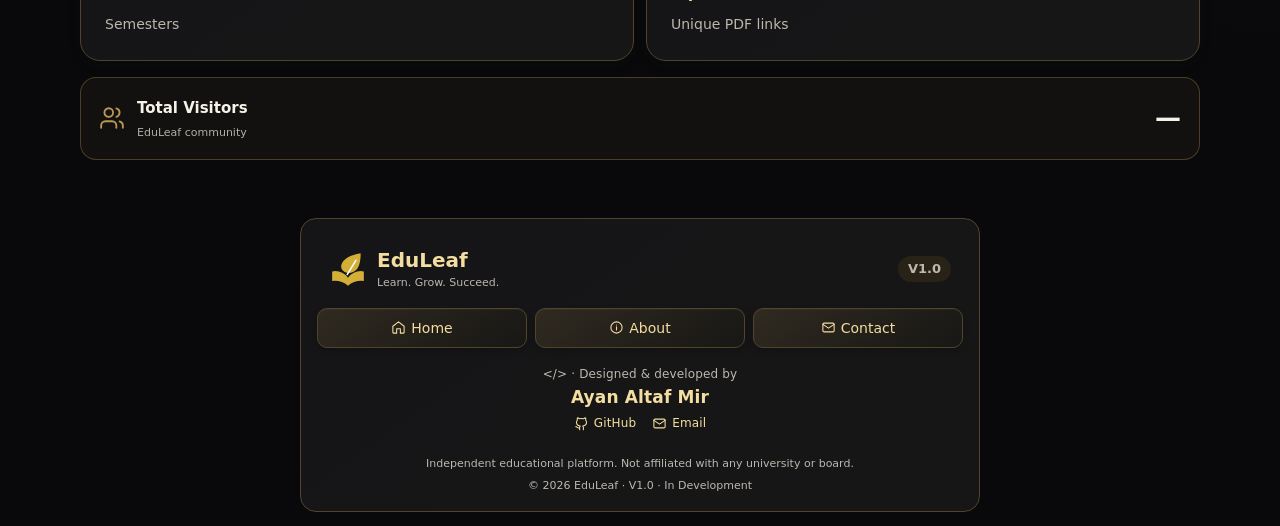
==== commit 8af8c63a: "Improve premium UI, footer and home navigation" ====
--- a/index.html
+++ b/index.html
@@ -45,7 +45,139 @@
   font-weight:700;
   font-variant-numeric:tabular-nums;
 }
-</style><meta name="description" content="Explore Kashmir University undergraduate syllabus by batch, semester and course code on EduLeaf."><link rel="canonical" href="https://eduleaf.pages.dev/"><meta property="og:title" content="EduLeaf | Your Academic Companion"><meta property="og:description" content="Kashmir University syllabus library"><meta property="og:url" content="https://eduleaf.pages.dev/"><link rel="manifest" href="/manifest.webmanifest"><link rel="icon" href="/icon.svg"><link rel="apple-touch-icon" href="/icon-192.png"><meta property="og:image" content="https://eduleaf.pages.dev/icon-512.png"><meta property="og:type" content="website"><script>try{if(localStorage.getItem("eduleaf-theme")==="light")document.documentElement.dataset.theme="light"}catch{}</script></head><body><a class="skip" href="#content">Skip to content</a><header><nav class="wrap"><a class="brand" href="#home"><svg viewBox="0 0 48 48" aria-hidden="true"><path fill="#25945c" d="M24 29C9 26 13 8 40 4c0 17-5 25-16 25Z"/><path d="M23 31 34 13" stroke="#fff" stroke-width="2" stroke-linecap="round"/><path fill="#146b48" d="M4 27q12-2 20 8 8-10 20-8v12q-12-1-20 6Q16 38 4 39Z"/></svg>EduLeaf</a><div class="navlinks"><a href="#ug">UG Education</a><a href="#about">About</a><button class="iconbtn" id="theme" aria-label="Switch theme">◐</button></div><button class="iconbtn" id="bell" aria-label="Notifications" aria-expanded="false"><svg width="22" height="22" viewBox="0 0 24 24" fill="none" stroke="currentColor" stroke-width="1.7"><path d="M18 8a6 6 0 0 0-12 0c0 7-3 7-3 9h18c0-2-3-2-3-9M10 21h4"/></svg><span id="unread" hidden></span></button><button class="iconbtn" id="menuToggle" aria-label="Open menu" aria-expanded="false">⋮</button></nav></header><div id="menuShade" hidden></div><nav id="menu" class="menu" hidden aria-label="Main menu"></nav><section id="notifications" hidden aria-label="Notifications"><div class="noticehead"><strong>Notifications</strong><button class="iconbtn" id="markRead">Mark all read</button><button class="iconbtn" id="closeNotices" aria-label="Close notifications">×</button></div><div id="noticeList" aria-live="polite"></div></section><div id="toast" class="toast" role="status" hidden></div><main class="wrap" id="content" tabindex="-1"></main><footer><div class="wrap footer-inner"><div class="footer-brand royal-brand"><svg viewBox="0 0 48 48" aria-hidden="true"><path fill="#25945c" d="M24 29C9 26 13 8 40 4c0 17-5 25-16 25Z"/><path d="M23 31 34 13" stroke="#fff" stroke-width="2" stroke-linecap="round"/><path fill="#146b48" d="M4 27q12-2 20 8 8-10 20-8v12q-12-1-20 6Q16 38 4 39Z"/></svg><div class="footer-brand-copy"><strong>EduLeaf</strong><small>Learn. Grow. Succeed.</small></div><span class="status">V1.0</span></div><div class="footer-links"><a href="#home"><svg class="footer-icon" aria-hidden="true" viewBox="0 0 24 24" fill="none" stroke="currentColor" stroke-width="1.7" stroke-linecap="round" stroke-linejoin="round"><path d="m3 10 9-7 9 7v10a1 1 0 0 1-1 1h-5v-7H9v7H4a1 1 0 0 1-1-1z"/></svg><span>Home</span></a><a href="#about"><svg class="footer-icon" aria-hidden="true" viewBox="0 0 24 24" fill="none" stroke="currentColor" stroke-width="1.7" stroke-linecap="round" stroke-linejoin="round"><circle cx="12" cy="12" r="9"/><path d="M12 11v5m0-8h.01"/></svg><span>About</span></a><a href="#contact"><svg class="footer-icon" aria-hidden="true" viewBox="0 0 24 24" fill="none" stroke="currentColor" stroke-width="1.7" stroke-linecap="round" stroke-linejoin="round"><rect x="3" y="5" width="18" height="14" rx="2"/><path d="m3 7 9 6 9-6"/></svg><span>Contact</span></a></div><div class="footer-credit">&lt;/&gt; · Designed &amp; developed by <strong>Ayan Altaf Mir</strong> <a href="https://github.com/meerayaan/EduLeaf" target="_blank" rel="noopener"><svg class="footer-icon" aria-hidden="true" viewBox="0 0 24 24" fill="none" stroke="currentColor" stroke-width="1.7" stroke-linecap="round" stroke-linejoin="round"><path d="M9 19c-4 1-4-2-6-2m12 5v-4a3 3 0 0 0-1-2c4-.5 6-2 6-6a5 5 0 0 0-1.4-3.5A5 5 0 0 0 18.5 3S17 3 15 4.5a13 13 0 0 0-6 0C7 3 5.5 3 5.5 3a5 5 0 0 0-.1 3.5A5 5 0 0 0 4 10c0 4 2 5.5 6 6a3 3 0 0 0-1 2v4"/></svg><span>GitHub</span></a> <a href="mailto:ayanaltafmir@gmail.com"><svg class="footer-icon" aria-hidden="true" viewBox="0 0 24 24" fill="none" stroke="currentColor" stroke-width="1.7" stroke-linecap="round" stroke-linejoin="round"><rect x="3" y="5" width="18" height="14" rx="2"/><path d="m3 7 9 6 9-6"/></svg><span>Email</span></a></div><p class="footer-disclaimer">Independent educational platform. Not affiliated with any university or board.</p><div class="footer-bottom">© <span id="year"></span> EduLeaf · V1.0 · In Development</div></div></footer>
+
+/* EduLeaf approved premium UI update */
+
+:root {
+  --button-shade:linear-gradient(145deg,#fffdf7,#eee3ca);
+  --button-rich:linear-gradient(145deg,#f7eacb,#e6d2a0);
+  --button-shadow:0 3px 7px #80601b14;
+}
+
+html[data-theme=dark] {
+  --button-shade:linear-gradient(145deg,#302a20,#181715);
+  --button-rich:linear-gradient(145deg,#453820,#242018);
+  --button-shadow:0 3px 7px #0003;
+}
+
+.iconbtn,
+.btn.outline,
+.footer-links a,
+nav.menu button {
+  background:var(--button-shade);
+  color:var(--green);
+  border:1px solid var(--line);
+  box-shadow:var(--button-shadow),
+    inset 0 1px 0 #ffffff09;
+  transition:transform .18s ease,
+    box-shadow .18s ease,
+    background .2s ease;
+}
+
+.btn.outline[href="#ku"],
+.hero .btn {
+  background:var(--button-rich);
+  color:var(--green);
+  border:1px solid var(--line);
+  box-shadow:var(--button-shadow);
+}
+
+.iconbtn:active,
+.btn:active,
+.footer-links a:active,
+nav.menu button:active {
+  transform:scale(.96);
+  box-shadow:inset 0 2px 5px #0002;
+}
+
+#menuToggle {
+  display:inline-flex;
+  align-items:center;
+  justify-content:center;
+}
+
+.hamburger-icon {
+  flex-shrink:0;
+}
+
+.hamburger-icon path {
+  transform-origin:12px 12px;
+  transition:transform .2s ease,opacity .2s ease;
+}
+
+#menuToggle[aria-expanded="true"] path:nth-child(1) {
+  transform:translateY(6px) rotate(45deg);
+}
+
+#menuToggle[aria-expanded="true"] path:nth-child(2) {
+  opacity:0;
+}
+
+#menuToggle[aria-expanded="true"] path:nth-child(3) {
+  transform:translateY(-6px) rotate(-45deg);
+}
+
+#closeNotices {
+  width:44px;
+  height:44px;
+  min-width:44px;
+  min-height:44px;
+  padding:0;
+  flex:0 0 44px;
+  display:inline-flex;
+  align-items:center;
+  justify-content:center;
+}
+
+#markRead {
+  background:var(--button-shade);
+  color:var(--green);
+  box-shadow:var(--button-shadow);
+}
+
+footer {
+  background:transparent;
+  border:0;
+}
+
+.footer-inner {
+  background:linear-gradient(
+    145deg,var(--surface),
+    color-mix(in srgb,var(--surface) 90%,var(--soft))
+  );
+  border:1px solid var(--line);
+  border-radius:16px;
+  padding:16px;
+  box-sizing:border-box;
+}
+
+.royal-brand,
+.footer-credit {
+  border:0;
+  background:none;
+}
+
+.footer-credit {
+  color:var(--muted);
+  font-weight:500;
+  letter-spacing:.15px;
+}
+
+.footer-credit strong {
+  color:var(--green);
+  background:none;
+  font-weight:700;
+}
+
+@media(prefers-reduced-motion:reduce) {
+  .hamburger-icon path,
+  .iconbtn,
+  .btn,
+  .footer-links a {
+    transition:none;
+  }
+}
+</style><meta name="description" content="Explore Kashmir University undergraduate syllabus by batch, semester and course code on EduLeaf."><link rel="canonical" href="https://eduleaf.pages.dev/"><meta property="og:title" content="EduLeaf | Your Academic Companion"><meta property="og:description" content="Kashmir University syllabus library"><meta property="og:url" content="https://eduleaf.pages.dev/"><link rel="manifest" href="/manifest.webmanifest"><link rel="icon" href="/icon.svg"><link rel="apple-touch-icon" href="/icon-192.png"><meta property="og:image" content="https://eduleaf.pages.dev/icon-512.png"><meta property="og:type" content="website"><script>try{if(localStorage.getItem("eduleaf-theme")==="light")document.documentElement.dataset.theme="light"}catch{}</script></head><body><a class="skip" href="#content">Skip to content</a><header><nav class="wrap"><a class="brand" href="#home"><svg viewBox="0 0 48 48" aria-hidden="true"><path fill="#25945c" d="M24 29C9 26 13 8 40 4c0 17-5 25-16 25Z"/><path d="M23 31 34 13" stroke="#fff" stroke-width="2" stroke-linecap="round"/><path fill="#146b48" d="M4 27q12-2 20 8 8-10 20-8v12q-12-1-20 6Q16 38 4 39Z"/></svg>EduLeaf</a><div class="navlinks"><a href="#ug">UG Education</a><a href="#about">About</a><button class="iconbtn" id="theme" aria-label="Switch theme">◐</button></div><button class="iconbtn" id="bell" aria-label="Notifications" aria-expanded="false"><svg width="22" height="22" viewBox="0 0 24 24" fill="none" stroke="currentColor" stroke-width="1.7"><path d="M18 8a6 6 0 0 0-12 0c0 7-3 7-3 9h18c0-2-3-2-3-9M10 21h4"/></svg><span id="unread" hidden></span></button><button class="iconbtn" id="menuToggle" aria-label="Open menu" aria-expanded="false"><svg class="hamburger-icon" width="22" height="22" viewBox="0 0 24 24" fill="none" stroke="currentColor" stroke-width="1.8" stroke-linecap="round" aria-hidden="true"><path d="M4 6h16"/><path d="M4 12h16"/><path d="M4 18h16"/></svg></button></nav></header><div id="menuShade" hidden></div><nav id="menu" class="menu" hidden aria-label="Main menu"></nav><section id="notifications" hidden aria-label="Notifications"><div class="noticehead"><strong>Notifications</strong><button class="iconbtn" id="markRead">Mark all read</button><button class="iconbtn" id="closeNotices" aria-label="Close notifications"><svg width="18" height="18" viewBox="0 0 24 24" fill="none" stroke="currentColor" stroke-width="1.8" stroke-linecap="round" aria-hidden="true"><path d="m6 6 12 12M18 6 6 18"/></svg></button></div><div id="noticeList" aria-live="polite"></div></section><div id="toast" class="toast" role="status" hidden></div><main class="wrap" id="content" tabindex="-1"></main><footer><div class="wrap footer-inner"><div class="footer-brand royal-brand"><svg viewBox="0 0 48 48" aria-hidden="true"><path fill="#25945c" d="M24 29C9 26 13 8 40 4c0 17-5 25-16 25Z"/><path d="M23 31 34 13" stroke="#fff" stroke-width="2" stroke-linecap="round"/><path fill="#146b48" d="M4 27q12-2 20 8 8-10 20-8v12q-12-1-20 6Q16 38 4 39Z"/></svg><div class="footer-brand-copy"><strong>EduLeaf</strong><small>Learn. Grow. Succeed.</small></div><span class="status">V1.0</span></div><div class="footer-links"><a href="#home"><svg class="footer-icon" aria-hidden="true" viewBox="0 0 24 24" fill="none" stroke="currentColor" stroke-width="1.7" stroke-linecap="round" stroke-linejoin="round"><path d="m3 10 9-7 9 7v10a1 1 0 0 1-1 1h-5v-7H9v7H4a1 1 0 0 1-1-1z"/></svg><span>Home</span></a><a href="#about"><svg class="footer-icon" aria-hidden="true" viewBox="0 0 24 24" fill="none" stroke="currentColor" stroke-width="1.7" stroke-linecap="round" stroke-linejoin="round"><circle cx="12" cy="12" r="9"/><path d="M12 11v5m0-8h.01"/></svg><span>About</span></a><a href="#contact"><svg class="footer-icon" aria-hidden="true" viewBox="0 0 24 24" fill="none" stroke="currentColor" stroke-width="1.7" stroke-linecap="round" stroke-linejoin="round"><rect x="3" y="5" width="18" height="14" rx="2"/><path d="m3 7 9 6 9-6"/></svg><span>Contact</span></a></div><div class="footer-credit">&lt;/&gt; · Designed &amp; developed by <strong>Ayan Altaf Mir</strong> <a href="https://github.com/meerayaan/EduLeaf" target="_blank" rel="noopener"><svg class="footer-icon" aria-hidden="true" viewBox="0 0 24 24" fill="none" stroke="currentColor" stroke-width="1.7" stroke-linecap="round" stroke-linejoin="round"><path d="M9 19c-4 1-4-2-6-2m12 5v-4a3 3 0 0 0-1-2c4-.5 6-2 6-6a5 5 0 0 0-1.4-3.5A5 5 0 0 0 18.5 3S17 3 15 4.5a13 13 0 0 0-6 0C7 3 5.5 3 5.5 3a5 5 0 0 0-.1 3.5A5 5 0 0 0 4 10c0 4 2 5.5 6 6a3 3 0 0 0-1 2v4"/></svg><span>GitHub</span></a> <a href="mailto:ayanaltafmir@gmail.com"><svg class="footer-icon" aria-hidden="true" viewBox="0 0 24 24" fill="none" stroke="currentColor" stroke-width="1.7" stroke-linecap="round" stroke-linejoin="round"><rect x="3" y="5" width="18" height="14" rx="2"/><path d="m3 7 9 6 9-6"/></svg><span>Email</span></a></div><p class="footer-disclaimer">Independent educational platform. Not affiliated with any university or board.</p><div class="footer-bottom">© <span id="year"></span> EduLeaf · V1.0 · In Development</div></div></footer>
 <script>
 'use strict';const portal='https://egov.uok.edu.in/eservices/syllabus/prelogin/course.aspx?coursetype=UGNEP';
 const main=document.getElementById('content');const btn=(label,url,external=false)=>`<a class="btn outline" href="${url}" ${external?'target="_blank" rel="noopener noreferrer"':''}>${label}</a>`;const card=(title,desc,action='',status='')=>`<article class="card">${status?`<span class="status">${status}</span>`:''}<h3>${title}</h3><p>${desc}</p>${action}</article>`;const grid=x=>`<div class="grid">${x}</div>`;const crumb=x=>`<div class="crumb"><a href="#home">Home</a> / ${x}</div>`;const ku='<a href="#ug">UG</a> / <a href="#ku">KU</a>';const categories=['Major','Minor','MDC','AEC','SEC','VAC'];let generation=0;
@@ -247,7 +379,25 @@
 if(page==='category'){const search=document.getElementById('search');const render=()=>{const q=search.value.trim().toLowerCase();const found=list.filter(x=>[x.name,x.code,x.category].join(' ').toLowerCase().includes(q));document.getElementById('count').textContent=found.length+' of '+list.length+' courses';document.getElementById('results').innerHTML=found.map(courseCard).join('')||'<p>No matching courses.</p>';animateCards()};search.oninput=render;render()}
 if(page==='subject'&&document.getElementById('pdf')){const x=data[Number(id)];document.getElementById('pdf').innerHTML=btn('Open official PDF ↗',esc(x.link),true)} }
 fetch('courses.json').then(r=>{if(!r.ok)throw Error();return r.json()}).then(v=>{if(!Array.isArray(v))throw Error();data=v;data.forEach((x,i)=>{indices.set(x,i);searchText.set(x,(x.name+' '+x.code+' '+x.batch+' '+x.semester).toLowerCase())});ready=true;route()}).catch(()=>{error=true;route()});
-const theme=document.getElementById('theme');function applyTheme(v){document.documentElement.dataset.theme=v;theme.textContent=v==='dark'?'☀':'◐';theme.setAttribute('aria-label',v==='dark'?'Switch to light mode':'Switch to dark mode')}let saved;try{saved=localStorage.getItem('eduleaf-theme')}catch(e){}applyTheme(saved==='light'?'light':'dark');theme.onclick=()=>{const v=document.documentElement.dataset.theme==='dark'?'light':'dark';applyTheme(v);try{localStorage.setItem('eduleaf-theme',v)}catch(e){}};document.getElementById('year').textContent=new Date().getFullYear();const menu=document.getElementById('menu'),toggle=document.getElementById('menuToggle');const icons={install:'M12 3v13m-5-5 5 5 5-5M4 17v4h16v-4',home:'M3 10l9-7 9 7v10H3z M9 20v-7h6v7',education:'M2 9l10-5 10 5-10 5z M6 11v6l6 3 6-3v-6',calendar:'M4 5h16v16H4z M4 10h16 M8 3v4 M16 3v4',search:'M15 15l6 6 M17 10a7 7 0 1 1-14 0 7 7 0 0 1 14 0',bookmark:'M6 3h12v18l-6-4-6 4z',history:'M3 12a9 9 0 1 0 3-7 M3 3v6h6 M12 7v5l4 2',book:'M3 4h7l2 2 2-2h7v15h-7l-2 2-2-2H3z M12 6v15',upload:'M12 16V3 M7 8l5-5 5 5 M4 15v6h16v-6',flag:'M5 22V3h14l-3 5 3 5H5',share:'M12 16V3 M7 8l5-5 5 5 M4 12v9h16v-9',mail:'M3 5h18v14H3z M3 6l9 7 9-7',info:'M12 11v6 M12 7h.01 M22 12a10 10 0 1 1-20 0 10 10 0 0 1 20 0',code:'M8 6l-6 6 6 6 M16 6l6 6-6 6 M14 3l-4 18',repo:'M4 4h16v16H4z M8 4v16 M12 8h5 M12 12h5',theme:'M12 3v2 M12 19v2 M3 12h2 M19 12h2 M16 12a4 4 0 1 1-8 0 4 4 0 0 1 8 0'};const mi=k=>'<svg class="menu-icon" viewBox="0 0 24 24" fill="none" stroke="currentColor" stroke-width="1.7" stroke-linecap="round" stroke-linejoin="round" aria-hidden="true"><path d="'+icons[k]+'"/></svg>';const groups=[['Explore',[['Home','#home','home'],['UG Education','#ug','education'],['My Semester','#my','calendar'],['Search Syllabus','#search','search'],['Saved Subjects','#saved','bookmark'],['Recently Viewed','#recent','history']]],['Community',[['Request Study Material','#request','book'],['Support by Uploading','#upload','upload'],['Report an Issue',mail('EduLeaf issue'),'flag'],['Share EduLeaf',null,'share','share'],['Install App',null,'install','installApp']]]];menu.innerHTML='<div class="menu-head"><span>EduLeaf</span><button id="menuClose" aria-label="Close menu">×</button></div><div class="menu-scroll">'+groups.map(([h,items])=>'<section class="menu-group"><small>'+h.toUpperCase()+'</small>'+items.map(([t,u,k,id])=>{const content=mi(k)+'<span>'+t+'</span><span class="menu-chevron" aria-hidden="true">›</span>';return u?'<a href="'+esc(u)+'">'+content+'</a>':'<button id="'+id+'">'+content+'</button>'}).join('')+'</section>').join('')+'</div><div class="menu-foot">EduLeaf · V1.0</div>';const shade=document.getElementById('menuShade');function closeMenu(){const wasOpen=!menu.hidden;menu.hidden=true;shade.hidden=true;document.body.classList.remove('menu-open');toggle.setAttribute('aria-expanded','false');if(wasOpen)toggle.focus({preventScroll:true})}toggle.setAttribute('aria-controls','menu');toggle.onclick=()=>{if(!menu.hidden){closeMenu();return}menu.hidden=false;shade.hidden=false;document.body.classList.add('menu-open');toggle.setAttribute('aria-expanded','true');document.getElementById('menuClose').focus()};document.getElementById('menuClose').onclick=closeMenu;document.addEventListener('click',e=>{if(!menu.contains(e.target)&&!toggle.contains(e.target))closeMenu();const b=e.target.closest('[data-save]');if(b){const x=data[Number(b.dataset.save)];if(!x)return;const k=key(x),has=savedKeys.includes(k);savedKeys=has?savedKeys.filter(v=>v!==k):[...savedKeys,k];const ok=write('edu-saved',savedKeys);b.textContent=b.classList.contains('bookmark')?(has?'☆':'★'):(has?'☆ Save subject':'★ Saved');b.setAttribute('aria-label',has?'Save subject':'Remove saved subject');b.setAttribute('aria-pressed',String(!has));toast(ok?(has?'Subject removed':'Subject saved'):'Browser storage unavailable');if(location.hash==='#saved')route()}});menu.addEventListener('click',e=>{if(e.target.closest('a'))closeMenu()});document.addEventListener('keydown',e=>{if(e.key==='Escape')closeMenu()});document.getElementById('share').onclick=async()=>{try{if(navigator.share)await navigator.share({title:'EduLeaf',url:location.origin});else{await navigator.clipboard.writeText(location.origin);toast('Website link copied')}}catch{}};window.addEventListener('scroll',()=>{if(navTrail.length)navTrail[navTrail.length-1].y=window.scrollY},{passive:true});window.addEventListener('hashchange',()=>{closeMenu();navTrail.push({hash:location.hash||'#home',y:0});route()});route();
+const theme=document.getElementById('theme');function applyTheme(v){document.documentElement.dataset.theme=v;theme.textContent=v==='dark'?'☀':'◐';theme.setAttribute('aria-label',v==='dark'?'Switch to light mode':'Switch to dark mode')}let saved;try{saved=localStorage.getItem('eduleaf-theme')}catch(e){}applyTheme(saved==='light'?'light':'dark');theme.onclick=()=>{const v=document.documentElement.dataset.theme==='dark'?'light':'dark';applyTheme(v);try{localStorage.setItem('eduleaf-theme',v)}catch(e){}};document.getElementById('year').textContent=new Date().getFullYear();const menu=document.getElementById('menu'),toggle=document.getElementById('menuToggle');const icons={install:'M12 3v13m-5-5 5 5 5-5M4 17v4h16v-4',home:'M3 10l9-7 9 7v10H3z M9 20v-7h6v7',education:'M2 9l10-5 10 5-10 5z M6 11v6l6 3 6-3v-6',calendar:'M4 5h16v16H4z M4 10h16 M8 3v4 M16 3v4',search:'M15 15l6 6 M17 10a7 7 0 1 1-14 0 7 7 0 0 1 14 0',bookmark:'M6 3h12v18l-6-4-6 4z',history:'M3 12a9 9 0 1 0 3-7 M3 3v6h6 M12 7v5l4 2',book:'M3 4h7l2 2 2-2h7v15h-7l-2 2-2-2H3z M12 6v15',upload:'M12 16V3 M7 8l5-5 5 5 M4 15v6h16v-6',flag:'M5 22V3h14l-3 5 3 5H5',share:'M12 16V3 M7 8l5-5 5 5 M4 12v9h16v-9',mail:'M3 5h18v14H3z M3 6l9 7 9-7',info:'M12 11v6 M12 7h.01 M22 12a10 10 0 1 1-20 0 10 10 0 0 1 20 0',code:'M8 6l-6 6 6 6 M16 6l6 6-6 6 M14 3l-4 18',repo:'M4 4h16v16H4z M8 4v16 M12 8h5 M12 12h5',theme:'M12 3v2 M12 19v2 M3 12h2 M19 12h2 M16 12a4 4 0 1 1-8 0 4 4 0 0 1 8 0'};const mi=k=>'<svg class="menu-icon" viewBox="0 0 24 24" fill="none" stroke="currentColor" stroke-width="1.7" stroke-linecap="round" stroke-linejoin="round" aria-hidden="true"><path d="'+icons[k]+'"/></svg>';const groups=[['Explore',[['Home','#home','home'],['UG Education','#ug','education'],['My Semester','#my','calendar'],['Search Syllabus','#search','search'],['Saved Subjects','#saved','bookmark'],['Recently Viewed','#recent','history']]],['Community',[['Request Study Material','#request','book'],['Support by Uploading','#upload','upload'],['Report an Issue',mail('EduLeaf issue'),'flag'],['Share EduLeaf',null,'share','share'],['Install App',null,'install','installApp']]]];menu.innerHTML='<div class="menu-head"><span>EduLeaf</span><button id="menuClose" aria-label="Close menu">×</button></div><div class="menu-scroll">'+groups.map(([h,items])=>'<section class="menu-group"><small>'+h.toUpperCase()+'</small>'+items.map(([t,u,k,id])=>{const content=mi(k)+'<span>'+t+'</span><span class="menu-chevron" aria-hidden="true">›</span>';return u?'<a href="'+esc(u)+'">'+content+'</a>':'<button id="'+id+'">'+content+'</button>'}).join('')+'</section>').join('')+'</div><div class="menu-foot">EduLeaf · V1.0</div>';const shade=document.getElementById('menuShade');function closeMenu(){const wasOpen=!menu.hidden;menu.hidden=true;shade.hidden=true;document.body.classList.remove('menu-open');toggle.setAttribute('aria-expanded','false');if(wasOpen)toggle.focus({preventScroll:true})}toggle.setAttribute('aria-controls','menu');toggle.onclick=()=>{if(!menu.hidden){closeMenu();return}menu.hidden=false;shade.hidden=false;document.body.classList.add('menu-open');toggle.setAttribute('aria-expanded','true');document.getElementById('menuClose').focus()};document.getElementById('menuClose').onclick=closeMenu;document.addEventListener('click',e=>{if(!menu.contains(e.target)&&!toggle.contains(e.target))closeMenu();const b=e.target.closest('[data-save]');if(b){const x=data[Number(b.dataset.save)];if(!x)return;const k=key(x),has=savedKeys.includes(k);savedKeys=has?savedKeys.filter(v=>v!==k):[...savedKeys,k];const ok=write('edu-saved',savedKeys);b.textContent=b.classList.contains('bookmark')?(has?'☆':'★'):(has?'☆ Save subject':'★ Saved');b.setAttribute('aria-label',has?'Save subject':'Remove saved subject');b.setAttribute('aria-pressed',String(!has));toast(ok?(has?'Subject removed':'Subject saved'):'Browser storage unavailable');if(location.hash==='#saved')route()}});menu.addEventListener('click',e=>{if(e.target.closest('a'))closeMenu()});document.addEventListener('keydown',e=>{if(e.key==='Escape')closeMenu()});document.getElementById('share').onclick=async()=>{try{if(navigator.share)await navigator.share({title:'EduLeaf',url:location.origin});else{await navigator.clipboard.writeText(location.origin);toast('Website link copied')}}catch{}};window.addEventListener('scroll',()=>{if(navTrail.length)navTrail[navTrail.length-1].y=window.scrollY},{passive:true});
+document.addEventListener('click', e => {
+  const link = e.target.closest('a[href="#home"]');
+  if (!link) return;
+  if (e.ctrlKey || e.metaKey || e.shiftKey || e.altKey) return;
+
+  restoreY = 0;
+
+  if (!location.hash || location.hash === '#home') {
+    e.preventDefault();
+    closeMenu();
+    window.scrollTo({
+      top:0,
+      behavior:matchMedia('(prefers-reduced-motion: reduce)').matches
+        ? 'auto' : 'smooth'
+    });
+  }
+});
+window.addEventListener('hashchange',()=>{closeMenu();navTrail.push({hash:location.hash||'#home',y:0});route()});route();
 
 let installPrompt;const installButton=document.getElementById('installApp');window.addEventListener('beforeinstallprompt',e=>{e.preventDefault();installPrompt=e;installButton.hidden=false});window.addEventListener('appinstalled',()=>{installPrompt=null;installButton.hidden=true});if(matchMedia('(display-mode: standalone)').matches||navigator.standalone)installButton.hidden=true;installButton.onclick=async()=>{closeMenu();if(installPrompt){const p=installPrompt;installPrompt=null;await p.prompt();if((await p.userChoice).outcome==='accepted')installButton.hidden=true}else toast('Use your browser menu: Install app or Add to Home Screen.')};if('serviceWorker'in navigator)window.addEventListener('load',()=>navigator.serviceWorker.register('/sw.js').catch(()=>{}));
 const bell=document.getElementById('bell'),panel=document.getElementById('notifications'),nl=document.getElementById('noticeList'),badge=document.getElementById('unread');let notices=[],seen=read('edu-notices-read',[]),lastNotice=0;if(!Array.isArray(seen))seen=[];function drawNotices(){const n=notices.filter(x=>!seen.includes(x.id)).length;badge.hidden=!n;badge.textContent=n>99?'99+':n;nl.replaceChildren();if(!notices.length){nl.textContent='No new announcements.';return}for(const x of notices){const b=document.createElement('button');b.className='noticeitem'+(seen.includes(x.id)?'':' unread');const t=document.createElement('strong'),p=document.createElement('p'),d=document.createElement('small');t.textContent=x.title;p.textContent=x.body;d.textContent=new Date(x.created_at.replace(' ','T')+'Z').toLocaleDateString();b.append(t,p,d);b.onclick=()=>{seen=[...new Set([...seen,x.id])];write('edu-notices-read',seen);drawNotices();if(x.subject){const c=data.find(y=>y.batch===x.batch&&Number(sem(y))===x.semester&&group(y)===x.category&&y.name+' | '+y.code===x.subject);if(c){location.hash=subjectURL(c)+'/'+(x.material_type==='Study Notes'?'notes':'pyq');hideNotices()}else toast('Course catalogue unavailable. Try again.')}};nl.append(b)}}async function loadNotices(){try{const r=await fetch('/api/notifications');if(!r.ok)throw Error();notices=(await r.json()).notifications;lastNotice=Date.now();seen=seen.filter(id=>notices.some(x=>x.id===id));write('edu-notices-read',seen);drawNotices()}catch{nl.textContent='Notifications unavailable. Try again.'}}function hideNotices(){panel.hidden=true;bell.setAttribute('aria-expanded','false')}bell.onclick=()=>{if(!panel.hidden){hideNotices();return}closeMenu();panel.hidden=false;bell.setAttribute('aria-expanded','true');if(Date.now()-lastNotice>60000)loadNotices();else drawNotices()};document.getElementById('closeNotices').onclick=hideNotices;document.getElementById('markRead').onclick=()=>{seen=notices.map(x=>x.id);write('edu-notices-read',seen);drawNotices()};document.addEventListener('keydown',e=>{if(e.key==='Escape')hideNotices()});document.addEventListener('click',e=>{if(!panel.contains(e.target)&&!bell.contains(e.target))hideNotices()});loadNotices();
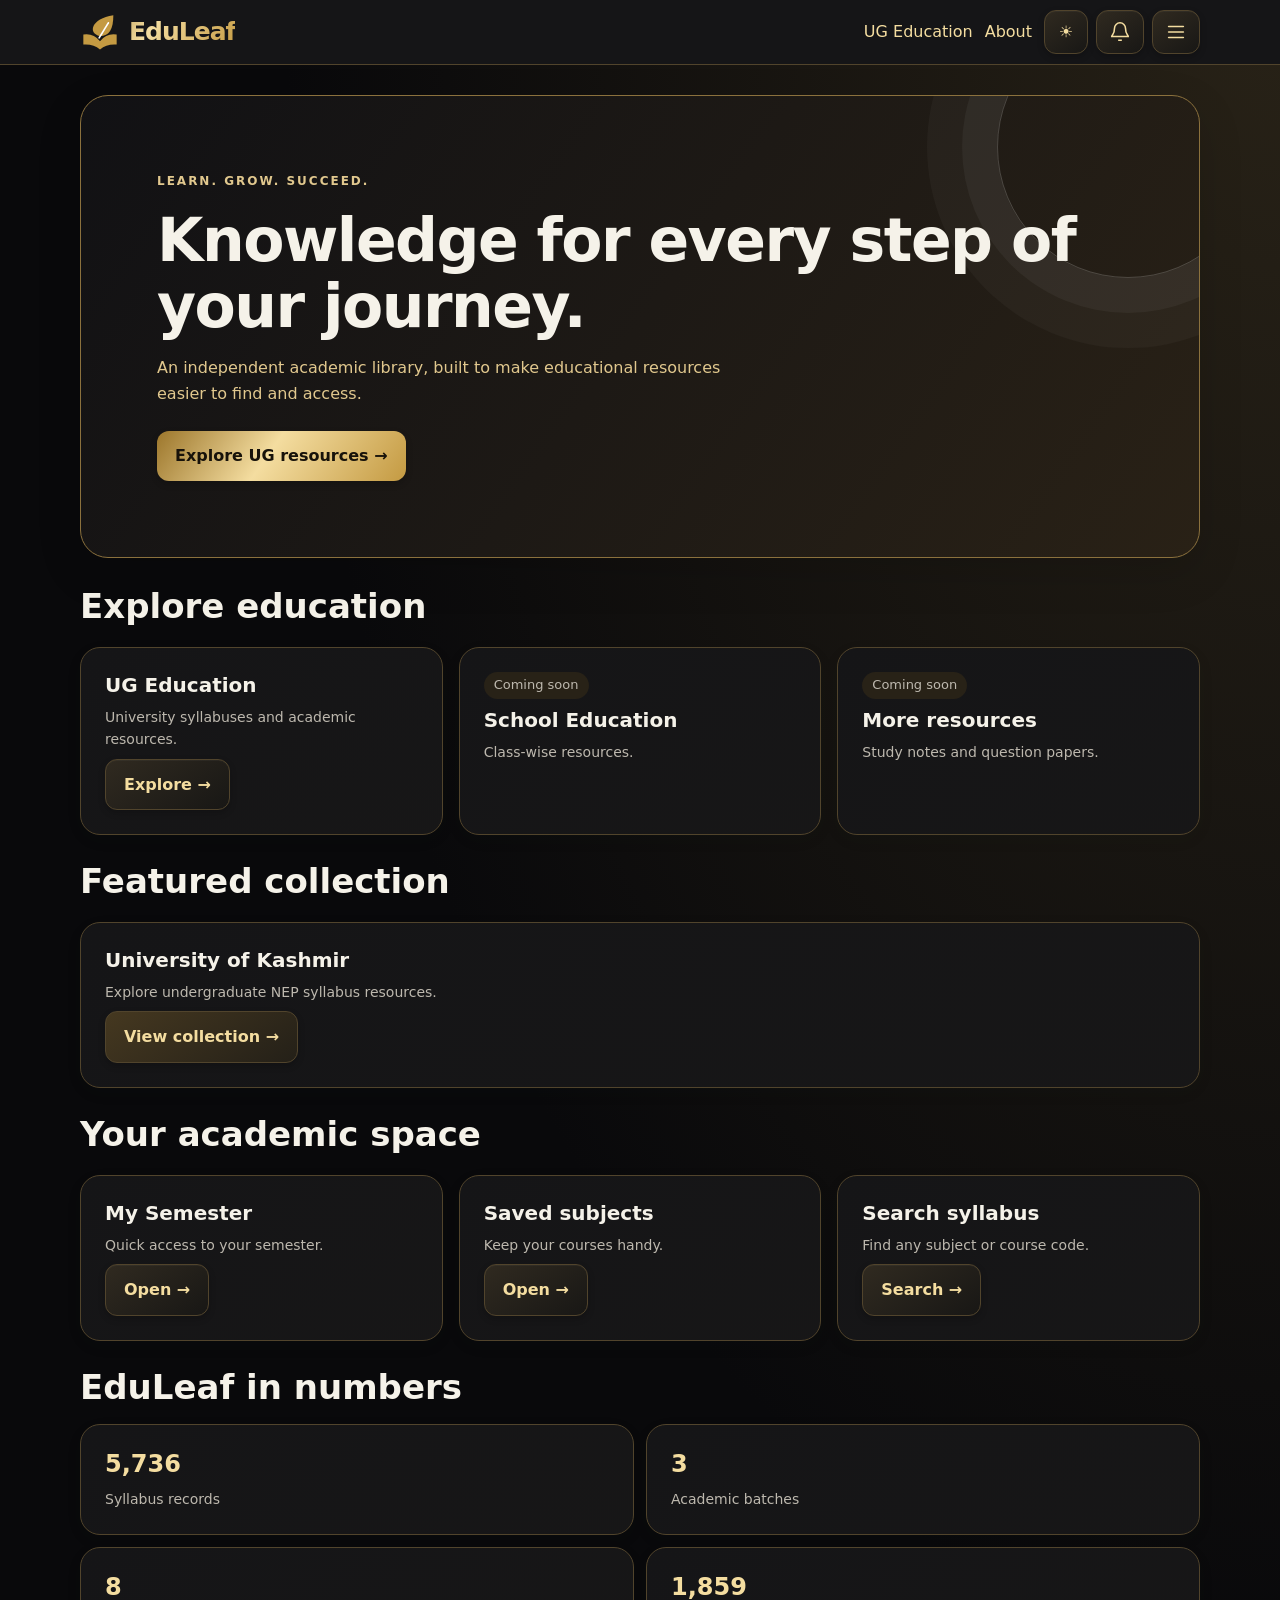
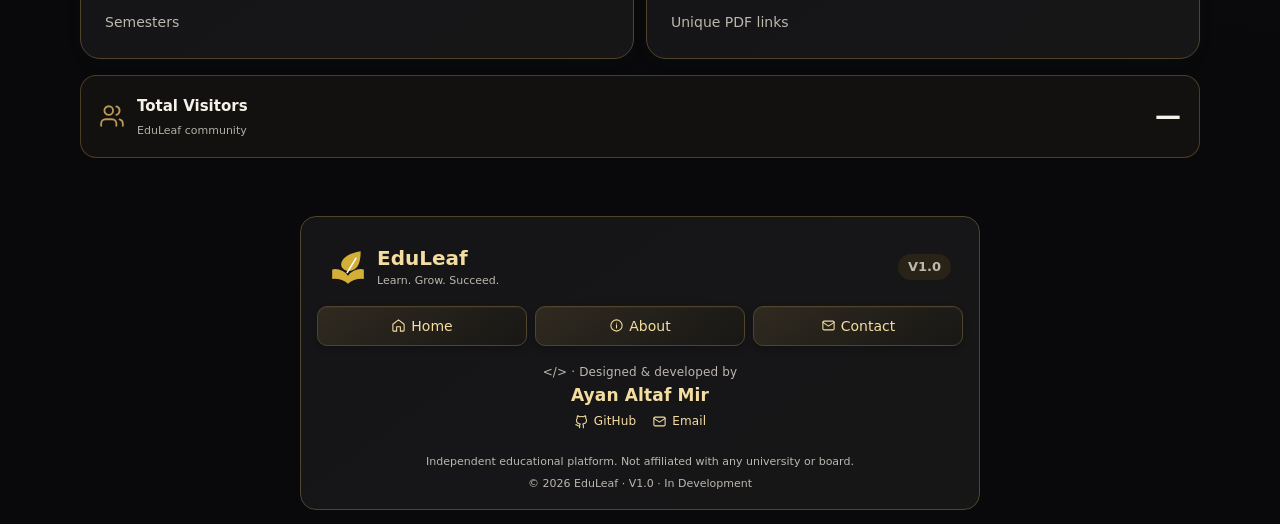
==== commit ee9c9b90: "Restore original Royal Gold hero button" ====
--- a/index.html
+++ b/index.html
@@ -176,6 +176,13 @@
   .footer-links a {
     transition:none;
   }
+}
+
+/* Restore original Royal Gold hero button */
+.hero .btn {
+  background:var(--gold);
+  color:#17120a;
+  border:0;
 }
 </style><meta name="description" content="Explore Kashmir University undergraduate syllabus by batch, semester and course code on EduLeaf."><link rel="canonical" href="https://eduleaf.pages.dev/"><meta property="og:title" content="EduLeaf | Your Academic Companion"><meta property="og:description" content="Kashmir University syllabus library"><meta property="og:url" content="https://eduleaf.pages.dev/"><link rel="manifest" href="/manifest.webmanifest"><link rel="icon" href="/icon.svg"><link rel="apple-touch-icon" href="/icon-192.png"><meta property="og:image" content="https://eduleaf.pages.dev/icon-512.png"><meta property="og:type" content="website"><script>try{if(localStorage.getItem("eduleaf-theme")==="light")document.documentElement.dataset.theme="light"}catch{}</script></head><body><a class="skip" href="#content">Skip to content</a><header><nav class="wrap"><a class="brand" href="#home"><svg viewBox="0 0 48 48" aria-hidden="true"><path fill="#25945c" d="M24 29C9 26 13 8 40 4c0 17-5 25-16 25Z"/><path d="M23 31 34 13" stroke="#fff" stroke-width="2" stroke-linecap="round"/><path fill="#146b48" d="M4 27q12-2 20 8 8-10 20-8v12q-12-1-20 6Q16 38 4 39Z"/></svg>EduLeaf</a><div class="navlinks"><a href="#ug">UG Education</a><a href="#about">About</a><button class="iconbtn" id="theme" aria-label="Switch theme">◐</button></div><button class="iconbtn" id="bell" aria-label="Notifications" aria-expanded="false"><svg width="22" height="22" viewBox="0 0 24 24" fill="none" stroke="currentColor" stroke-width="1.7"><path d="M18 8a6 6 0 0 0-12 0c0 7-3 7-3 9h18c0-2-3-2-3-9M10 21h4"/></svg><span id="unread" hidden></span></button><button class="iconbtn" id="menuToggle" aria-label="Open menu" aria-expanded="false"><svg class="hamburger-icon" width="22" height="22" viewBox="0 0 24 24" fill="none" stroke="currentColor" stroke-width="1.8" stroke-linecap="round" aria-hidden="true"><path d="M4 6h16"/><path d="M4 12h16"/><path d="M4 18h16"/></svg></button></nav></header><div id="menuShade" hidden></div><nav id="menu" class="menu" hidden aria-label="Main menu"></nav><section id="notifications" hidden aria-label="Notifications"><div class="noticehead"><strong>Notifications</strong><button class="iconbtn" id="markRead">Mark all read</button><button class="iconbtn" id="closeNotices" aria-label="Close notifications"><svg width="18" height="18" viewBox="0 0 24 24" fill="none" stroke="currentColor" stroke-width="1.8" stroke-linecap="round" aria-hidden="true"><path d="m6 6 12 12M18 6 6 18"/></svg></button></div><div id="noticeList" aria-live="polite"></div></section><div id="toast" class="toast" role="status" hidden></div><main class="wrap" id="content" tabindex="-1"></main><footer><div class="wrap footer-inner"><div class="footer-brand royal-brand"><svg viewBox="0 0 48 48" aria-hidden="true"><path fill="#25945c" d="M24 29C9 26 13 8 40 4c0 17-5 25-16 25Z"/><path d="M23 31 34 13" stroke="#fff" stroke-width="2" stroke-linecap="round"/><path fill="#146b48" d="M4 27q12-2 20 8 8-10 20-8v12q-12-1-20 6Q16 38 4 39Z"/></svg><div class="footer-brand-copy"><strong>EduLeaf</strong><small>Learn. Grow. Succeed.</small></div><span class="status">V1.0</span></div><div class="footer-links"><a href="#home"><svg class="footer-icon" aria-hidden="true" viewBox="0 0 24 24" fill="none" stroke="currentColor" stroke-width="1.7" stroke-linecap="round" stroke-linejoin="round"><path d="m3 10 9-7 9 7v10a1 1 0 0 1-1 1h-5v-7H9v7H4a1 1 0 0 1-1-1z"/></svg><span>Home</span></a><a href="#about"><svg class="footer-icon" aria-hidden="true" viewBox="0 0 24 24" fill="none" stroke="currentColor" stroke-width="1.7" stroke-linecap="round" stroke-linejoin="round"><circle cx="12" cy="12" r="9"/><path d="M12 11v5m0-8h.01"/></svg><span>About</span></a><a href="#contact"><svg class="footer-icon" aria-hidden="true" viewBox="0 0 24 24" fill="none" stroke="currentColor" stroke-width="1.7" stroke-linecap="round" stroke-linejoin="round"><rect x="3" y="5" width="18" height="14" rx="2"/><path d="m3 7 9 6 9-6"/></svg><span>Contact</span></a></div><div class="footer-credit">&lt;/&gt; · Designed &amp; developed by <strong>Ayan Altaf Mir</strong> <a href="https://github.com/meerayaan/EduLeaf" target="_blank" rel="noopener"><svg class="footer-icon" aria-hidden="true" viewBox="0 0 24 24" fill="none" stroke="currentColor" stroke-width="1.7" stroke-linecap="round" stroke-linejoin="round"><path d="M9 19c-4 1-4-2-6-2m12 5v-4a3 3 0 0 0-1-2c4-.5 6-2 6-6a5 5 0 0 0-1.4-3.5A5 5 0 0 0 18.5 3S17 3 15 4.5a13 13 0 0 0-6 0C7 3 5.5 3 5.5 3a5 5 0 0 0-.1 3.5A5 5 0 0 0 4 10c0 4 2 5.5 6 6a3 3 0 0 0-1 2v4"/></svg><span>GitHub</span></a> <a href="mailto:ayanaltafmir@gmail.com"><svg class="footer-icon" aria-hidden="true" viewBox="0 0 24 24" fill="none" stroke="currentColor" stroke-width="1.7" stroke-linecap="round" stroke-linejoin="round"><rect x="3" y="5" width="18" height="14" rx="2"/><path d="m3 7 9 6 9-6"/></svg><span>Email</span></a></div><p class="footer-disclaimer">Independent educational platform. Not affiliated with any university or board.</p><div class="footer-bottom">© <span id="year"></span> EduLeaf · V1.0 · In Development</div></div></footer>
 <script>
